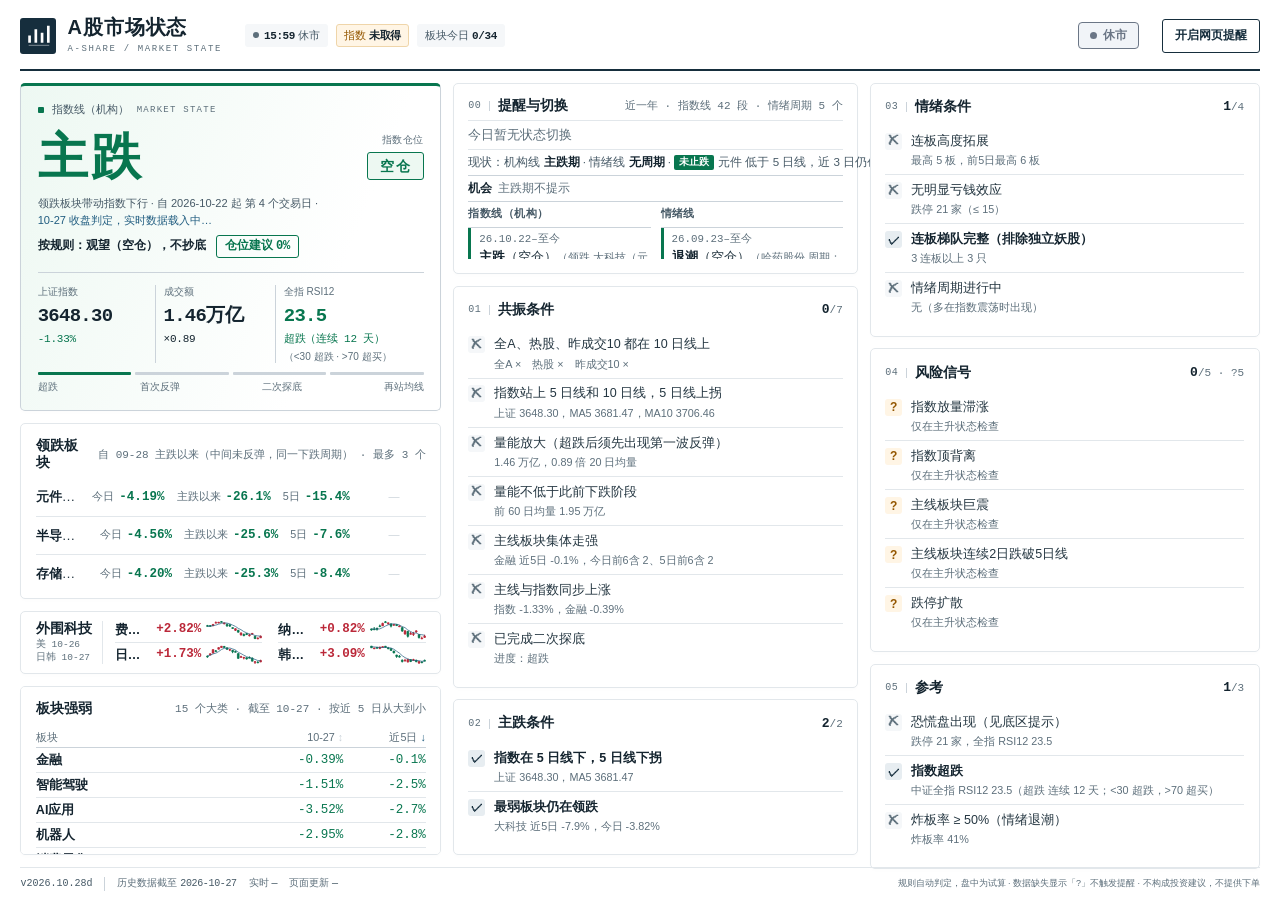
==== index.html @ 576baea3 "v2026.10.28d：页面头部并行预取首屏数据（种子、时间线、外围日K、盘前），不等 JS 模块下载完 Co-Authored-By: Claude Opus 5.5 <noreply@anthr" ====
<!doctype html>
<html lang="zh-CN">
<head>
<meta charset="utf-8">
<meta name="viewport" content="width=device-width,initial-scale=1,viewport-fit=cover">
<meta name="theme-color" content="#ffffff">
<script>/* 天枢内嵌（?embed=tianshu，或被嵌进其他页面）用天枢深色主题；独立打开用白底（2026-10-28 用户定） */
try{if(/[?&]embed=tianshu(&|$)/.test(location.search)||window.self!==window.top){document.documentElement.classList.add('ts');document.querySelector('meta[name=theme-color]').content='#0b0f17'}}catch(e){document.documentElement.classList.add('ts')}</script>
<title>A股市场状态</title>
<script>/* 首屏提速（2026-10-28）：页面一打开就并行下载首屏要用的数据，不等 JS 模块下载完；app.js 的 staticJSON 第一次直接复用 */
try{window.__pre={};for(const n of['market_seed.json','regime_timeline.json','overseas_daily.json','premarket.json']){const p=fetch('./data/'+n,{credentials:'omit',cache:'no-cache'}).then(r=>{if(!r.ok)throw new Error(n+' HTTP '+r.status);return r.json()});p.catch(()=>{});window.__pre[n]=p}}catch(e){}</script>
<meta name="description" content="按设定条件实时判定 A 股处于主升、震荡还是主跌，并在状态切换时网页内提醒。">
<style>
:root{color-scheme:light;--bg:#fff;--panel:#fff;--panel2:#f5f7f9;--line:#e2e7eb;--line2:#cbd3da;--ink:#14242f;--fg:#243641;--fg2:#465966;--muted:#5d6f7b;--navy:#162e3d;--accent:#215d80;--red:#bb2839;--red-d:#fff3f3;--green:#08764f;--green-d:#edf8f2;--amber:#945700;--amber-d:#fff5e5;--violet:#7046b4;--violet-d:#f5f0fc;--steel:#50687b;--steel-d:#f1f5f8;--mono:"Cascadia Mono","SFMono-Regular",Consolas,"Liberation Mono",monospace;--sans:-apple-system,BlinkMacSystemFont,"Segoe UI","Microsoft YaHei UI","Microsoft YaHei",sans-serif;--fs:clamp(12px,1.5vh,15px);--gap:clamp(8px,1.3vh,14px);--pad:clamp(11px,1.6vh,18px)}
*{box-sizing:border-box}html,body{height:100%;margin:0}body{background:var(--bg);color:var(--fg);font:var(--fs)/1.45 var(--sans);-webkit-font-smoothing:antialiased}button{font:inherit;cursor:pointer}button:focus-visible,[tabindex]:focus-visible{outline:2px solid var(--accent);outline-offset:3px}.num,.v,.mini td:not(:first-child),.rd,.cnt{font-variant-numeric:tabular-nums}.num{font-family:var(--mono);letter-spacing:-.035em}
.app{height:100dvh;display:grid;grid-template-rows:auto minmax(0,1fr) auto;padding:clamp(10px,1.65vh,18px) clamp(14px,1.6vw,28px) 9px;gap:var(--gap)}
/* 顶栏：品牌、实时覆盖、提醒控制 */
.top{display:flex;align-items:center;gap:clamp(16px,1.8vw,30px);padding-bottom:clamp(10px,1.4vh,15px);border-bottom:2px solid var(--navy);min-width:0}.brand{display:flex;align-items:center;gap:11px;flex:none}.logo{height:36px;width:36px;display:grid;place-items:center;background:var(--navy);color:#fff;border-radius:3px}.logo svg{height:25px;width:25px}.brand h1{margin:0;color:var(--ink);font-size:20px;font-weight:750;letter-spacing:.045em;line-height:1.2}.brand-sub{display:block;font:9px/1.6 var(--mono);letter-spacing:.18em;color:var(--muted);margin-top:3px}.chips{flex:1;display:flex;gap:5px 8px;flex-wrap:wrap;min-width:0}.chip{font-size:11px;line-height:1.7;white-space:nowrap;color:var(--fg2);padding:1px 7px;background:var(--panel2);border:1px solid transparent;border-radius:3px}.chip b{color:var(--ink);font-weight:650}.chip.warn{color:var(--amber);background:var(--amber-d);border-color:#efd5a9}.chip.err{color:var(--red);background:var(--red-d);border-color:#edc7cb}.live{width:6px;height:6px;display:inline-block;background:var(--accent);border-radius:50%;vertical-align:1px;margin-right:5px;box-shadow:0 0 0 3px #e1edf4}.live.off{background:var(--muted);box-shadow:none}#alert-btn{flex:none;min-height:34px;border:1px solid var(--navy);border-radius:3px;color:var(--navy);background:#fff;padding:6px 12px;font-size:12px;font-weight:650;white-space:nowrap;transition:background .15s,color .15s}#alert-btn:hover,#alert-btn[aria-pressed="true"]{background:var(--navy);color:#fff}
/* 三栏工作区 */
.grid{display:grid;grid-template-columns:minmax(0,1.08fr) minmax(0,1.04fr) minmax(0,1fr);gap:var(--gap);min-height:0}.col{display:flex;flex-direction:column;gap:var(--gap);min-width:0;min-height:0}.card{min-width:0;background:var(--panel);border:1px solid var(--line);border-radius:5px;padding:var(--pad);box-shadow:0 2px 3px #152d3d03}.card h3{margin:0 0 10px;display:flex;align-items:center;gap:8px;color:var(--ink);font-size:1em;font-weight:700;line-height:1.25}.section-no{font:10px/1 var(--mono);color:var(--muted);letter-spacing:.05em;padding-right:8px;border-right:1px solid var(--line2)}.cnt{margin-left:auto;color:var(--muted);font:11px/1.4 var(--mono);font-weight:400;white-space:nowrap}.cnt b{font-size:13px;color:var(--ink);font-weight:650}.condition-card{display:flex;flex-direction:column}.c2>.condition-card:first-child{flex:1}.c3>.condition-card{flex:1}.condition-card .cl{flex:1;display:flex;flex-direction:column;justify-content:space-evenly}.fill{flex:1}.merge,.medium-only{display:none}
/* 阶段主卡 */
.hero{--tone:var(--steel);--tint:var(--steel-d);position:relative;border-color:var(--line2);border-top:3px solid var(--tone);background:linear-gradient(112deg,var(--tint),#fff 72%);padding:clamp(13px,1.8vh,21px)}.hero.up{--tone:var(--red);--tint:var(--red-d)}.hero.down{--tone:var(--green);--tint:var(--green-d)}.hero.emo{--tone:var(--violet);--tint:var(--violet-d)}.hero.flat{--tone:var(--steel);--tint:var(--steel-d)}.hero-heading{display:flex;align-items:center;gap:8px;margin-bottom:12px;font-size:11px;color:var(--fg2)}.hero-heading .eyebrow{font:9px var(--mono);letter-spacing:.14em;color:var(--muted)}.hero-heading .state-dot{width:6px;height:6px;background:var(--tone);border-radius:1px}.hero-top{display:flex;align-items:center;justify-content:space-between;gap:12px}.stage{font-size:clamp(34px,5.6vh,60px);font-weight:800;letter-spacing:.075em;line-height:1.08;color:var(--tone)}.position-block{display:flex;flex-direction:column;align-items:flex-end;gap:4px}.position-label{font-size:10px;color:var(--muted);letter-spacing:.06em}.pos{font-size:14px;font-weight:700;color:var(--tone);background:var(--tint);border:1px solid currentColor;border-radius:3px;padding:3px 12px;letter-spacing:.1em}.sub{font-size:.82em;color:var(--fg2);margin:11px 0 7px;line-height:1.5}.sub span{white-space:nowrap}.act{font-size:.9em;font-weight:650;color:var(--ink)}.kpis{display:grid;grid-template-columns:1.2fr 1.15fr .7fr;gap:8px;margin-top:clamp(12px,1.6vh,18px);padding-top:12px;border-top:1px solid var(--line2)}.kpi{min-width:0;padding-right:6px;border-right:1px solid var(--line2)}.kpi:last-child{border:0;padding:0}.kpi>span{display:block;color:var(--muted);font-size:10px;margin-bottom:5px;white-space:nowrap}.kpi b{display:flex;align-items:baseline;gap:5px;flex-wrap:wrap;font:650 clamp(16px,2.1vh,22px)/1.25 var(--mono);letter-spacing:-.035em;color:var(--ink)}.kpi b small{font:500 11px/1.2 var(--mono);letter-spacing:-.02em;white-space:nowrap}.kpi b.g{color:var(--green)}.steps{display:flex;gap:4px;margin-top:15px}.steps i{flex:1;height:3px;background:var(--line2);border-radius:1px}.steps i.on{background:var(--tone)}.steps-lab{display:flex;justify-content:space-between;font-size:10px;color:var(--muted);margin-top:5px}.tent{font-size:11px;line-height:1.4;margin-top:9px;padding:6px 8px;color:var(--amber);background:var(--amber-d);border-left:2px solid #b77b23;border-radius:2px}
/* 板块与客观数据表 */
.board-card h3{margin-bottom:6px}.bd{display:grid;grid-template-columns:minmax(0,1fr) auto auto;gap:3px 12px;align-items:center;padding:9px 0;border-top:1px solid var(--line)}.bd:first-of-type{border-top:0}.bd:last-child{padding-bottom:0}.bd .nm{font-size:1.05em;font-weight:700;color:var(--ink)}.bd .tag{font-size:10px;color:var(--muted);margin-left:6px}.bd .v{font:600 13px/1.6 var(--mono);text-align:right;white-space:nowrap}.bd .v small{font:10px var(--sans);color:var(--muted);margin-right:5px}.bd.three{grid-template-columns:minmax(0,1fr) auto auto auto}
@media(min-width:861px){.c1 .fill{min-height:0;overflow-y:auto;scrollbar-width:thin}.c1 .fill .mini td{padding:clamp(2px,.32vh,4px) 0 !important}.c1 .fill .mini th{padding:2px 0 3px}}
.mini th .sort{background:none;border:0;padding:0;font:inherit;color:inherit;cursor:pointer;white-space:nowrap}
.mini th .sort:hover{color:var(--ink)}
.mini th .sort .ar{display:inline-block;margin-left:3px;color:var(--accent);font-weight:700}
.mini th .sort.off .ar{color:var(--line2);font-weight:400}
.board-card .stop-line{margin:3px 0 0;padding-top:3px;border-top:1px dashed var(--line);font-size:.72em;color:var(--fg2);line-height:1.3;white-space:nowrap;overflow:hidden;text-overflow:ellipsis}
.board-card .stop-line b{display:inline-block;margin-right:5px;padding:0 4px;border-radius:2px;color:#fff;background:var(--green);font-weight:650;font-size:.95em;line-height:1.35}
.board-card .stop-line.ok b{background:var(--red)}
@media(max-width:1180px) and (min-width:861px){.c2 .ci{padding:4px 0}#status .rng,#status .bf-chip{display:none}}
.stop-tag{display:inline-block;margin-right:4px;padding:0 5px;border-radius:2px;color:#fff;background:var(--green);font-size:.88em;font-weight:650;line-height:1.45;vertical-align:1px}
.stop-tag.ok{background:var(--red)}
.now-tag .stop-read{color:var(--fg2)}
.opp{display:flex;flex-wrap:wrap;align-items:center;gap:2px 6px;padding:1px 0 4px;font-size:.86em;color:var(--fg2);border-bottom:1px solid var(--line2)}
.opp>b{color:var(--ink);font-weight:700}
.opp .o{white-space:nowrap}
.opp .o.up{color:var(--red);font-weight:650}
.opp .o.down{color:var(--green);font-weight:650}
.opp.pm span{white-space:normal}
.opp.pm .o:not(.pm-max){font-weight:400;color:var(--fg2)}
.opp.pm .pm-hit{color:var(--muted)}
@media(max-width:1180px) and (min-width:861px){.opp.pm>span:not(.o):not(.pm-hit){display:none}.opp.pm span{white-space:nowrap}.log-top:has(.opp.pm) .opp.idle{display:none}}
.opp.idle span{color:var(--muted)}
.xp-btn{display:none}
.state-card{flex:0 1 auto;max-height:clamp(96px,19vh,200px);min-height:clamp(58px,10vh,110px);overflow-y:auto;scrollbar-width:thin}
.c1:has(> .state-card)>.fill{flex:1 1 0;min-height:clamp(118px,22vh,300px)}
@media(max-width:1180px) and (min-width:861px){.c1:has(> .state-card){grid-template-rows:auto auto auto minmax(0,1fr) auto}.c1:has(> .state-card)>.fill{grid-column:1/-1 !important;min-height:0}.c1>.state-card{grid-column:1/-1;max-height:clamp(34px,6.5vh,56px);min-height:0;padding-top:5px;padding-bottom:5px}.c1>.state-card h3{display:inline;margin:0 8px 0 0}.c1>.state-card>p{display:inline;margin:0}}
@media(max-width:860px){.xp:not(.open) .more{display:none !important}.xp-btn{display:block;width:100%;margin:6px 0 0;padding:6px 0;border:1px solid var(--line2);border-radius:3px;background:var(--panel2);color:var(--accent);font:600 11px var(--sans);cursor:pointer}}
/* 手机：内容一旦超出一屏就在主区内滚动，页脚任何情况下都不压住内容（不同手机字体宽度不同，不能只靠压间距） */
@media(max-width:860px){main.grid{overflow-y:auto;overscroll-behavior:contain}}
.hero .opp.mob-only{border:0;padding:2px 0 0;font-size:.9em}
@media(max-width:860px){.hero .act:has(+ .opp.mob-only){display:none}}
.c1 .fill .mini td small{font-family:var(--sans);font-size:.82em}
.sec-table tr.sec td:first-child{font-weight:650;color:var(--ink)}
.sec-table tr.br td{padding-top:1px !important;padding-bottom:1px !important;color:var(--fg2);font-size:.92em}
.sec-table tr.br td:first-child{padding-left:10px !important;font-weight:400}
.sec-table .hot-tag{color:var(--muted);background:var(--line);border-radius:2px;padding:0 3px;font-weight:400;font-size:.72em;line-height:1.4;vertical-align:1px}
@media(max-width:860px){.board-card .bd:nth-of-type(n+3){display:none}}
.bd .etf{grid-column:1/-1;font-size:10px;color:var(--fg2);line-height:1.5;overflow-wrap:anywhere}.r{color:var(--red)}.g{color:var(--green)}.muted{color:var(--muted);margin:0}.mini{width:100%;border-collapse:collapse;font-size:11px;line-height:1.35}.mini th{padding:5px 0;color:var(--muted);text-align:right;font-size:10px;font-weight:500;border-bottom:1px solid var(--line2)}.mini td{padding:clamp(4px,.65vh,7px) 0;border-bottom:1px solid var(--line);text-align:right;font-family:var(--mono);white-space:nowrap}.mini tr:last-child td{border-bottom:0}.mini th:first-child,.mini td:first-child{text-align:left;font-family:var(--sans)}.mini td small{font-size:9px}.mini tbody tr:hover{background:var(--panel2)}.note{font-size:10px;color:var(--muted);margin:6px 0 0;line-height:1.5}
/* 条件三态：中性勾叉、琥珀未知 */
.cl{list-style:none;margin:0;padding:0}.ci{display:grid;grid-template-columns:18px minmax(0,1fr);column-gap:8px;row-gap:3px;padding:clamp(7px,1.1vh,12px) 0;border-top:1px solid var(--line)}.ci:first-child{border-top:0}.ic{width:17px;height:17px;display:grid;place-items:center;font:700 12px/1 var(--sans);border-radius:3px;background:var(--panel2);margin-top:1px}.ic.y{color:var(--navy);background:#e7edf1}.ic.n{color:var(--muted);background:var(--panel2)}.ic.u{color:var(--amber);background:var(--amber-d)}.lab{font-size:.93em;line-height:1.4;color:var(--fg)}.ci.y .full{font-weight:600;color:var(--ink)}.short{display:none}.rd{grid-column:2;color:var(--muted);font-size:.8em;line-height:1.5;overflow-wrap:anywhere}.log-card h3{margin-bottom:8px}.log{list-style:none;margin:0;padding:0;font-size:11px}.log li{display:flex;align-items:baseline;gap:8px;padding:5px 0;border-top:1px solid var(--line);line-height:1.45}.log li:first-child{border:0}.log time{color:var(--muted);font-family:var(--mono);flex:none}.log b{color:var(--amber);flex:none}.log .event{min-width:0}.foot{display:flex;align-items:center;gap:12px;font-size:10px;line-height:1.4;color:var(--muted);border-top:1px solid var(--line);padding-top:8px;white-space:nowrap}.foot b{font-weight:500;color:var(--fg2)}.foot .ver{color:var(--fg2);font-family:var(--mono);padding-right:12px;border-right:1px solid var(--line2)}.foot .disc{margin-left:auto;white-space:normal;font-size:9px;text-align:right}#toast{position:fixed;right:18px;bottom:18px;max-width:min(400px,calc(100vw - 28px));background:#fff;color:var(--ink);border:1px solid var(--line2);border-top:3px solid var(--accent);border-radius:5px;padding:16px;box-shadow:0 12px 40px #162e3d26;z-index:10}#toast p{color:var(--fg2);margin:8px 0 12px;line-height:1.7;overflow-wrap:anywhere}#toast button{border:1px solid var(--navy);border-radius:3px;padding:5px 12px;color:#fff;background:var(--navy)}.loading-card{min-height:210px}.loading-bars{display:flex;gap:5px;margin-top:20px}.loading-bars i{height:4px;flex:1;background:var(--line);border-radius:2px}.loading-bars i:first-child{background:var(--steel)}
@media(min-width:1181px) and (max-height:760px){:root{--pad:10px;--gap:8px}.app{padding-top:10px}.top{padding-bottom:8px}.brand-sub{display:none}.hero{padding:12px}.hero-heading{margin-bottom:8px}.sub{margin:7px 0 5px}.kpis{margin-top:10px;padding-top:9px}.steps{margin-top:10px}.bd{padding:7px 0}.card h3{margin-bottom:7px}.ci{padding:6px 0;row-gap:1px}.mini td{padding:3px 0}.log li{padding:3px 0}.foot{font-size:9px;gap:9px;padding-top:5px}}
/* 中屏两栏；条件分组网格避免整列叠得过高 */
@media(max-width:1180px) and (min-width:861px){:root{--fs:12px;--pad:10px;--gap:8px}.app{padding:10px 14px 7px}.brand-sub{display:none}.brand h1{font-size:18px}.logo{height:30px;width:30px}.top{gap:12px;padding-bottom:9px}.chips{gap:3px}.chip{font-size:10px;padding:0 5px}.grid{grid-template-columns:minmax(0,.93fr) minmax(0,1.15fr)}.c3,.wide-only{display:none !important}.medium-only{display:block}.c2{display:grid;grid-template-columns:repeat(2,minmax(0,1fr));grid-template-rows:auto auto 1fr;align-content:start}.c2>.condition-card:first-child{grid-column:1/-1}.c2 .merge{display:contents}.condition-card h3{font-size:12px;gap:5px;margin-bottom:5px}.section-no{font-size:9px;padding-right:5px}.cnt{font-size:10px}.ci{grid-template-columns:14px minmax(0,1fr);column-gap:5px;row-gap:1px;padding:5px 0}.ic{height:14px;width:14px;font-size:10px}.lab{font-size:11px}.rd{font-size:10px;line-height:1.35}.hero{padding:12px}.hero-heading{margin-bottom:8px}.stage{font-size:40px}.sub{margin:7px 0 5px}.kpis{margin-top:10px;padding-top:9px}.kpi b{font-size:17px}.steps{margin-top:10px}.mini td{padding:3px 0}.log li{padding:3px 0}.foot{font-size:9px;gap:8px}.foot .disc{max-width:260px;font-size:8px}}
/* 手机保留所有条件，点按标签查看读数 */
@media(max-width:860px){:root{--fs:12px;--pad:10px;--gap:7px}.app{padding:11px 12px calc(8px + env(safe-area-inset-bottom));gap:7px}.top{gap:6px;justify-content:space-between;padding-bottom:10px;border-bottom-width:1px}.brand{gap:8px}.logo{width:29px;height:29px}.logo svg{width:21px;height:21px}.brand h1{font-size:16px;letter-spacing:0}.brand-sub,.top .chips{display:none}#alert-btn{min-height:30px;font-size:10px;padding:5px 8px}.grid{display:flex;flex-direction:column;gap:7px}.col{display:contents}.desk-only,.medium-only,.wide-only{display:none !important}.hero{padding:12px;border-top-width:3px}.hero-heading{font-size:10px;margin-bottom:8px}.hero-heading .eyebrow{font-size:8px}.stage{font-size:36px;letter-spacing:.09em}.position-label{font-size:9px}.pos{font-size:12px;padding:2px 10px}.sub{font-size:10px;margin:8px 0 5px;line-height:1.5}.act{font-size:11px;line-height:1.45}.kpis{margin-top:10px;padding-top:9px;gap:7px}.kpi>span{font-size:9px;margin-bottom:4px}.kpi b{font-size:17px;gap:2px 5px}.kpi b small{font-size:10px}.steps{margin-top:10px}.steps-lab{font-size:9px;margin-top:4px}.tent{font-size:10px;padding:5px 6px;margin-top:7px}.card h3{font-size:12px;gap:7px;margin-bottom:7px}.section-no{font-size:9px}.cnt{font-size:10px}.cnt b{font-size:11px}.bd{gap:3px 7px;padding:7px 0}.bd .nm{font-size:13px}.bd .tag{font-size:9px;margin-left:4px}.bd .v{font-size:11px}.bd .v small{font-size:9px;margin-right:3px}.bd .etf{font-size:9px}.conds{padding:7px 9px}.mgroup{display:flex;flex-wrap:wrap;align-items:center;gap:4px;padding:6px 0;border-top:1px solid var(--line)}.mgroup:first-child{border:0}.mgroup>.gt{font-size:11px;font-weight:650;color:var(--ink);margin-right:2px}.mgroup>.gt .cnt{font-size:9px;margin-left:4px}.mgroup>.gt .cnt b{font-size:10px}.mgroup .ci{display:inline-flex;gap:3px;align-items:center;padding:3px 5px;border:1px solid var(--line);border-radius:3px;background:var(--panel2);cursor:pointer;min-height:22px}.mgroup .ci.y{background:#edf2f5;border-color:#bbcbd5}.mgroup .ci.u{background:var(--amber-d);border-color:#e4c99e}.mgroup .ic{height:12px;width:10px;font-size:10px;margin:0;background:transparent}.mgroup .lab{font-size:10px;line-height:1.2}.mgroup .full,.mgroup .rd{display:none}.mgroup .short{display:inline}.mob-extra{display:block !important;padding:10px}.mob-extra .mini{display:none}.fam-line p{margin:4px 0;font-size:11px;line-height:1.6}.fam-line b{display:inline-block;width:1.6em;color:var(--ink)}.foot{flex-wrap:wrap;gap:3px 9px;padding-top:6px;font-size:9px;white-space:normal;line-height:1.5}.foot .ver{padding-right:8px}.foot .disc{display:none}#toast{bottom:12px;right:12px;padding:13px;font-size:13px}}
@media(min-width:861px){.mob-only{display:none !important}}
@media(max-width:860px) and (max-height:760px){.conds.card{padding-top:4px;padding-bottom:4px}.conds .mgroup{padding:3px 0;gap:3px}.conds .mgroup .ci{min-height:18px;padding:0 5px}.app{padding-top:8px;gap:6px}.top{padding-bottom:8px}.grid{gap:6px}.hero{padding:10px}.hero-heading{margin-bottom:6px}.stage{font-size:31px}.sub{margin:6px 0 4px}.kpis{margin-top:8px;padding-top:8px}.kpi b{font-size:16px}.steps{margin-top:8px}.mob-extra{display:none !important}.mgroup{padding:5px 0;gap:3px}.mgroup .ci{padding:2px 5px;min-height:20px}.conds{padding:6px 8px}.board-card{padding:9px 10px}.bd{padding:6px 0}}

/* 高密度视窗按内容压缩间距，不截去条件或读数。 */
@media(min-width:861px){.condition-card .ci{padding:clamp(4px,.65vh,8px) 0;row-gap:2px}}
@media(min-width:1181px) and (max-height:760px){
  .condition-card .ci{padding:3px 0;row-gap:1px}.card h3{margin-bottom:6px}
  .hero{padding:10px}.hero-heading{margin-bottom:5px;font-size:10px}.stage{font-size:34px}.sub{font-size:10px;margin:6px 0 4px}.act{font-size:11px}
  .kpis{padding-top:7px;margin-top:8px}.kpi>span{margin-bottom:3px}.kpi b{font-size:17px}.steps{margin-top:8px}.steps-lab{margin-top:3px;font-size:9px}
  .bd{padding:5px 0}.board-card{padding:9px 10px}.mini{font-size:10px}.mini td{padding:2px 0}.mini th{padding:3px 0}
  .log li{padding:2px 0}.log{font-size:10px}
}
@media(max-width:1180px) and (min-width:861px){
  .c1{display:grid;grid-template-columns:repeat(2,minmax(0,1fr));grid-template-rows:auto auto 1fr;align-content:start}
  .c1>.hero,.c1>.board-card{grid-column:1/-1}.c1>.medium-only>.card{height:100%}
  .c1 .fill h3{flex-wrap:wrap;gap:3px}.c1 .fill .cnt{font-size:9px;white-space:normal;margin-left:0;width:100%}
  .c1 .fill .mini{font-size:9px}.c1 .fill .mini th{font-size:9px;padding:3px 0}.c1 .fill .mini td{padding:3px 0}.c1 .fill .mini td:first-child{white-space:normal}.c1 .fill .mini td small{font-size:8px}
  .c1 .log-card{padding:9px 8px}.c1 .log-card h3{flex-wrap:wrap;gap:3px}.c1 .log-card h3 .cnt{margin:0;width:100%;font-size:9px}.c1 .log{font-size:10px}.c1 .log li{display:block;padding:5px 0}.c1 .log time{display:block;font-size:9px}.c1 .log .event{display:block}
  .condition-card .ci{padding:3px 0;row-gap:1px}.condition-card h3{margin-bottom:4px}.rd{font-size:9px;line-height:1.4}.lab{font-size:10.5px}
  .hero{padding:10px}.hero-heading{margin-bottom:5px;font-size:10px}.stage{font-size:34px}.sub{font-size:10px;margin:6px 0 4px}.act{font-size:11px}.kpis{padding-top:7px;margin-top:8px}.kpi>span{margin-bottom:3px}.steps{margin-top:8px}.steps-lab{margin-top:3px;font-size:9px}.bd{padding:5px 0}.board-card{padding:9px 10px}
}


@media(min-width:1181px) and (max-height:760px){
 .condition-card .ci{padding:2px 0}.condition-card .ic{width:14px;height:14px;margin-top:0;font-size:10px}.condition-card .lab{font-size:11.5px;line-height:1.3}.condition-card .rd{font-size:10px;line-height:1.3}
}
@media(max-width:1180px) and (min-width:861px) and (max-height:720px){
 .c2 .condition-card{padding:6px 8px}.c2 .condition-card .ci{padding:2px 0}.c2 .condition-card .ic{width:12px;height:12px;margin-top:0;font-size:10px}.c2 .condition-card .rd{line-height:1.25}.c2 .condition-card h3{margin-bottom:3px}
}


@media(min-width:1181px) and (max-height:760px){.mini td{padding:1.5px 0}}
@media(max-width:1180px) and (min-width:861px){.c1 .fill{padding:8px}.c1 .fill h3{margin-bottom:4px;line-height:1.2}.c1 .fill .mini td{padding:2px 0}.c1 .fill .mini th{padding:2px 0}}
@media(max-width:1180px) and (min-width:861px) and (max-height:720px){.c2{gap:6px}.c2 .condition-card{padding:5px 8px}.c2 .condition-card .ci{padding:1.5px 0}}


@media(max-width:1180px) and (min-width:861px){.c1 .log li{padding:4px 0;line-height:1.35}.c1 .log time{display:inline;margin-right:5px}.c1 .log .event{display:inline}}
@media(max-width:1180px) and (min-width:861px) and (max-height:720px){.c1 .fill .mini td{padding:1px 0}.c1 .fill h3{margin-bottom:3px}.c1 .log-card{padding:8px}.c1 .log li{padding:3px 0}}
/* 短屏出现试算或提醒条时，为提示留出空间，所有条件仍保留。 */
@media(max-width:860px) and (max-height:760px){
 .grid:has(.tent) .hero{padding:8px}.grid:has(.tent) .hero-heading{font-size:9px;line-height:1.2;margin-bottom:4px}.grid:has(.tent) .stage{font-size:28px}.grid:has(.tent) .sub{font-size:9px;margin:4px 0 3px}.grid:has(.tent) .act{font-size:10px}
 .grid:has(.tent) .kpis{margin-top:6px;padding-top:6px}.grid:has(.tent) .steps{margin-top:6px}.grid:has(.tent) .tent{font-size:9px;line-height:1.3;padding:3px 5px;margin-top:5px}
 .grid:has(.tent) .board-card{padding:8px 10px}.grid:has(.tent) .bd{padding:4px 0}.grid:has(.tent) .mgroup{padding:3px 0}.grid:has(.tent) .conds{padding:5px 8px}
}
@media(max-width:1180px) and (min-width:861px) and (max-height:720px){
 .c1:has(.tent) .hero{padding:8px}.c1:has(.tent) .hero-heading{font-size:9px;line-height:1.2;margin-bottom:3px}.c1:has(.tent) .stage{font-size:30px}.c1:has(.tent) .sub{margin:4px 0 3px}.c1:has(.tent) .kpis{padding-top:5px;margin-top:6px}.c1:has(.tent) .steps{margin-top:6px}
 .c1:has(.tent) .tent{font-size:10px;line-height:1.3;padding:4px 6px;margin-top:6px}.c1:has(.tent) .board-card{padding:8px 10px}.c1:has(.tent) .bd{padding:3px 0}.c1:has(.tent) .log li{padding:2px 0}
}

@media(prefers-reduced-motion:reduce){*{animation:none !important;transition:none !important}}
/* 行情连接标识 / RSI 注释（v2026.10.15l） */
.conn{display:inline-flex;align-items:center;gap:.45em;flex:none;font-weight:700;font-size:12px;line-height:1.2;padding:5px 11px;border-radius:4px;border:1.5px solid currentColor;white-space:nowrap}
.conn i{width:7px;height:7px;border-radius:50%;background:currentColor;flex:none}
.conn.ok{color:#0e9f5b;background:#e8f6ee}.conn.ok i{animation:connPulse 1.6s ease-in-out infinite}
.conn.lag{color:#c47a00;background:#fff4e0}
.conn.bad{color:#e0262f;background:#fdecec}
.conn.off{color:#6b7686;background:#f1f4f8}
@keyframes connPulse{0%,100%{opacity:1}50%{opacity:.25}}
@media (prefers-reduced-motion:reduce){.conn.ok i{animation:none}}
.kpis{grid-template-columns:1.05fr 1fr 1.25fr !important}
.kpi-note{display:block;color:var(--muted);font:500 10px/1.3 var(--sans);margin-top:3px;white-space:nowrap !important;overflow:hidden;text-overflow:ellipsis}
@media (max-width:860px){.conn{font-size:10px;padding:4px 7px}.kpi-note{font-size:9px}}
/* 提醒与切换：字号与条件卡一致（v2026.10.15m） */
.log-card .log{font-size:.93em}
.log-card .log li{padding:.45em 0}
@media (max-width:1180px) and (min-width:861px){.log-card .log{font-size:11px;display:grid;grid-template-columns:1fr 1fr;column-gap:14px}.log-card .log li{padding:3px 0;border-top:0}.c2>.log-card,.c2>.condition-card[data-group="res"]{grid-column:1/-1}.c2>.condition-card[data-group="res"] .cl{display:grid;grid-template-columns:1fr 1fr;column-gap:14px}.c2>.condition-card[data-group="res"] .ci:nth-child(2){border-top:0}}
/* 统一字号（v2026.10.15o）：主文字 = 条件名称大小，次文字 = 条件读数大小；只作用于 PC 和中屏 */
@media (min-width:861px){
  .lab,.log-card .log li,.bd .nm,.bd .v,.mini td{font-size:calc(var(--fs)*.93) !important;line-height:1.45}
  .rd,.bd .tag,.bd .v small,.bd .etf,.mini th,.mini td small,.log-card .log time{font-size:calc(var(--fs)*.8) !important}
  .log-card .log li{align-items:baseline}
  .bd .nm{font-weight:700}
}
/* 手机端行情标识靠右，紧贴提醒按钮（v2026.10.15p） */
@media (max-width:860px){.top .conn{margin-left:auto}}
/* 弹出框（v2026.10.15r）：PC 保持原样式（右下角 +「知道了」）；仅手机端底部居中、统一尺寸、右上角 × */
#toast .toast-x{display:none}
#toast[hidden]{display:none !important}
@media (max-width:860px){
  #toast{position:fixed !important;left:50% !important;right:auto !important;top:auto !important;bottom:calc(12px + env(safe-area-inset-bottom)) !important;transform:translateX(-50%) !important;
    width:calc(100vw - 24px) !important;height:96px !important;max-width:none !important;box-sizing:border-box;margin:0 !important;
    padding:14px 44px 12px 16px !important;background:#fff;border:1px solid var(--line2);border-top:3px solid var(--navy);border-radius:6px;box-shadow:0 10px 30px rgba(20,36,47,.18);z-index:20;overflow:hidden}
  #toast strong{display:block;font-size:14px;font-weight:700;color:var(--ink);white-space:nowrap;overflow:hidden;text-overflow:ellipsis}
  #toast p{margin:6px 0 0 !important;font-size:13px;line-height:1.5;color:var(--fg2);display:-webkit-box;-webkit-line-clamp:2;-webkit-box-orient:vertical;overflow:hidden}
  #toast .toast-x{display:block;position:absolute;top:6px;right:8px;width:30px;height:30px;padding:0;border:0;background:transparent;color:var(--muted);font:400 22px/30px var(--sans);text-align:center;cursor:pointer;min-height:0}
  #toast .toast-ok{display:none}
}
/* 近一年状态时间线（卡内滚动，保持一屏） */
.log-card{display:flex;flex-direction:column;min-height:0}
.log-card .log.tl{flex:1 1 auto;min-height:0;max-height:clamp(90px,20vh,250px);overflow-y:auto;margin-top:4px;border-top:1px solid var(--line2);scrollbar-width:thin}
.log-card .log.tl li{padding:.32em 0 .32em 8px;border-left:3px solid var(--line2);border-top:1px solid var(--line)}
.log-card .log.tl li:first-child{border-top:0}
.log-card .log.tl li.up{border-left-color:var(--red,#c0392b)}.log-card .log.tl li.down{border-left-color:var(--green,#1e8449)}.log-card .log.tl li.emo{border-left-color:var(--violet)}
.log-card .log.tl time{min-width:8.6em}.log-card .log.tl .st{color:var(--ink);font-weight:600}.log-card .log.tl li.flat .st{color:var(--muted);font-weight:500}
.log-card .log.tl small{color:var(--muted);font-size:.86em}
@media (max-width:1180px) and (min-width:861px){.c2>.log-card{min-height:auto}.log-card .log.idle{display:none}.log-card h3{margin-bottom:3px}.log-card .log.tl{max-height:clamp(40px,6.4vh,120px);row-gap:0;margin-top:0}.log-card .log.tl li{padding:2px 0 2px 6px;border-top:0}}
/* 情绪线（第二条线）与两栏时间线 */
.emo-line{margin-top:clamp(5px,.8vh,10px);padding:3px 8px;border-left:3px solid var(--line2);background:var(--panel2);border-radius:2px;font-size:.84em;line-height:1.35;display:flex;flex-wrap:wrap;align-items:baseline;gap:2px 8px}
.emo-line.on{border-left-color:var(--violet);background:var(--violet-d)}
.emo-line .emo-tag{font-size:.82em;color:var(--muted);letter-spacing:.06em}
.emo-line b{color:var(--ink);font-weight:700}.emo-line.on b{color:var(--violet)}
.emo-line .emo-pos{font-size:.86em;font-weight:650;color:var(--fg2);border:1px solid var(--line2);border-radius:2px;padding:0 5px;background:#fff}
.emo-line .emo-res{font-size:.82em;color:var(--red);font-weight:650}
.emo-line small{color:var(--fg2);font-size:.9em}
.emo-line .emo-note{flex-basis:100%;margin:1px 0 0;font-size:.74em;white-space:nowrap;overflow:hidden;text-overflow:ellipsis;color:var(--muted);line-height:1.4}
.tl2{display:grid;grid-template-columns:1fr 1fr;gap:10px;margin-top:4px;min-height:0;height:clamp(84px,16.5vh,220px)}
.log-card:has(.log.hot) .tl2{height:clamp(60px,12vh,180px)}
.tl2 .tlcol{min-width:0;min-height:0;display:flex;flex-direction:column}
.tl2 .log.tl{flex:1 1 auto;max-height:none !important;min-height:0}
.tl2 h4{margin:0 0 2px;font-size:.8em;font-weight:650;color:var(--fg2);letter-spacing:.04em}
.tl2 .log.tl{display:block !important}
.tl2 .log.tl time{min-width:0;display:block;font-size:.88em}
.tl2 .log.tl li{display:block}
.log-top{display:flex;flex-direction:column;gap:3px;min-width:0}.log-top .log{min-width:0}
.log.hot{display:grid;grid-template-columns:1fr 1fr;gap:6px}
.log.hot li{min-width:0;white-space:nowrap}.log.hot li .event{overflow:hidden;text-overflow:ellipsis;min-width:0}
.cnt.now-h{display:none}
/* 提醒与切换：标题 / 今日切换 / 现状 / 时间线 之间的分割线 */
.log-card h3{padding-bottom:5px;margin-bottom:0 !important;border-bottom:1px solid var(--line)}
.log-top{padding:4px 0 0}
.log-top .log{padding-bottom:4px;border-bottom:1px solid var(--line)}
.log-top .log.hot{padding-bottom:5px}
.log-top .now-tag{padding:1px 0 4px;border-bottom:1px solid var(--line2)}
.log-card .tl2{margin-top:4px}
.log-card .log li.muted{padding:1px 0 !important}
@media(max-width:1180px) and (min-width:861px){.log-card .log-top:has(.log.idle) .log{display:none}.log-card h3{padding-bottom:3px}.log-card .tl2{margin-top:3px}.tl2{height:clamp(33px,5.2vh,100px) !important}}
.log.hot li{display:flex;align-items:baseline;gap:8px;padding:5px 8px !important;margin-bottom:0;border:0 !important;border-left:4px solid var(--amber) !important;background:var(--amber-d);border-radius:3px;font-size:1.02em}
.log.hot li .lv{flex:none;color:#fff !important;background:var(--amber);border-radius:2px;padding:0 6px;font-weight:700}
.log.hot li .event{font-weight:700;color:var(--ink)}
.log.hot li.lv-ok{border-left-color:var(--red) !important;background:var(--red-d)}.log.hot li.lv-ok .lv{background:var(--red)}
.log.hot li.fresh{animation:hotpulse 1.6s ease-in-out 6}
@keyframes hotpulse{0%,100%{box-shadow:0 0 0 0 #94570000}50%{box-shadow:0 0 0 3px #94570040}}
.now-tag{flex:none;font-size:.86em;color:var(--fg2);white-space:nowrap}.now-tag b{color:var(--ink);font-weight:700}
@media(max-width:1180px) and (min-width:861px){.log-card h3 .cnt{display:none}.log-card h3 .cnt.now-h{display:inline}.log-top .now-tag{display:none}.log-card:has(.log.hot) .tl2{display:none}.log.hot li{padding:2px 6px !important;font-size:11px}.log-card:has(.log.hot) h3{margin-bottom:3px}.log-card:has(.log.hot){padding-top:6px;padding-bottom:6px}}
@media(min-width:861px) and (max-height:1000px){.c1 .fill .mini tr.mid{display:none}}
@media(max-width:1180px) and (min-width:861px){.tl2{height:clamp(38px,6.3vh,100px);margin-top:0}.tl2 h4{display:none}}
@media(max-width:860px){.emo-line{font-size:.8em}.emo-line .emo-note{font-size:.72em}}
.hero .steps{margin-top:clamp(6px,1vh,12px)}
/* 迷你 K 线（板块卡、外围科技）：红涨绿跌，细线为 5 日均线，盘中一根为虚线空心 */
.kspark{display:block;flex:none;overflow:visible}
.kspark line{stroke-width:1;vector-effect:non-scaling-stroke}
.kspark rect{stroke-width:.7;vector-effect:non-scaling-stroke}
.kspark .ku line,.kspark .ku rect{stroke:var(--red);fill:var(--red)}
.kspark .kd line,.kspark .kd rect{stroke:var(--green);fill:var(--green)}
.kspark .live rect{fill:#fff;stroke-dasharray:2 1}
.kspark .ma{fill:none;stroke:var(--accent);stroke-width:1;opacity:.7;vector-effect:non-scaling-stroke}
.kspark.empty{display:inline-block;text-align:center;color:var(--line2);font-size:11px}
.bd{grid-template-columns:minmax(0,1fr) auto auto auto}
.bd.three{grid-template-columns:minmax(0,1fr) auto auto auto auto}
.bd>div:first-child{min-width:0;white-space:nowrap;overflow:hidden;text-overflow:ellipsis}
.os-card{display:grid;grid-template-columns:auto minmax(0,1fr);column-gap:12px;align-items:center;padding-top:6px;padding-bottom:6px}
.os-card h3{flex-direction:column;align-items:flex-start;gap:2px;margin:0;padding-right:10px;border-right:1px solid var(--line);white-space:nowrap}
.os-card h3 .cnt{margin-left:0;font-size:9.5px;line-height:1.3}
.os-grid{display:grid;grid-template-columns:repeat(2,minmax(0,1fr));column-gap:16px}
.os{display:flex;align-items:center;gap:5px;min-width:0;padding:2px 0;border-top:1px solid var(--line)}
.os-grid .os:nth-child(-n+2){border-top:0}
.os .nm{flex:1 1 auto;min-width:0;white-space:nowrap;overflow:hidden;text-overflow:ellipsis;font-weight:650;color:var(--ink)}
.os .nm sup{color:var(--muted);font-weight:400}
.os .pc{flex:none;font:600 12px/1.4 var(--mono);text-align:right}
@media(min-width:861px){.os .nm,.os .pc{font-size:calc(var(--fs)*.93) !important}}
@media(min-width:1181px) and (max-height:760px){.os-card{padding:4px 10px}.os{padding:1px 0}}
@media(max-width:1180px) and (min-width:861px){.c1>.os-card{grid-column:1/-1;padding:5px 10px}.c1{grid-template-rows:auto auto auto 1fr}.os-grid{grid-template-columns:repeat(4,minmax(0,1fr));column-gap:12px}.os-grid .os:nth-child(-n+4){border-top:0}.os{padding:1px 0}}
@media(max-width:860px){.bd .kspark{display:none}.bd{grid-template-columns:minmax(0,1fr) auto auto}.bd.three{grid-template-columns:minmax(0,1fr) auto auto auto}.os-card{padding:5px 10px;column-gap:8px}.os-card h3{padding-right:7px}.os{padding:2px 0;gap:4px}.os .kspark{width:52px}}
.mid-only,.idle-note,.gate-note{display:none}
@media(max-width:1180px) and (min-width:861px){.c1>.fill{grid-column:1/-1}.board-card .mid-hide{display:none}.board-card .mid-only{display:inline}.bd .v small,.bd .tag{display:none}.bd,.bd.three{column-gap:9px}.os{display:grid;grid-template-columns:minmax(0,1fr);row-gap:0;padding:0}.os .nm{font-size:11px !important}.os .pc{text-align:left}.os .kspark{width:100%;height:16px}.condition-card.idle .rd{display:none}.condition-card.idle .idle-note{display:inline;font-size:9px;font-weight:400;color:var(--muted)}.condition-card .ci.gate{display:none}.condition-card .gate-note{display:inline;margin-left:6px;font-size:10px;font-weight:400;color:var(--muted);white-space:nowrap}}
.board-card .bd:has(+ .os-inline){padding-bottom:0}
.os-inline{display:grid;grid-template-columns:auto repeat(4,minmax(0,1fr));column-gap:6px;align-items:center;margin-top:5px;padding-top:5px;border-top:1px dashed var(--line2)}
.os-inline .os-lab{font-size:9.5px;line-height:1.25;color:var(--muted);font-weight:600;padding-right:5px;border-right:1px solid var(--line)}
.osm{display:grid;grid-template-columns:auto 1fr;column-gap:3px;align-items:center;min-width:0}
.osm .nm{grid-column:1/-1;font-size:10px;line-height:1.3;font-weight:650;color:var(--ink);white-space:nowrap;overflow:hidden;text-overflow:ellipsis}
.osm .nm sup{color:var(--muted);font-weight:400}
.osm .pc{font:600 10px/1.3 var(--mono)}
@media(max-width:860px){.board-card{padding-top:7px;padding-bottom:5px}.board-card h3{margin-bottom:2px}.board-card .bd{padding:4px 0}.os-inline{margin-top:2px;padding-top:4px}}

/* 手机完整展示（2026-10-19 用户要求：手机端长度可以超过一屏，宽度不可以；展示全部内容）。放在样式最后，覆盖前面的一屏压缩规则 */
@media(max-width:860px){
  html,body{height:auto !important;overflow-x:clip !important;overflow-y:visible !important}
  .app{height:auto;min-height:100dvh;grid-template-rows:auto auto auto}
  main.grid{overflow:visible !important}
  .grid .card{flex:none}
  /* 桌面卡片全部显示，手机专用的压缩版（条件小标签、强弱两行、外围嵌入行、首卡机会行）隐藏，避免重复 */
  .condition-card.desk-only,.log-card.desk-only,.fill.desk-only{display:flex !important;flex-direction:column}
  .fill.desk-only{display:block !important;padding:10px !important}
  .os-card.desk-only{display:grid !important}
  .state-card.desk-only{display:block !important}
  .mob-only{display:none !important}
  .hero .act{display:block !important}
  .mob-extra .mini{display:table !important}
  .board-card .bd:nth-of-type(n+3){display:grid !important}
  /* 去掉一屏时代的固定高度与内部滚动 */
  .fill,.condition-card,.log-card,.state-card{min-height:0 !important;max-height:none !important;overflow:visible !important;height:auto !important}
  .tl2{display:grid !important;grid-template-columns:minmax(0,1fr) !important;height:auto !important;gap:8px}
  .log.tl{max-height:none !important;overflow:visible !important}
  .log-top,.log-top .log,.log-top .now-tag{display:flex !important}
  .log-top .log{display:block !important}
  .log-top .now-tag{white-space:normal;flex-wrap:wrap}
  .log-card h3 .cnt.now-h{display:none !important}
  .cl{display:flex !important;flex-direction:column !important}
  .condition-card .rd{display:block !important}
  .condition-card.idle .idle-note{display:none}
  /* 宽内容一律收进屏宽 */
  .card,.cl li,.log li,.bd,.os{min-width:0;max-width:100%}
  .log li .event,.cl .lab,.cl .rd{white-space:normal !important;overflow-wrap:anywhere}
  .mini{width:100%;table-layout:auto}
  .mini td,.mini th{white-space:nowrap}
  .mini td:first-child{white-space:normal;overflow-wrap:anywhere}
  .bd .kspark{display:block !important;width:44px;height:16px}
  .bd{grid-template-columns:minmax(0,1fr) auto auto !important}
  .bd.three{grid-template-columns:minmax(0,1fr) auto auto auto !important}
  .os-card{grid-template-columns:minmax(0,1fr) !important;row-gap:4px}
}

/* ── 天枢主题（2026-10-27 D53；10-28 起只在天枢内嵌时生效，html.ts）：配色与动画与天枢一致，红涨绿跌不变；只覆盖颜色，不动布局。独立打开为白底 ── */
html.ts{color-scheme:dark;--bg:#0b0f17;--panel:#141c2b;--panel2:#111827;--line:#243046;--line2:#2f3d57;--ink:#e6ebf5;--fg:#cfd7e6;--fg2:#a6b1c6;--muted:#8a96ad;--navy:#4f8cff;--accent:#38bdf8;--red:#f05261;--red-d:#2b161c;--green:#2fbf71;--green-d:#10261b;--amber:#f59e0b;--amber-d:#2a1f0c;--violet:#a78bfa;--violet-d:#1f1a35;--steel:#8aa0bd;--steel-d:#162133}
html.ts body{background:radial-gradient(1200px 600px at 50% -10%,#14203a 0%,var(--bg) 60%) fixed,var(--bg)}
html.ts .card{border-radius:10px;box-shadow:none}
html.ts .hero{background:linear-gradient(112deg,var(--tint),var(--panel) 72%);box-shadow:0 0 0 1px color-mix(in srgb,var(--tone) 10%,transparent),0 0 32px color-mix(in srgb,var(--tone) 12%,transparent)}
html.ts .top{border-bottom-color:var(--line2)}
html.ts .logo{background:linear-gradient(135deg,#4f8cff,#38bdf8);color:#fff;border-radius:8px}
html.ts .chip.warn{border-color:color-mix(in srgb,var(--amber) 40%,transparent)}html.ts .chip.err{border-color:color-mix(in srgb,var(--red) 40%,transparent)}
html.ts .live{box-shadow:0 0 0 3px color-mix(in srgb,var(--accent) 22%,transparent)}
html.ts #alert-btn{background:transparent;border-radius:8px}html.ts #alert-btn:hover,html.ts #alert-btn[aria-pressed="true"]{color:#fff}
html.ts .ic.y{color:var(--accent);background:color-mix(in srgb,var(--accent) 14%,var(--panel))}
html.ts .mgroup .ci.y{background:color-mix(in srgb,var(--accent) 12%,var(--panel));border-color:color-mix(in srgb,var(--accent) 40%,transparent)}
html.ts .mgroup .ci.u{border-color:color-mix(in srgb,var(--amber) 40%,transparent)}
html.ts .conn{border-radius:8px}
html.ts .conn.ok{color:#22c55e;background:#0f2a1c}html.ts .conn.lag{color:#f59e0b;background:#2a1f0c}html.ts .conn.bad{color:#ef4444;background:#2b1418}html.ts .conn.off{color:var(--muted);background:var(--panel2)}
html.ts #toast{background:var(--panel) !important;color:var(--ink);box-shadow:0 12px 40px #00000080 !important}
html.ts #toast button{background:var(--navy);border-color:var(--navy)}
html.ts .emo-line .emo-pos{background:var(--panel)}
html.ts .kspark .live rect{fill:var(--panel)}
html.ts .tent{border-left-color:var(--amber)}
@keyframes hotpulse{0%,100%{box-shadow:0 0 0 0 #f59e0b00}50%{box-shadow:0 0 0 3px #f59e0b55}}
/* 动画：与天枢相同的卡片入场（上移 + 提亮）、状态点呼吸；入场只在首次出数时播一次，轮询重绘不重播 */
@keyframes ts-card-in{from{transform:translateY(12px);filter:brightness(1.5);opacity:0}}
@keyframes ts-breathe{50%{box-shadow:0 0 0 3px color-mix(in srgb,var(--tone) 0%,transparent),0 0 10px 1px color-mix(in srgb,var(--tone) 70%,transparent)}}
@keyframes ts-hero-glow{50%{box-shadow:0 0 0 3px color-mix(in srgb,var(--tone) 14%,transparent),0 0 46px color-mix(in srgb,var(--tone) 26%,transparent)}}
html.ts body.ts-enter .card{animation:ts-card-in .5s ease both}
html.ts body.ts-enter .card:nth-child(2){animation-delay:.06s}html.ts body.ts-enter .card:nth-child(3){animation-delay:.12s}html.ts body.ts-enter .card:nth-child(4){animation-delay:.18s}html.ts body.ts-enter .card:nth-child(n+5){animation-delay:.24s}
html.ts body.ts-enter .c2 .card{animation-delay:.1s}html.ts body.ts-enter .c3 .card{animation-delay:.2s}
html.ts .hero .state-dot{border-radius:50%;animation:ts-breathe 2.4s ease-in-out infinite}
html.ts body:not(.ts-enter) .hero{animation:ts-hero-glow 3.2s ease-in-out infinite}
/* 亮色实底小标签（止跌 / 未止跌、提醒级别）在深色下用深色字，保证可读 */
html.ts .stop-tag,html.ts .board-card .stop-line b{color:#0b0f17;font-weight:700}html.ts .log.hot li .lv{color:#0b0f17 !important}
html.ts .kspark.empty,html.ts .mini th .sort.off .ar{color:#56678a}
/* 手机：卡片标题不被右侧长说明挤成竖排；放不下时说明整体换到下一行 */
@media(max-width:860px){.card h3{flex-wrap:wrap;white-space:nowrap;row-gap:2px}.card h3 .cnt{white-space:normal;min-width:0}}
/* 仓位建议（2026-10-28）：首卡「按规则」一行末尾，颜色随阶段 */
.pos-sug{display:inline-block;margin-left:10px;padding:1px 8px;border:1px solid currentColor;border-radius:3px;color:var(--tone);font-weight:650;white-space:nowrap;cursor:help}.pos-sug b{font-family:var(--mono);letter-spacing:-.02em}
.opp .pos-sug{margin-left:auto}
html.ts .pos-sug{border-radius:6px;background:color-mix(in srgb,var(--tone) 10%,transparent)}
/* 首屏预览（种子判定，实时数据未到）：说明用强调色 */
.hero .sub .pv{color:var(--accent)}
</style>
</head>
<body>
<div class="app">
<header class="top">
<div class="brand"><div class="logo" aria-hidden="true"><svg viewBox="0 0 28 28" fill="none"><path d="M4 22V14M11 22V7M18 22V11M25 22V3" stroke="currentColor" stroke-width="3"/><path d="M3 25H26" stroke="currentColor" stroke-width="1" opacity=".5"/></svg></div><div><h1>A股市场状态</h1><span class="brand-sub">A-SHARE / MARKET STATE</span></div></div>
<div class="chips" id="status" aria-live="polite"></div>
<span id="conn" class="conn off" role="status" aria-live="polite"><i aria-hidden="true"></i>行情状态</span>
      <button id="alert-btn" type="button" aria-pressed="false">开启网页提醒</button>
</header>
<main class="grid" aria-label="市场阶段与条件看板"><div class="col c1" id="col1"></div><div class="col c2" id="col2"></div><div class="col c3" id="col3"></div></main>
<footer class="foot" id="foot"></footer>
</div>
<div id="toast" role="alert" hidden></div>
<noscript>需要启用 JavaScript。</noscript>
<script type="module" src="./js/app.js?v=20261028d"></script>
</body>
</html>
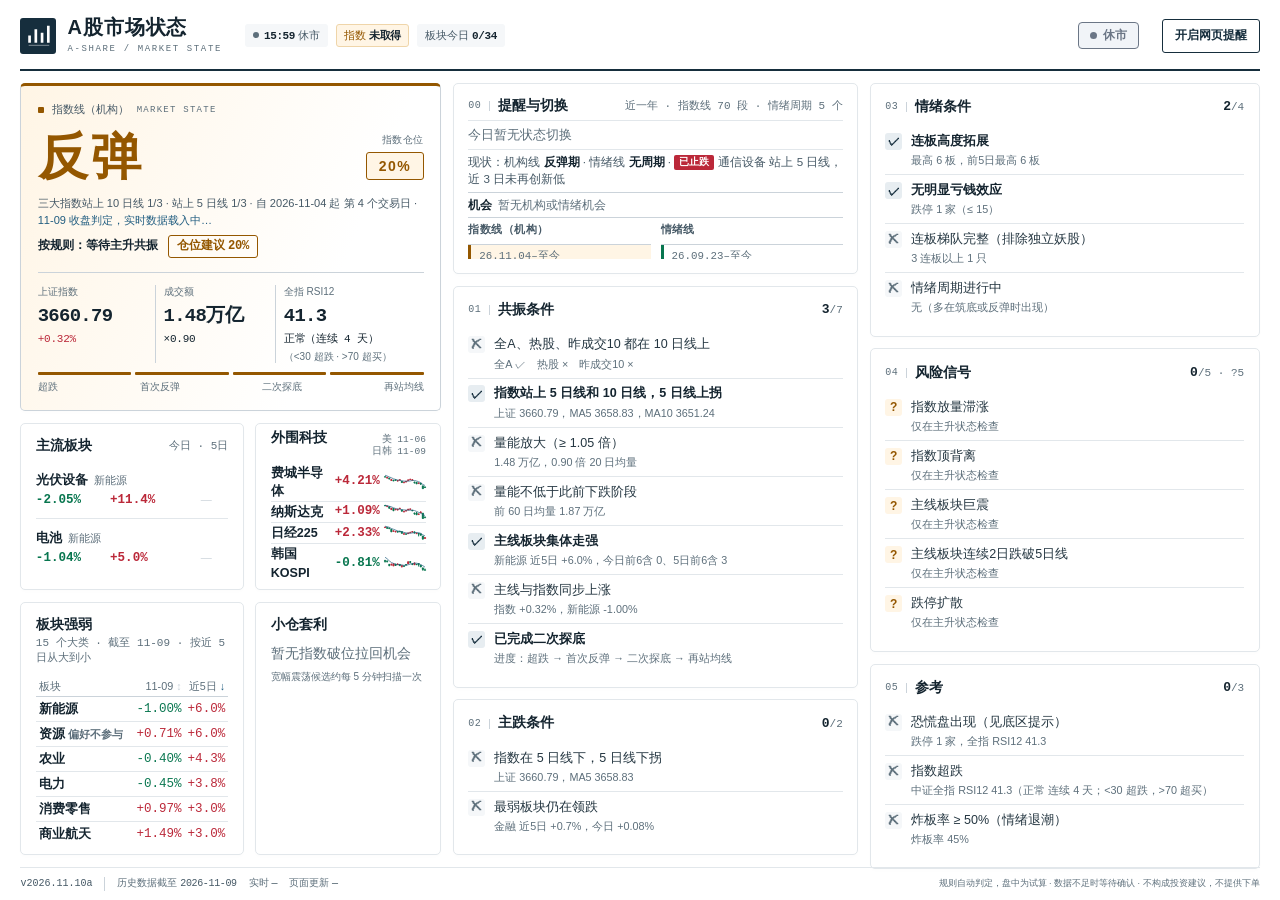
==== commit fa3474d2: "上线淡黄反弹四档仓位与桌面一屏板块布局" ====
--- a/index.html
+++ b/index.html
@@ -9,7 +9,7 @@
 <title>A股市场状态</title>
 <script>/* 首屏提速（2026-10-28）：页面一打开就并行下载首屏要用的数据，不等 JS 模块下载完；app.js 的 staticJSON 第一次直接复用 */
 try{window.__pre={};for(const n of['market_seed.json','regime_timeline.json','overseas_daily.json','premarket.json']){const p=fetch('./data/'+n,{credentials:'omit',cache:'no-cache'}).then(r=>{if(!r.ok)throw new Error(n+' HTTP '+r.status);return r.json()});p.catch(()=>{});window.__pre[n]=p}}catch(e){}</script>
-<meta name="description" content="按设定条件实时判定 A 股处于主升、震荡还是主跌，并在状态切换时网页内提醒。">
+<meta name="description" content="按设定条件实时判定 A 股处于主跌、筑底、反弹或主升，并在状态切换时网页内提醒。">
 <style>
 :root{color-scheme:light;--bg:#fff;--panel:#fff;--panel2:#f5f7f9;--line:#e2e7eb;--line2:#cbd3da;--ink:#14242f;--fg:#243641;--fg2:#465966;--muted:#5d6f7b;--navy:#162e3d;--accent:#215d80;--red:#bb2839;--red-d:#fff3f3;--green:#08764f;--green-d:#edf8f2;--amber:#945700;--amber-d:#fff5e5;--violet:#7046b4;--violet-d:#f5f0fc;--steel:#50687b;--steel-d:#f1f5f8;--mono:"Cascadia Mono","SFMono-Regular",Consolas,"Liberation Mono",monospace;--sans:-apple-system,BlinkMacSystemFont,"Segoe UI","Microsoft YaHei UI","Microsoft YaHei",sans-serif;--fs:clamp(12px,1.5vh,15px);--gap:clamp(8px,1.3vh,14px);--pad:clamp(11px,1.6vh,18px)}
 *{box-sizing:border-box}html,body{height:100%;margin:0}body{background:var(--bg);color:var(--fg);font:var(--fs)/1.45 var(--sans);-webkit-font-smoothing:antialiased}button{font:inherit;cursor:pointer}button:focus-visible,[tabindex]:focus-visible{outline:2px solid var(--accent);outline-offset:3px}.num,.v,.mini td:not(:first-child),.rd,.cnt{font-variant-numeric:tabular-nums}.num{font-family:var(--mono);letter-spacing:-.035em}
@@ -22,7 +22,7 @@
 .hero{--tone:var(--steel);--tint:var(--steel-d);position:relative;border-color:var(--line2);border-top:3px solid var(--tone);background:linear-gradient(112deg,var(--tint),#fff 72%);padding:clamp(13px,1.8vh,21px)}.hero.up{--tone:var(--red);--tint:var(--red-d)}.hero.down{--tone:var(--green);--tint:var(--green-d)}.hero.emo{--tone:var(--violet);--tint:var(--violet-d)}.hero.flat{--tone:var(--steel);--tint:var(--steel-d)}.hero-heading{display:flex;align-items:center;gap:8px;margin-bottom:12px;font-size:11px;color:var(--fg2)}.hero-heading .eyebrow{font:9px var(--mono);letter-spacing:.14em;color:var(--muted)}.hero-heading .state-dot{width:6px;height:6px;background:var(--tone);border-radius:1px}.hero-top{display:flex;align-items:center;justify-content:space-between;gap:12px}.stage{font-size:clamp(34px,5.6vh,60px);font-weight:800;letter-spacing:.075em;line-height:1.08;color:var(--tone)}.position-block{display:flex;flex-direction:column;align-items:flex-end;gap:4px}.position-label{font-size:10px;color:var(--muted);letter-spacing:.06em}.pos{font-size:14px;font-weight:700;color:var(--tone);background:var(--tint);border:1px solid currentColor;border-radius:3px;padding:3px 12px;letter-spacing:.1em}.sub{font-size:.82em;color:var(--fg2);margin:11px 0 7px;line-height:1.5}.sub span{white-space:nowrap}.act{font-size:.9em;font-weight:650;color:var(--ink)}.kpis{display:grid;grid-template-columns:1.2fr 1.15fr .7fr;gap:8px;margin-top:clamp(12px,1.6vh,18px);padding-top:12px;border-top:1px solid var(--line2)}.kpi{min-width:0;padding-right:6px;border-right:1px solid var(--line2)}.kpi:last-child{border:0;padding:0}.kpi>span{display:block;color:var(--muted);font-size:10px;margin-bottom:5px;white-space:nowrap}.kpi b{display:flex;align-items:baseline;gap:5px;flex-wrap:wrap;font:650 clamp(16px,2.1vh,22px)/1.25 var(--mono);letter-spacing:-.035em;color:var(--ink)}.kpi b small{font:500 11px/1.2 var(--mono);letter-spacing:-.02em;white-space:nowrap}.kpi b.g{color:var(--green)}.steps{display:flex;gap:4px;margin-top:15px}.steps i{flex:1;height:3px;background:var(--line2);border-radius:1px}.steps i.on{background:var(--tone)}.steps-lab{display:flex;justify-content:space-between;font-size:10px;color:var(--muted);margin-top:5px}.tent{font-size:11px;line-height:1.4;margin-top:9px;padding:6px 8px;color:var(--amber);background:var(--amber-d);border-left:2px solid #b77b23;border-radius:2px}
 /* 板块与客观数据表 */
 .board-card h3{margin-bottom:6px}.bd{display:grid;grid-template-columns:minmax(0,1fr) auto auto;gap:3px 12px;align-items:center;padding:9px 0;border-top:1px solid var(--line)}.bd:first-of-type{border-top:0}.bd:last-child{padding-bottom:0}.bd .nm{font-size:1.05em;font-weight:700;color:var(--ink)}.bd .tag{font-size:10px;color:var(--muted);margin-left:6px}.bd .v{font:600 13px/1.6 var(--mono);text-align:right;white-space:nowrap}.bd .v small{font:10px var(--sans);color:var(--muted);margin-right:5px}.bd.three{grid-template-columns:minmax(0,1fr) auto auto auto}
-@media(min-width:861px){.c1 .fill{min-height:0;overflow-y:auto;scrollbar-width:thin}.c1 .fill .mini td{padding:clamp(2px,.32vh,4px) 0 !important}.c1 .fill .mini th{padding:2px 0 3px}}
+@media(min-width:861px){.c1 .fill .mini td{padding-block:clamp(2px,.32vh,4px) !important}.c1 .fill .mini th{padding:2px 0 3px}}
 .mini th .sort{background:none;border:0;padding:0;font:inherit;color:inherit;cursor:pointer;white-space:nowrap}
 .mini th .sort:hover{color:var(--ink)}
 .mini th .sort .ar{display:inline-block;margin-left:3px;color:var(--accent);font-weight:700}
@@ -45,9 +45,6 @@
 @media(max-width:1180px) and (min-width:861px){.opp.pm>span:not(.o):not(.pm-hit){display:none}.opp.pm span{white-space:nowrap}.log-top:has(.opp.pm) .opp.idle{display:none}}
 .opp.idle span{color:var(--muted)}
 .xp-btn{display:none}
-.state-card{flex:0 1 auto;max-height:clamp(96px,19vh,200px);min-height:clamp(58px,10vh,110px);overflow-y:auto;scrollbar-width:thin}
-.c1:has(> .state-card)>.fill{flex:1 1 0;min-height:clamp(118px,22vh,300px)}
-@media(max-width:1180px) and (min-width:861px){.c1:has(> .state-card){grid-template-rows:auto auto auto minmax(0,1fr) auto}.c1:has(> .state-card)>.fill{grid-column:1/-1 !important;min-height:0}.c1>.state-card{grid-column:1/-1;max-height:clamp(34px,6.5vh,56px);min-height:0;padding-top:5px;padding-bottom:5px}.c1>.state-card h3{display:inline;margin:0 8px 0 0}.c1>.state-card>p{display:inline;margin:0}}
 @media(max-width:860px){.xp:not(.open) .more{display:none !important}.xp-btn{display:block;width:100%;margin:6px 0 0;padding:6px 0;border:1px solid var(--line2);border-radius:3px;background:var(--panel2);color:var(--accent);font:600 11px var(--sans);cursor:pointer}}
 /* 手机：内容一旦超出一屏就在主区内滚动，页脚任何情况下都不压住内容（不同手机字体宽度不同，不能只靠压间距） */
 @media(max-width:860px){main.grid{overflow-y:auto;overscroll-behavior:contain}}
@@ -80,8 +77,7 @@
   .log li{padding:2px 0}.log{font-size:10px}
 }
 @media(max-width:1180px) and (min-width:861px){
-  .c1{display:grid;grid-template-columns:repeat(2,minmax(0,1fr));grid-template-rows:auto auto 1fr;align-content:start}
-  .c1>.hero,.c1>.board-card{grid-column:1/-1}.c1>.medium-only>.card{height:100%}
+  .c1>.medium-only>.card{height:100%}
   .c1 .fill h3{flex-wrap:wrap;gap:3px}.c1 .fill .cnt{font-size:9px;white-space:normal;margin-left:0;width:100%}
   .c1 .fill .mini{font-size:9px}.c1 .fill .mini th{font-size:9px;padding:3px 0}.c1 .fill .mini td{padding:3px 0}.c1 .fill .mini td:first-child{white-space:normal}.c1 .fill .mini td small{font-size:8px}
   .c1 .log-card{padding:9px 8px}.c1 .log-card h3{flex-wrap:wrap;gap:3px}.c1 .log-card h3 .cnt{margin:0;width:100%;font-size:9px}.c1 .log{font-size:10px}.c1 .log li{display:block;padding:5px 0}.c1 .log time{display:block;font-size:9px}.c1 .log .event{display:block}
@@ -205,6 +201,8 @@
 @media(max-width:1180px) and (min-width:861px){.tl2{height:clamp(38px,6.3vh,100px);margin-top:0}.tl2 h4{display:none}}
 @media(max-width:860px){.emo-line{font-size:.8em}.emo-line .emo-note{font-size:.72em}}
 .hero .steps{margin-top:clamp(6px,1vh,12px)}
+.hero.rebound{--tone:var(--amber);--tint:var(--amber-d)}
+.log-card .log.tl li.rebound{border-left-color:var(--amber);background:var(--amber-d)}
 /* 迷你 K 线（板块卡、外围科技）：红涨绿跌，细线为 5 日均线，盘中一根为虚线空心 */
 .kspark{display:block;flex:none;overflow:visible}
 .kspark line{stroke-width:1;vector-effect:non-scaling-stroke}
@@ -228,10 +226,10 @@
 .os .pc{flex:none;font:600 12px/1.4 var(--mono);text-align:right}
 @media(min-width:861px){.os .nm,.os .pc{font-size:calc(var(--fs)*.93) !important}}
 @media(min-width:1181px) and (max-height:760px){.os-card{padding:4px 10px}.os{padding:1px 0}}
-@media(max-width:1180px) and (min-width:861px){.c1>.os-card{grid-column:1/-1;padding:5px 10px}.c1{grid-template-rows:auto auto auto 1fr}.os-grid{grid-template-columns:repeat(4,minmax(0,1fr));column-gap:12px}.os-grid .os:nth-child(-n+4){border-top:0}.os{padding:1px 0}}
+@media(max-width:1180px) and (min-width:861px){.c1>.os-card{padding:5px 10px}.os-grid{grid-template-columns:repeat(4,minmax(0,1fr));column-gap:12px}.os-grid .os:nth-child(-n+4){border-top:0}.os{padding:1px 0}}
 @media(max-width:860px){.bd .kspark{display:none}.bd{grid-template-columns:minmax(0,1fr) auto auto}.bd.three{grid-template-columns:minmax(0,1fr) auto auto auto}.os-card{padding:5px 10px;column-gap:8px}.os-card h3{padding-right:7px}.os{padding:2px 0;gap:4px}.os .kspark{width:52px}}
 .mid-only,.idle-note,.gate-note{display:none}
-@media(max-width:1180px) and (min-width:861px){.c1>.fill{grid-column:1/-1}.board-card .mid-hide{display:none}.board-card .mid-only{display:inline}.bd .v small,.bd .tag{display:none}.bd,.bd.three{column-gap:9px}.os{display:grid;grid-template-columns:minmax(0,1fr);row-gap:0;padding:0}.os .nm{font-size:11px !important}.os .pc{text-align:left}.os .kspark{width:100%;height:16px}.condition-card.idle .rd{display:none}.condition-card.idle .idle-note{display:inline;font-size:9px;font-weight:400;color:var(--muted)}.condition-card .ci.gate{display:none}.condition-card .gate-note{display:inline;margin-left:6px;font-size:10px;font-weight:400;color:var(--muted);white-space:nowrap}}
+@media(max-width:1180px) and (min-width:861px){.board-card .mid-hide{display:none}.board-card .mid-only{display:inline}.bd .v small,.bd .tag{display:none}.bd,.bd.three{column-gap:9px}.os{display:grid;grid-template-columns:minmax(0,1fr);row-gap:0;padding:0}.os .nm{font-size:11px !important}.os .pc{text-align:left}.os .kspark{width:100%;height:16px}.condition-card.idle .rd{display:none}.condition-card.idle .idle-note{display:inline;font-size:9px;font-weight:400;color:var(--muted)}.condition-card .ci.gate{display:none}.condition-card .gate-note{display:inline;margin-left:6px;font-size:10px;font-weight:400;color:var(--muted);white-space:nowrap}}
 .board-card .bd:has(+ .os-inline){padding-bottom:0}
 .os-inline{display:grid;grid-template-columns:auto repeat(4,minmax(0,1fr));column-gap:6px;align-items:center;margin-top:5px;padding-top:5px;border-top:1px dashed var(--line2)}
 .os-inline .os-lab{font-size:9.5px;line-height:1.25;color:var(--muted);font-weight:600;padding-right:5px;border-right:1px solid var(--line)}
@@ -240,6 +238,59 @@
 .osm .nm sup{color:var(--muted);font-weight:400}
 .osm .pc{font:600 10px/1.3 var(--mono)}
 @media(max-width:860px){.board-card{padding-top:7px;padding-bottom:5px}.board-card h3{margin-bottom:2px}.board-card .bd{padding:4px 0}.os-inline{margin-top:2px;padding-top:4px}}
+
+/* 桌面左列：板块与外围并排，强弱和领涨表共用余下高度。 */
+@media(min-width:861px){
+  .c1{display:grid;grid-template-columns:minmax(0,1.2fr) minmax(0,1fr);grid-template-rows:auto auto minmax(0,1fr)}
+  .c1>.hero,.c1>.fill{grid-column:1/-1}
+  .c1>.board-card{grid-column:1}
+  .c1>.board-card .bd.three{grid-template-columns:minmax(0,1fr) auto auto auto 56px;column-gap:5px}
+  .c1>.board-card .kspark,.c1>.os-card .kspark{max-width:100%}
+  .c1>.os-card,.c1>.state-card{grid-column:2}
+  .c1:has(>.state-card)>.fill{grid-column:1}
+  .c1>.os-card{display:flex;flex-direction:column;align-items:stretch}
+  .c1>.os-card h3{flex-flow:row wrap;align-items:baseline;gap:2px 5px;margin-bottom:4px;padding-right:0;border-right:0}
+  .c1>.os-card h3 .cnt{margin-left:auto;text-align:right;white-space:normal}
+  .c1>.os-card .os-grid{grid-template-columns:minmax(0,1fr)}
+  .c1>.os-card .os{display:grid;grid-template-columns:minmax(0,1fr) auto minmax(0,56px);gap:0 4px;padding:1px 0}
+  .c1>.os-card .os:not(:first-child){border-top:1px solid var(--line)}
+  .c1>.os-card .os .nm{white-space:normal;overflow-wrap:anywhere}
+  .c1>.os-card .os .kspark{width:100%;height:16px}
+  .c1>.fill,.c1>.state-card{display:flex;flex-direction:column;min-height:0}
+  .c1>:is(.fill,.state-card)>h3{flex:none}
+  .c1 .panel-scroll{min-height:0;overflow:auto;scrollbar-width:thin}
+  .c1 .panel-scroll:focus-visible{outline-offset:-2px}
+  .c1 .panel-scroll th{position:sticky;top:0;background:var(--panel)}
+  .c1:has(>.state-card)>:is(.fill,.state-card) h3{flex-wrap:wrap;row-gap:2px}
+  .c1:has(>.state-card)>:is(.fill,.state-card) .cnt{min-width:0;white-space:normal}
+  .c1:has(>.state-card)>:is(.fill,.state-card) .mini :is(th,td){padding-inline:3px}
+  .c1:has(>.state-card)>:is(.fill,.state-card) .mini td:first-child{white-space:normal;overflow-wrap:anywhere}
+}
+@media(min-width:861px) and (max-width:1500px){
+  .c1>.board-card .bd{grid-template-columns:repeat(2,minmax(0,1fr)) 44px;gap:1px 4px}
+  .c1>.board-card .bd.three{grid-template-columns:repeat(3,minmax(0,1fr)) 38px}
+  .c1>.board-card .bd>div:first-child{grid-column:1/-1}
+  .c1>.board-card .mid-hide,.c1>.board-card .bd .v small{display:none}
+  .c1>.board-card .mid-only{display:inline;white-space:normal}
+  .c1>.board-card .bd .v{text-align:left}
+  .c1>.board-card .bd .kspark{width:100%;height:15px}
+  .c1>.os-card .os{grid-template-columns:minmax(0,1fr) auto minmax(0,42px)}
+  .log-top .opp .o,.log-top .now-tag{white-space:normal;overflow-wrap:anywhere}
+}
+@media(min-width:861px) and (max-height:760px){
+  .c1>.board-card .bd{padding-block:3px;row-gap:0}
+  .c1>.board-card .bd .etf{line-height:1.3}
+  .c1 .panel-scroll{--fs:11px}
+  .c1 .panel-scroll .mini :is(th,td){line-height:1.25}
+  .c1:has(>.state-card)>:is(.fill,.state-card) .mini :is(th,td){padding-inline:1px}
+  .c1>.state-card .mini td{padding-block:2px}
+}
+@media(min-width:861px) and (max-width:1180px) and (max-height:720px){
+  .c2{overflow:auto;scrollbar-width:thin}
+  .c2>.condition-card[data-group="res"] .cl{column-gap:8px}
+  .c2 .condition-card .lab{line-height:1.2}
+  .c2 .condition-card .ci{padding-block:1px}
+}
 
 /* 手机完整展示（2026-10-19 用户要求：手机端长度可以超过一屏，宽度不可以；展示全部内容）。放在样式最后，覆盖前面的一屏压缩规则 */
 @media(max-width:860px){
@@ -335,6 +386,6 @@
 </div>
 <div id="toast" role="alert" hidden></div>
 <noscript>需要启用 JavaScript。</noscript>
-<script type="module" src="./js/app.js?v=20261028d"></script>
+<script type="module" src="./js/app.js?v=20261110a"></script>
 </body>
 </html>
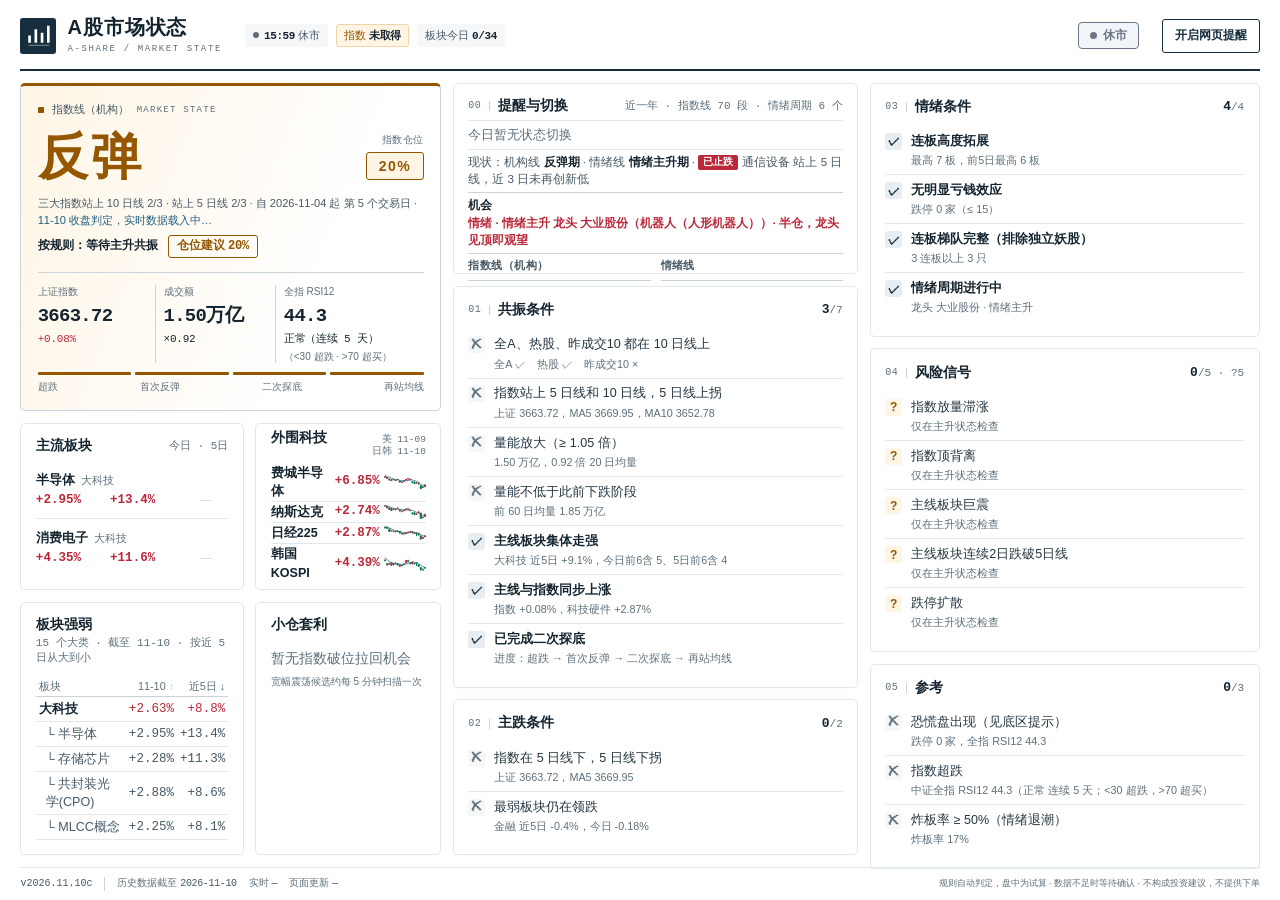
==== commit 393ad45d: "四阶段一屏：手机左列摘要+展开，短屏套利表首行优先 - 手机（≤860）：左列两列摘要，板块强弱与小仓套利只显示首行/首条，点「展开」看完整表；主流/外围/首卡整宽 - 桌面：861×650 等短屏下" ====
--- a/index.html
+++ b/index.html
@@ -13,7 +13,7 @@
 <style>
 :root{color-scheme:light;--bg:#fff;--panel:#fff;--panel2:#f5f7f9;--line:#e2e7eb;--line2:#cbd3da;--ink:#14242f;--fg:#243641;--fg2:#465966;--muted:#5d6f7b;--navy:#162e3d;--accent:#215d80;--red:#bb2839;--red-d:#fff3f3;--green:#08764f;--green-d:#edf8f2;--amber:#945700;--amber-d:#fff5e5;--violet:#7046b4;--violet-d:#f5f0fc;--steel:#50687b;--steel-d:#f1f5f8;--mono:"Cascadia Mono","SFMono-Regular",Consolas,"Liberation Mono",monospace;--sans:-apple-system,BlinkMacSystemFont,"Segoe UI","Microsoft YaHei UI","Microsoft YaHei",sans-serif;--fs:clamp(12px,1.5vh,15px);--gap:clamp(8px,1.3vh,14px);--pad:clamp(11px,1.6vh,18px)}
 *{box-sizing:border-box}html,body{height:100%;margin:0}body{background:var(--bg);color:var(--fg);font:var(--fs)/1.45 var(--sans);-webkit-font-smoothing:antialiased}button{font:inherit;cursor:pointer}button:focus-visible,[tabindex]:focus-visible{outline:2px solid var(--accent);outline-offset:3px}.num,.v,.mini td:not(:first-child),.rd,.cnt{font-variant-numeric:tabular-nums}.num{font-family:var(--mono);letter-spacing:-.035em}
-.app{height:100dvh;display:grid;grid-template-rows:auto minmax(0,1fr) auto;padding:clamp(10px,1.65vh,18px) clamp(14px,1.6vw,28px) 9px;gap:var(--gap)}
+.app{height:100dvh;display:grid;grid-template-columns:minmax(0,1fr);grid-template-rows:auto minmax(0,1fr) auto;padding:clamp(10px,1.65vh,18px) clamp(14px,1.6vw,28px) 9px;gap:var(--gap)}
 /* 顶栏：品牌、实时覆盖、提醒控制 */
 .top{display:flex;align-items:center;gap:clamp(16px,1.8vw,30px);padding-bottom:clamp(10px,1.4vh,15px);border-bottom:2px solid var(--navy);min-width:0}.brand{display:flex;align-items:center;gap:11px;flex:none}.logo{height:36px;width:36px;display:grid;place-items:center;background:var(--navy);color:#fff;border-radius:3px}.logo svg{height:25px;width:25px}.brand h1{margin:0;color:var(--ink);font-size:20px;font-weight:750;letter-spacing:.045em;line-height:1.2}.brand-sub{display:block;font:9px/1.6 var(--mono);letter-spacing:.18em;color:var(--muted);margin-top:3px}.chips{flex:1;display:flex;gap:5px 8px;flex-wrap:wrap;min-width:0}.chip{font-size:11px;line-height:1.7;white-space:nowrap;color:var(--fg2);padding:1px 7px;background:var(--panel2);border:1px solid transparent;border-radius:3px}.chip b{color:var(--ink);font-weight:650}.chip.warn{color:var(--amber);background:var(--amber-d);border-color:#efd5a9}.chip.err{color:var(--red);background:var(--red-d);border-color:#edc7cb}.live{width:6px;height:6px;display:inline-block;background:var(--accent);border-radius:50%;vertical-align:1px;margin-right:5px;box-shadow:0 0 0 3px #e1edf4}.live.off{background:var(--muted);box-shadow:none}#alert-btn{flex:none;min-height:34px;border:1px solid var(--navy);border-radius:3px;color:var(--navy);background:#fff;padding:6px 12px;font-size:12px;font-weight:650;white-space:nowrap;transition:background .15s,color .15s}#alert-btn:hover,#alert-btn[aria-pressed="true"]{background:var(--navy);color:#fff}
 /* 三栏工作区 */
@@ -240,6 +240,8 @@
 @media(max-width:860px){.board-card{padding-top:7px;padding-bottom:5px}.board-card h3{margin-bottom:2px}.board-card .bd{padding:4px 0}.os-inline{margin-top:2px;padding-top:4px}}
 
 /* 桌面左列：板块与外围并排，强弱和领涨表共用余下高度。 */
+.panel-toggle{display:none}
+.state-status{margin-top:5px}
 @media(min-width:861px){
   .c1{display:grid;grid-template-columns:minmax(0,1.2fr) minmax(0,1fr);grid-template-rows:auto auto minmax(0,1fr)}
   .c1>.hero,.c1>.fill{grid-column:1/-1}
@@ -284,6 +286,7 @@
   .c1 .panel-scroll .mini :is(th,td){line-height:1.25}
   .c1:has(>.state-card)>:is(.fill,.state-card) .mini :is(th,td){padding-inline:1px}
   .c1>.state-card .mini td{padding-block:2px}
+  .c1>.state-card .wide-table td:first-child{font-size:10px;line-height:1.2}
 }
 @media(min-width:861px) and (max-width:1180px) and (max-height:720px){
   .c2{overflow:auto;scrollbar-width:thin}
@@ -292,7 +295,7 @@
   .c2 .condition-card .ci{padding-block:1px}
 }
 
-/* 手机完整展示（2026-10-19 用户要求：手机端长度可以超过一屏，宽度不可以；展示全部内容）。放在样式最后，覆盖前面的一屏压缩规则 */
+/* 手机左列首屏预览，展开表格后随整页自然滚动。 */
 @media(max-width:860px){
   html,body{height:auto !important;overflow-x:clip !important;overflow-y:visible !important}
   .app{height:auto;min-height:100dvh;grid-template-rows:auto auto auto}
@@ -328,6 +331,34 @@
   .bd{grid-template-columns:minmax(0,1fr) auto auto !important}
   .bd.three{grid-template-columns:minmax(0,1fr) auto auto auto !important}
   .os-card{grid-template-columns:minmax(0,1fr) !important;row-gap:4px}
+  .c1{display:grid;grid-template-columns:repeat(2,minmax(0,1fr))}
+  .c1>:is(.hero,.board-card,.os-card),.c1:not(:has(>.state-card))>.fill,.c1:has(>.panel-open)>:is(.fill,.state-card){grid-column:1/-1}
+  .c1>.board-card .mid-hide,.c1>.board-card .bd .v small{display:none}
+  .c1>.board-card .mid-only{display:inline;white-space:normal}
+  .c1>.board-card .bd{grid-template-columns:minmax(0,1fr) auto auto 44px !important}
+  .c1>.board-card .bd.three{grid-template-columns:minmax(0,1fr) auto auto auto 44px !important}
+  .c1>.os-card h3{display:flex;gap:5px;margin:0;padding-right:0;border-right:0}
+  .c1>.os-card h3 .cnt{display:flex;gap:8px;white-space:normal}
+  .c1>.os-card h3 .cnt br{display:none}
+  .c1>.os-card .os-grid{grid-template-columns:repeat(2,minmax(0,1fr));gap:0 10px}
+  .c1>.os-card .os{display:grid;grid-template-columns:minmax(0,1fr) auto 36px;gap:3px}
+  .c1>.os-card .os .nm{overflow:hidden;text-overflow:ellipsis}
+  .c1>.os-card .os .kspark{width:36px;height:15px}
+  .c1>:is(.fill,.state-card).desk-only{padding:6px 8px !important}
+  .c1>:is(.fill,.state-card) h3{margin-bottom:3px}
+  .c1>:is(.fill,.state-card) h3 .cnt{white-space:normal}
+  .panel-toggle{display:inline-flex;align-items:center;min-height:24px;margin-left:auto;padding:0 5px;border:1px solid var(--line2);border-radius:3px;background:var(--panel2);color:var(--accent);font-size:11px;white-space:nowrap}
+  .c1>:is(.fill,.state-card):not(.panel-open) h3 .cnt{display:none}
+  .c1>:is(.fill,.state-card):not(.panel-open) .mini :is(th,td){padding:1px;font-size:10px}
+  .c1>:is(.fill,.state-card):not(.panel-open) .mini tbody tr:nth-child(n+2),
+  .c1>.state-card:not(.panel-open) .wide-table :is(th,td):nth-child(n+4),
+  .c1>:is(.fill,.state-card):not(.panel-open) .panel-scroll:has(.mini)>:is(.note,.state-status){display:none}
+  .c1>.state-card:not(:has(.mini)) .panel-toggle{display:none}
+  /* 手机左列一律按视口宽收缩；长表格留在自己的滚动区里，不撑宽整页 */
+  .app>*{min-width:0}
+  .c1,.c1>section{min-width:0;max-width:100%}
+  .c1>.board-card .bd .kspark{width:44px !important;max-width:44px}
+  .opp,.opp .o,.opp .pm-hit{white-space:normal !important;overflow-wrap:anywhere;min-width:0}
 }
 
 /* ── 天枢主题（2026-10-27 D53；10-28 起只在天枢内嵌时生效，html.ts）：配色与动画与天枢一致，红涨绿跌不变；只覆盖颜色，不动布局。独立打开为白底 ── */
@@ -386,6 +417,6 @@
 </div>
 <div id="toast" role="alert" hidden></div>
 <noscript>需要启用 JavaScript。</noscript>
-<script type="module" src="./js/app.js?v=20261110a"></script>
+<script type="module" src="./js/app.js?v=20261110c"></script>
 </body>
-</html>
+</html>
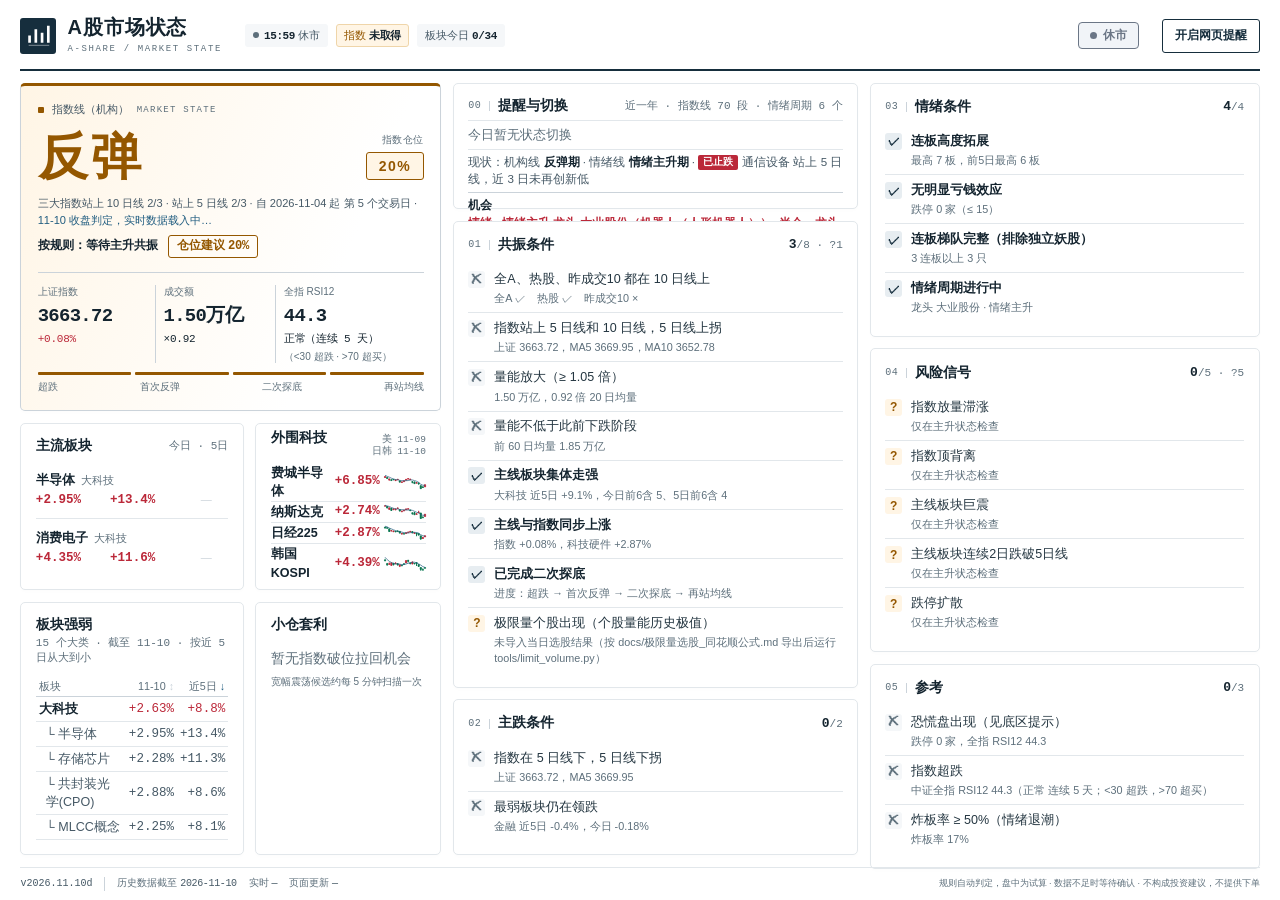
==== commit 03ae5c17: "极限量：机会判定并入个股量能极限（观察项） - 新增 js/limit-volume.js：读 data/limit_volume.json，输出池内只数、主线族群集中度与读数；数据缺失/未导入记为未" ====
--- a/index.html
+++ b/index.html
@@ -417,6 +417,6 @@
 </div>
 <div id="toast" role="alert" hidden></div>
 <noscript>需要启用 JavaScript。</noscript>
-<script type="module" src="./js/app.js?v=20261110c"></script>
+<script type="module" src="./js/app.js?v=20261110d"></script>
 </body>
 </html>
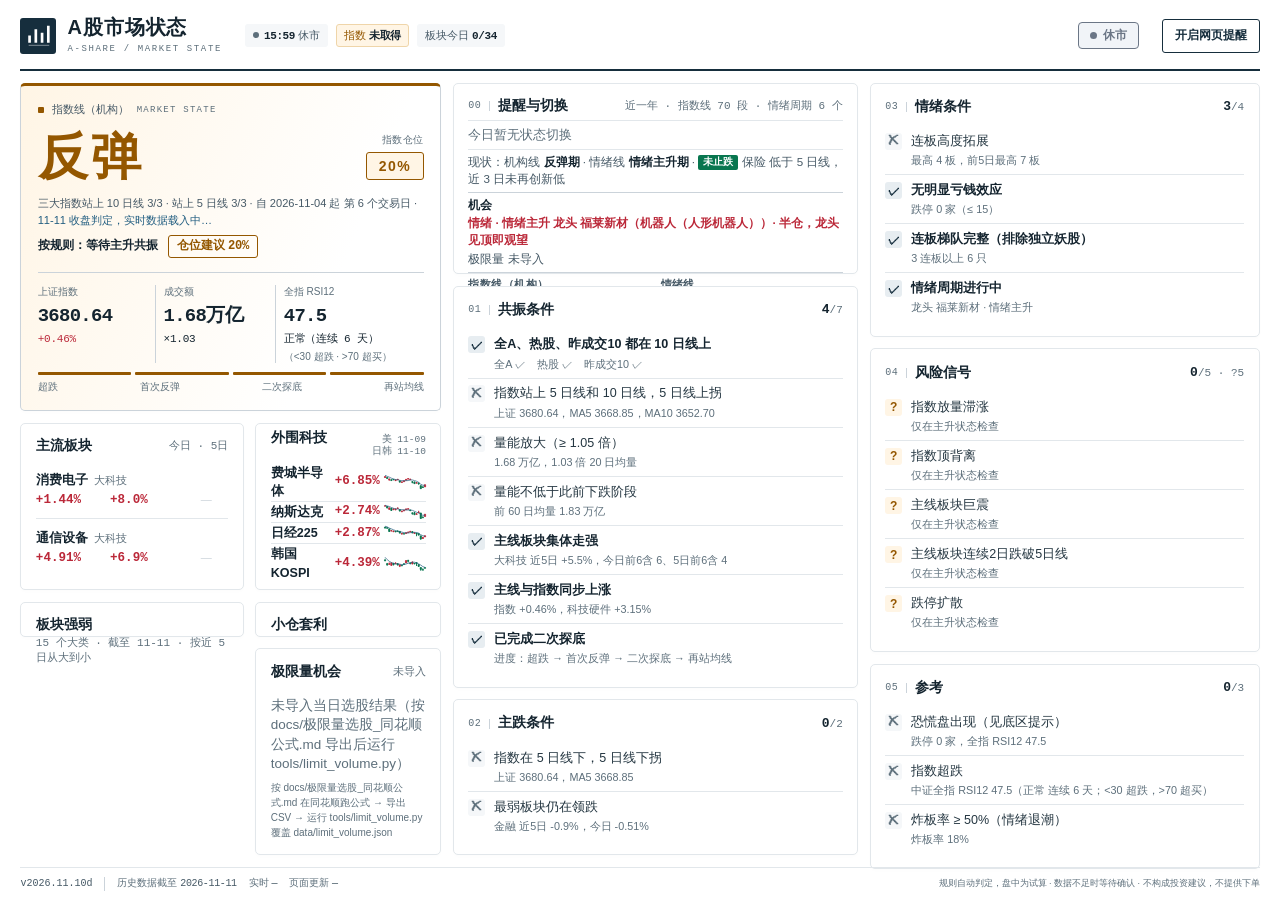
==== commit 327d9650: "极限量改为独立机会卡，移出共振条件（桌面与移动端均显示）（NAS 构建）" ====
--- a/index.html
+++ b/index.html
@@ -1,422 +1,424 @@
-<!doctype html>
-<html lang="zh-CN">
-<head>
-<meta charset="utf-8">
-<meta name="viewport" content="width=device-width,initial-scale=1,viewport-fit=cover">
-<meta name="theme-color" content="#ffffff">
-<script>/* 天枢内嵌（?embed=tianshu，或被嵌进其他页面）用天枢深色主题；独立打开用白底（2026-10-28 用户定） */
-try{if(/[?&]embed=tianshu(&|$)/.test(location.search)||window.self!==window.top){document.documentElement.classList.add('ts');document.querySelector('meta[name=theme-color]').content='#0b0f17'}}catch(e){document.documentElement.classList.add('ts')}</script>
-<title>A股市场状态</title>
-<script>/* 首屏提速（2026-10-28）：页面一打开就并行下载首屏要用的数据，不等 JS 模块下载完；app.js 的 staticJSON 第一次直接复用 */
-try{window.__pre={};for(const n of['market_seed.json','regime_timeline.json','overseas_daily.json','premarket.json']){const p=fetch('./data/'+n,{credentials:'omit',cache:'no-cache'}).then(r=>{if(!r.ok)throw new Error(n+' HTTP '+r.status);return r.json()});p.catch(()=>{});window.__pre[n]=p}}catch(e){}</script>
-<meta name="description" content="按设定条件实时判定 A 股处于主跌、筑底、反弹或主升，并在状态切换时网页内提醒。">
-<style>
-:root{color-scheme:light;--bg:#fff;--panel:#fff;--panel2:#f5f7f9;--line:#e2e7eb;--line2:#cbd3da;--ink:#14242f;--fg:#243641;--fg2:#465966;--muted:#5d6f7b;--navy:#162e3d;--accent:#215d80;--red:#bb2839;--red-d:#fff3f3;--green:#08764f;--green-d:#edf8f2;--amber:#945700;--amber-d:#fff5e5;--violet:#7046b4;--violet-d:#f5f0fc;--steel:#50687b;--steel-d:#f1f5f8;--mono:"Cascadia Mono","SFMono-Regular",Consolas,"Liberation Mono",monospace;--sans:-apple-system,BlinkMacSystemFont,"Segoe UI","Microsoft YaHei UI","Microsoft YaHei",sans-serif;--fs:clamp(12px,1.5vh,15px);--gap:clamp(8px,1.3vh,14px);--pad:clamp(11px,1.6vh,18px)}
-*{box-sizing:border-box}html,body{height:100%;margin:0}body{background:var(--bg);color:var(--fg);font:var(--fs)/1.45 var(--sans);-webkit-font-smoothing:antialiased}button{font:inherit;cursor:pointer}button:focus-visible,[tabindex]:focus-visible{outline:2px solid var(--accent);outline-offset:3px}.num,.v,.mini td:not(:first-child),.rd,.cnt{font-variant-numeric:tabular-nums}.num{font-family:var(--mono);letter-spacing:-.035em}
-.app{height:100dvh;display:grid;grid-template-columns:minmax(0,1fr);grid-template-rows:auto minmax(0,1fr) auto;padding:clamp(10px,1.65vh,18px) clamp(14px,1.6vw,28px) 9px;gap:var(--gap)}
-/* 顶栏：品牌、实时覆盖、提醒控制 */
-.top{display:flex;align-items:center;gap:clamp(16px,1.8vw,30px);padding-bottom:clamp(10px,1.4vh,15px);border-bottom:2px solid var(--navy);min-width:0}.brand{display:flex;align-items:center;gap:11px;flex:none}.logo{height:36px;width:36px;display:grid;place-items:center;background:var(--navy);color:#fff;border-radius:3px}.logo svg{height:25px;width:25px}.brand h1{margin:0;color:var(--ink);font-size:20px;font-weight:750;letter-spacing:.045em;line-height:1.2}.brand-sub{display:block;font:9px/1.6 var(--mono);letter-spacing:.18em;color:var(--muted);margin-top:3px}.chips{flex:1;display:flex;gap:5px 8px;flex-wrap:wrap;min-width:0}.chip{font-size:11px;line-height:1.7;white-space:nowrap;color:var(--fg2);padding:1px 7px;background:var(--panel2);border:1px solid transparent;border-radius:3px}.chip b{color:var(--ink);font-weight:650}.chip.warn{color:var(--amber);background:var(--amber-d);border-color:#efd5a9}.chip.err{color:var(--red);background:var(--red-d);border-color:#edc7cb}.live{width:6px;height:6px;display:inline-block;background:var(--accent);border-radius:50%;vertical-align:1px;margin-right:5px;box-shadow:0 0 0 3px #e1edf4}.live.off{background:var(--muted);box-shadow:none}#alert-btn{flex:none;min-height:34px;border:1px solid var(--navy);border-radius:3px;color:var(--navy);background:#fff;padding:6px 12px;font-size:12px;font-weight:650;white-space:nowrap;transition:background .15s,color .15s}#alert-btn:hover,#alert-btn[aria-pressed="true"]{background:var(--navy);color:#fff}
-/* 三栏工作区 */
-.grid{display:grid;grid-template-columns:minmax(0,1.08fr) minmax(0,1.04fr) minmax(0,1fr);gap:var(--gap);min-height:0}.col{display:flex;flex-direction:column;gap:var(--gap);min-width:0;min-height:0}.card{min-width:0;background:var(--panel);border:1px solid var(--line);border-radius:5px;padding:var(--pad);box-shadow:0 2px 3px #152d3d03}.card h3{margin:0 0 10px;display:flex;align-items:center;gap:8px;color:var(--ink);font-size:1em;font-weight:700;line-height:1.25}.section-no{font:10px/1 var(--mono);color:var(--muted);letter-spacing:.05em;padding-right:8px;border-right:1px solid var(--line2)}.cnt{margin-left:auto;color:var(--muted);font:11px/1.4 var(--mono);font-weight:400;white-space:nowrap}.cnt b{font-size:13px;color:var(--ink);font-weight:650}.condition-card{display:flex;flex-direction:column}.c2>.condition-card:first-child{flex:1}.c3>.condition-card{flex:1}.condition-card .cl{flex:1;display:flex;flex-direction:column;justify-content:space-evenly}.fill{flex:1}.merge,.medium-only{display:none}
-/* 阶段主卡 */
-.hero{--tone:var(--steel);--tint:var(--steel-d);position:relative;border-color:var(--line2);border-top:3px solid var(--tone);background:linear-gradient(112deg,var(--tint),#fff 72%);padding:clamp(13px,1.8vh,21px)}.hero.up{--tone:var(--red);--tint:var(--red-d)}.hero.down{--tone:var(--green);--tint:var(--green-d)}.hero.emo{--tone:var(--violet);--tint:var(--violet-d)}.hero.flat{--tone:var(--steel);--tint:var(--steel-d)}.hero-heading{display:flex;align-items:center;gap:8px;margin-bottom:12px;font-size:11px;color:var(--fg2)}.hero-heading .eyebrow{font:9px var(--mono);letter-spacing:.14em;color:var(--muted)}.hero-heading .state-dot{width:6px;height:6px;background:var(--tone);border-radius:1px}.hero-top{display:flex;align-items:center;justify-content:space-between;gap:12px}.stage{font-size:clamp(34px,5.6vh,60px);font-weight:800;letter-spacing:.075em;line-height:1.08;color:var(--tone)}.position-block{display:flex;flex-direction:column;align-items:flex-end;gap:4px}.position-label{font-size:10px;color:var(--muted);letter-spacing:.06em}.pos{font-size:14px;font-weight:700;color:var(--tone);background:var(--tint);border:1px solid currentColor;border-radius:3px;padding:3px 12px;letter-spacing:.1em}.sub{font-size:.82em;color:var(--fg2);margin:11px 0 7px;line-height:1.5}.sub span{white-space:nowrap}.act{font-size:.9em;font-weight:650;color:var(--ink)}.kpis{display:grid;grid-template-columns:1.2fr 1.15fr .7fr;gap:8px;margin-top:clamp(12px,1.6vh,18px);padding-top:12px;border-top:1px solid var(--line2)}.kpi{min-width:0;padding-right:6px;border-right:1px solid var(--line2)}.kpi:last-child{border:0;padding:0}.kpi>span{display:block;color:var(--muted);font-size:10px;margin-bottom:5px;white-space:nowrap}.kpi b{display:flex;align-items:baseline;gap:5px;flex-wrap:wrap;font:650 clamp(16px,2.1vh,22px)/1.25 var(--mono);letter-spacing:-.035em;color:var(--ink)}.kpi b small{font:500 11px/1.2 var(--mono);letter-spacing:-.02em;white-space:nowrap}.kpi b.g{color:var(--green)}.steps{display:flex;gap:4px;margin-top:15px}.steps i{flex:1;height:3px;background:var(--line2);border-radius:1px}.steps i.on{background:var(--tone)}.steps-lab{display:flex;justify-content:space-between;font-size:10px;color:var(--muted);margin-top:5px}.tent{font-size:11px;line-height:1.4;margin-top:9px;padding:6px 8px;color:var(--amber);background:var(--amber-d);border-left:2px solid #b77b23;border-radius:2px}
-/* 板块与客观数据表 */
-.board-card h3{margin-bottom:6px}.bd{display:grid;grid-template-columns:minmax(0,1fr) auto auto;gap:3px 12px;align-items:center;padding:9px 0;border-top:1px solid var(--line)}.bd:first-of-type{border-top:0}.bd:last-child{padding-bottom:0}.bd .nm{font-size:1.05em;font-weight:700;color:var(--ink)}.bd .tag{font-size:10px;color:var(--muted);margin-left:6px}.bd .v{font:600 13px/1.6 var(--mono);text-align:right;white-space:nowrap}.bd .v small{font:10px var(--sans);color:var(--muted);margin-right:5px}.bd.three{grid-template-columns:minmax(0,1fr) auto auto auto}
-@media(min-width:861px){.c1 .fill .mini td{padding-block:clamp(2px,.32vh,4px) !important}.c1 .fill .mini th{padding:2px 0 3px}}
-.mini th .sort{background:none;border:0;padding:0;font:inherit;color:inherit;cursor:pointer;white-space:nowrap}
-.mini th .sort:hover{color:var(--ink)}
-.mini th .sort .ar{display:inline-block;margin-left:3px;color:var(--accent);font-weight:700}
-.mini th .sort.off .ar{color:var(--line2);font-weight:400}
-.board-card .stop-line{margin:3px 0 0;padding-top:3px;border-top:1px dashed var(--line);font-size:.72em;color:var(--fg2);line-height:1.3;white-space:nowrap;overflow:hidden;text-overflow:ellipsis}
-.board-card .stop-line b{display:inline-block;margin-right:5px;padding:0 4px;border-radius:2px;color:#fff;background:var(--green);font-weight:650;font-size:.95em;line-height:1.35}
-.board-card .stop-line.ok b{background:var(--red)}
-@media(max-width:1180px) and (min-width:861px){.c2 .ci{padding:4px 0}#status .rng,#status .bf-chip{display:none}}
-.stop-tag{display:inline-block;margin-right:4px;padding:0 5px;border-radius:2px;color:#fff;background:var(--green);font-size:.88em;font-weight:650;line-height:1.45;vertical-align:1px}
-.stop-tag.ok{background:var(--red)}
-.now-tag .stop-read{color:var(--fg2)}
-.opp{display:flex;flex-wrap:wrap;align-items:center;gap:2px 6px;padding:1px 0 4px;font-size:.86em;color:var(--fg2);border-bottom:1px solid var(--line2)}
-.opp>b{color:var(--ink);font-weight:700}
-.opp .o{white-space:nowrap}
-.opp .o.up{color:var(--red);font-weight:650}
-.opp .o.down{color:var(--green);font-weight:650}
-.opp.pm span{white-space:normal}
-.opp.pm .o:not(.pm-max){font-weight:400;color:var(--fg2)}
-.opp.pm .pm-hit{color:var(--muted)}
-@media(max-width:1180px) and (min-width:861px){.opp.pm>span:not(.o):not(.pm-hit){display:none}.opp.pm span{white-space:nowrap}.log-top:has(.opp.pm) .opp.idle{display:none}}
-.opp.idle span{color:var(--muted)}
-.xp-btn{display:none}
-@media(max-width:860px){.xp:not(.open) .more{display:none !important}.xp-btn{display:block;width:100%;margin:6px 0 0;padding:6px 0;border:1px solid var(--line2);border-radius:3px;background:var(--panel2);color:var(--accent);font:600 11px var(--sans);cursor:pointer}}
-/* 手机：内容一旦超出一屏就在主区内滚动，页脚任何情况下都不压住内容（不同手机字体宽度不同，不能只靠压间距） */
-@media(max-width:860px){main.grid{overflow-y:auto;overscroll-behavior:contain}}
-.hero .opp.mob-only{border:0;padding:2px 0 0;font-size:.9em}
-@media(max-width:860px){.hero .act:has(+ .opp.mob-only){display:none}}
-.c1 .fill .mini td small{font-family:var(--sans);font-size:.82em}
-.sec-table tr.sec td:first-child{font-weight:650;color:var(--ink)}
-.sec-table tr.br td{padding-top:1px !important;padding-bottom:1px !important;color:var(--fg2);font-size:.92em}
-.sec-table tr.br td:first-child{padding-left:10px !important;font-weight:400}
-.sec-table .hot-tag{color:var(--muted);background:var(--line);border-radius:2px;padding:0 3px;font-weight:400;font-size:.72em;line-height:1.4;vertical-align:1px}
-@media(max-width:860px){.board-card .bd:nth-of-type(n+3){display:none}}
-.bd .etf{grid-column:1/-1;font-size:10px;color:var(--fg2);line-height:1.5;overflow-wrap:anywhere}.r{color:var(--red)}.g{color:var(--green)}.muted{color:var(--muted);margin:0}.mini{width:100%;border-collapse:collapse;font-size:11px;line-height:1.35}.mini th{padding:5px 0;color:var(--muted);text-align:right;font-size:10px;font-weight:500;border-bottom:1px solid var(--line2)}.mini td{padding:clamp(4px,.65vh,7px) 0;border-bottom:1px solid var(--line);text-align:right;font-family:var(--mono);white-space:nowrap}.mini tr:last-child td{border-bottom:0}.mini th:first-child,.mini td:first-child{text-align:left;font-family:var(--sans)}.mini td small{font-size:9px}.mini tbody tr:hover{background:var(--panel2)}.note{font-size:10px;color:var(--muted);margin:6px 0 0;line-height:1.5}
-/* 条件三态：中性勾叉、琥珀未知 */
-.cl{list-style:none;margin:0;padding:0}.ci{display:grid;grid-template-columns:18px minmax(0,1fr);column-gap:8px;row-gap:3px;padding:clamp(7px,1.1vh,12px) 0;border-top:1px solid var(--line)}.ci:first-child{border-top:0}.ic{width:17px;height:17px;display:grid;place-items:center;font:700 12px/1 var(--sans);border-radius:3px;background:var(--panel2);margin-top:1px}.ic.y{color:var(--navy);background:#e7edf1}.ic.n{color:var(--muted);background:var(--panel2)}.ic.u{color:var(--amber);background:var(--amber-d)}.lab{font-size:.93em;line-height:1.4;color:var(--fg)}.ci.y .full{font-weight:600;color:var(--ink)}.short{display:none}.rd{grid-column:2;color:var(--muted);font-size:.8em;line-height:1.5;overflow-wrap:anywhere}.log-card h3{margin-bottom:8px}.log{list-style:none;margin:0;padding:0;font-size:11px}.log li{display:flex;align-items:baseline;gap:8px;padding:5px 0;border-top:1px solid var(--line);line-height:1.45}.log li:first-child{border:0}.log time{color:var(--muted);font-family:var(--mono);flex:none}.log b{color:var(--amber);flex:none}.log .event{min-width:0}.foot{display:flex;align-items:center;gap:12px;font-size:10px;line-height:1.4;color:var(--muted);border-top:1px solid var(--line);padding-top:8px;white-space:nowrap}.foot b{font-weight:500;color:var(--fg2)}.foot .ver{color:var(--fg2);font-family:var(--mono);padding-right:12px;border-right:1px solid var(--line2)}.foot .disc{margin-left:auto;white-space:normal;font-size:9px;text-align:right}#toast{position:fixed;right:18px;bottom:18px;max-width:min(400px,calc(100vw - 28px));background:#fff;color:var(--ink);border:1px solid var(--line2);border-top:3px solid var(--accent);border-radius:5px;padding:16px;box-shadow:0 12px 40px #162e3d26;z-index:10}#toast p{color:var(--fg2);margin:8px 0 12px;line-height:1.7;overflow-wrap:anywhere}#toast button{border:1px solid var(--navy);border-radius:3px;padding:5px 12px;color:#fff;background:var(--navy)}.loading-card{min-height:210px}.loading-bars{display:flex;gap:5px;margin-top:20px}.loading-bars i{height:4px;flex:1;background:var(--line);border-radius:2px}.loading-bars i:first-child{background:var(--steel)}
-@media(min-width:1181px) and (max-height:760px){:root{--pad:10px;--gap:8px}.app{padding-top:10px}.top{padding-bottom:8px}.brand-sub{display:none}.hero{padding:12px}.hero-heading{margin-bottom:8px}.sub{margin:7px 0 5px}.kpis{margin-top:10px;padding-top:9px}.steps{margin-top:10px}.bd{padding:7px 0}.card h3{margin-bottom:7px}.ci{padding:6px 0;row-gap:1px}.mini td{padding:3px 0}.log li{padding:3px 0}.foot{font-size:9px;gap:9px;padding-top:5px}}
-/* 中屏两栏；条件分组网格避免整列叠得过高 */
-@media(max-width:1180px) and (min-width:861px){:root{--fs:12px;--pad:10px;--gap:8px}.app{padding:10px 14px 7px}.brand-sub{display:none}.brand h1{font-size:18px}.logo{height:30px;width:30px}.top{gap:12px;padding-bottom:9px}.chips{gap:3px}.chip{font-size:10px;padding:0 5px}.grid{grid-template-columns:minmax(0,.93fr) minmax(0,1.15fr)}.c3,.wide-only{display:none !important}.medium-only{display:block}.c2{display:grid;grid-template-columns:repeat(2,minmax(0,1fr));grid-template-rows:auto auto 1fr;align-content:start}.c2>.condition-card:first-child{grid-column:1/-1}.c2 .merge{display:contents}.condition-card h3{font-size:12px;gap:5px;margin-bottom:5px}.section-no{font-size:9px;padding-right:5px}.cnt{font-size:10px}.ci{grid-template-columns:14px minmax(0,1fr);column-gap:5px;row-gap:1px;padding:5px 0}.ic{height:14px;width:14px;font-size:10px}.lab{font-size:11px}.rd{font-size:10px;line-height:1.35}.hero{padding:12px}.hero-heading{margin-bottom:8px}.stage{font-size:40px}.sub{margin:7px 0 5px}.kpis{margin-top:10px;padding-top:9px}.kpi b{font-size:17px}.steps{margin-top:10px}.mini td{padding:3px 0}.log li{padding:3px 0}.foot{font-size:9px;gap:8px}.foot .disc{max-width:260px;font-size:8px}}
-/* 手机保留所有条件，点按标签查看读数 */
-@media(max-width:860px){:root{--fs:12px;--pad:10px;--gap:7px}.app{padding:11px 12px calc(8px + env(safe-area-inset-bottom));gap:7px}.top{gap:6px;justify-content:space-between;padding-bottom:10px;border-bottom-width:1px}.brand{gap:8px}.logo{width:29px;height:29px}.logo svg{width:21px;height:21px}.brand h1{font-size:16px;letter-spacing:0}.brand-sub,.top .chips{display:none}#alert-btn{min-height:30px;font-size:10px;padding:5px 8px}.grid{display:flex;flex-direction:column;gap:7px}.col{display:contents}.desk-only,.medium-only,.wide-only{display:none !important}.hero{padding:12px;border-top-width:3px}.hero-heading{font-size:10px;margin-bottom:8px}.hero-heading .eyebrow{font-size:8px}.stage{font-size:36px;letter-spacing:.09em}.position-label{font-size:9px}.pos{font-size:12px;padding:2px 10px}.sub{font-size:10px;margin:8px 0 5px;line-height:1.5}.act{font-size:11px;line-height:1.45}.kpis{margin-top:10px;padding-top:9px;gap:7px}.kpi>span{font-size:9px;margin-bottom:4px}.kpi b{font-size:17px;gap:2px 5px}.kpi b small{font-size:10px}.steps{margin-top:10px}.steps-lab{font-size:9px;margin-top:4px}.tent{font-size:10px;padding:5px 6px;margin-top:7px}.card h3{font-size:12px;gap:7px;margin-bottom:7px}.section-no{font-size:9px}.cnt{font-size:10px}.cnt b{font-size:11px}.bd{gap:3px 7px;padding:7px 0}.bd .nm{font-size:13px}.bd .tag{font-size:9px;margin-left:4px}.bd .v{font-size:11px}.bd .v small{font-size:9px;margin-right:3px}.bd .etf{font-size:9px}.conds{padding:7px 9px}.mgroup{display:flex;flex-wrap:wrap;align-items:center;gap:4px;padding:6px 0;border-top:1px solid var(--line)}.mgroup:first-child{border:0}.mgroup>.gt{font-size:11px;font-weight:650;color:var(--ink);margin-right:2px}.mgroup>.gt .cnt{font-size:9px;margin-left:4px}.mgroup>.gt .cnt b{font-size:10px}.mgroup .ci{display:inline-flex;gap:3px;align-items:center;padding:3px 5px;border:1px solid var(--line);border-radius:3px;background:var(--panel2);cursor:pointer;min-height:22px}.mgroup .ci.y{background:#edf2f5;border-color:#bbcbd5}.mgroup .ci.u{background:var(--amber-d);border-color:#e4c99e}.mgroup .ic{height:12px;width:10px;font-size:10px;margin:0;background:transparent}.mgroup .lab{font-size:10px;line-height:1.2}.mgroup .full,.mgroup .rd{display:none}.mgroup .short{display:inline}.mob-extra{display:block !important;padding:10px}.mob-extra .mini{display:none}.fam-line p{margin:4px 0;font-size:11px;line-height:1.6}.fam-line b{display:inline-block;width:1.6em;color:var(--ink)}.foot{flex-wrap:wrap;gap:3px 9px;padding-top:6px;font-size:9px;white-space:normal;line-height:1.5}.foot .ver{padding-right:8px}.foot .disc{display:none}#toast{bottom:12px;right:12px;padding:13px;font-size:13px}}
-@media(min-width:861px){.mob-only{display:none !important}}
-@media(max-width:860px) and (max-height:760px){.conds.card{padding-top:4px;padding-bottom:4px}.conds .mgroup{padding:3px 0;gap:3px}.conds .mgroup .ci{min-height:18px;padding:0 5px}.app{padding-top:8px;gap:6px}.top{padding-bottom:8px}.grid{gap:6px}.hero{padding:10px}.hero-heading{margin-bottom:6px}.stage{font-size:31px}.sub{margin:6px 0 4px}.kpis{margin-top:8px;padding-top:8px}.kpi b{font-size:16px}.steps{margin-top:8px}.mob-extra{display:none !important}.mgroup{padding:5px 0;gap:3px}.mgroup .ci{padding:2px 5px;min-height:20px}.conds{padding:6px 8px}.board-card{padding:9px 10px}.bd{padding:6px 0}}
-
-/* 高密度视窗按内容压缩间距，不截去条件或读数。 */
-@media(min-width:861px){.condition-card .ci{padding:clamp(4px,.65vh,8px) 0;row-gap:2px}}
-@media(min-width:1181px) and (max-height:760px){
-  .condition-card .ci{padding:3px 0;row-gap:1px}.card h3{margin-bottom:6px}
-  .hero{padding:10px}.hero-heading{margin-bottom:5px;font-size:10px}.stage{font-size:34px}.sub{font-size:10px;margin:6px 0 4px}.act{font-size:11px}
-  .kpis{padding-top:7px;margin-top:8px}.kpi>span{margin-bottom:3px}.kpi b{font-size:17px}.steps{margin-top:8px}.steps-lab{margin-top:3px;font-size:9px}
-  .bd{padding:5px 0}.board-card{padding:9px 10px}.mini{font-size:10px}.mini td{padding:2px 0}.mini th{padding:3px 0}
-  .log li{padding:2px 0}.log{font-size:10px}
-}
-@media(max-width:1180px) and (min-width:861px){
-  .c1>.medium-only>.card{height:100%}
-  .c1 .fill h3{flex-wrap:wrap;gap:3px}.c1 .fill .cnt{font-size:9px;white-space:normal;margin-left:0;width:100%}
-  .c1 .fill .mini{font-size:9px}.c1 .fill .mini th{font-size:9px;padding:3px 0}.c1 .fill .mini td{padding:3px 0}.c1 .fill .mini td:first-child{white-space:normal}.c1 .fill .mini td small{font-size:8px}
-  .c1 .log-card{padding:9px 8px}.c1 .log-card h3{flex-wrap:wrap;gap:3px}.c1 .log-card h3 .cnt{margin:0;width:100%;font-size:9px}.c1 .log{font-size:10px}.c1 .log li{display:block;padding:5px 0}.c1 .log time{display:block;font-size:9px}.c1 .log .event{display:block}
-  .condition-card .ci{padding:3px 0;row-gap:1px}.condition-card h3{margin-bottom:4px}.rd{font-size:9px;line-height:1.4}.lab{font-size:10.5px}
-  .hero{padding:10px}.hero-heading{margin-bottom:5px;font-size:10px}.stage{font-size:34px}.sub{font-size:10px;margin:6px 0 4px}.act{font-size:11px}.kpis{padding-top:7px;margin-top:8px}.kpi>span{margin-bottom:3px}.steps{margin-top:8px}.steps-lab{margin-top:3px;font-size:9px}.bd{padding:5px 0}.board-card{padding:9px 10px}
-}
-
-
-@media(min-width:1181px) and (max-height:760px){
- .condition-card .ci{padding:2px 0}.condition-card .ic{width:14px;height:14px;margin-top:0;font-size:10px}.condition-card .lab{font-size:11.5px;line-height:1.3}.condition-card .rd{font-size:10px;line-height:1.3}
-}
-@media(max-width:1180px) and (min-width:861px) and (max-height:720px){
- .c2 .condition-card{padding:6px 8px}.c2 .condition-card .ci{padding:2px 0}.c2 .condition-card .ic{width:12px;height:12px;margin-top:0;font-size:10px}.c2 .condition-card .rd{line-height:1.25}.c2 .condition-card h3{margin-bottom:3px}
-}
-
-
-@media(min-width:1181px) and (max-height:760px){.mini td{padding:1.5px 0}}
-@media(max-width:1180px) and (min-width:861px){.c1 .fill{padding:8px}.c1 .fill h3{margin-bottom:4px;line-height:1.2}.c1 .fill .mini td{padding:2px 0}.c1 .fill .mini th{padding:2px 0}}
-@media(max-width:1180px) and (min-width:861px) and (max-height:720px){.c2{gap:6px}.c2 .condition-card{padding:5px 8px}.c2 .condition-card .ci{padding:1.5px 0}}
-
-
-@media(max-width:1180px) and (min-width:861px){.c1 .log li{padding:4px 0;line-height:1.35}.c1 .log time{display:inline;margin-right:5px}.c1 .log .event{display:inline}}
-@media(max-width:1180px) and (min-width:861px) and (max-height:720px){.c1 .fill .mini td{padding:1px 0}.c1 .fill h3{margin-bottom:3px}.c1 .log-card{padding:8px}.c1 .log li{padding:3px 0}}
-/* 短屏出现试算或提醒条时，为提示留出空间，所有条件仍保留。 */
-@media(max-width:860px) and (max-height:760px){
- .grid:has(.tent) .hero{padding:8px}.grid:has(.tent) .hero-heading{font-size:9px;line-height:1.2;margin-bottom:4px}.grid:has(.tent) .stage{font-size:28px}.grid:has(.tent) .sub{font-size:9px;margin:4px 0 3px}.grid:has(.tent) .act{font-size:10px}
- .grid:has(.tent) .kpis{margin-top:6px;padding-top:6px}.grid:has(.tent) .steps{margin-top:6px}.grid:has(.tent) .tent{font-size:9px;line-height:1.3;padding:3px 5px;margin-top:5px}
- .grid:has(.tent) .board-card{padding:8px 10px}.grid:has(.tent) .bd{padding:4px 0}.grid:has(.tent) .mgroup{padding:3px 0}.grid:has(.tent) .conds{padding:5px 8px}
-}
-@media(max-width:1180px) and (min-width:861px) and (max-height:720px){
- .c1:has(.tent) .hero{padding:8px}.c1:has(.tent) .hero-heading{font-size:9px;line-height:1.2;margin-bottom:3px}.c1:has(.tent) .stage{font-size:30px}.c1:has(.tent) .sub{margin:4px 0 3px}.c1:has(.tent) .kpis{padding-top:5px;margin-top:6px}.c1:has(.tent) .steps{margin-top:6px}
- .c1:has(.tent) .tent{font-size:10px;line-height:1.3;padding:4px 6px;margin-top:6px}.c1:has(.tent) .board-card{padding:8px 10px}.c1:has(.tent) .bd{padding:3px 0}.c1:has(.tent) .log li{padding:2px 0}
-}
-
-@media(prefers-reduced-motion:reduce){*{animation:none !important;transition:none !important}}
-/* 行情连接标识 / RSI 注释（v2026.10.15l） */
-.conn{display:inline-flex;align-items:center;gap:.45em;flex:none;font-weight:700;font-size:12px;line-height:1.2;padding:5px 11px;border-radius:4px;border:1.5px solid currentColor;white-space:nowrap}
-.conn i{width:7px;height:7px;border-radius:50%;background:currentColor;flex:none}
-.conn.ok{color:#0e9f5b;background:#e8f6ee}.conn.ok i{animation:connPulse 1.6s ease-in-out infinite}
-.conn.lag{color:#c47a00;background:#fff4e0}
-.conn.bad{color:#e0262f;background:#fdecec}
-.conn.off{color:#6b7686;background:#f1f4f8}
-@keyframes connPulse{0%,100%{opacity:1}50%{opacity:.25}}
-@media (prefers-reduced-motion:reduce){.conn.ok i{animation:none}}
-.kpis{grid-template-columns:1.05fr 1fr 1.25fr !important}
-.kpi-note{display:block;color:var(--muted);font:500 10px/1.3 var(--sans);margin-top:3px;white-space:nowrap !important;overflow:hidden;text-overflow:ellipsis}
-@media (max-width:860px){.conn{font-size:10px;padding:4px 7px}.kpi-note{font-size:9px}}
-/* 提醒与切换：字号与条件卡一致（v2026.10.15m） */
-.log-card .log{font-size:.93em}
-.log-card .log li{padding:.45em 0}
-@media (max-width:1180px) and (min-width:861px){.log-card .log{font-size:11px;display:grid;grid-template-columns:1fr 1fr;column-gap:14px}.log-card .log li{padding:3px 0;border-top:0}.c2>.log-card,.c2>.condition-card[data-group="res"]{grid-column:1/-1}.c2>.condition-card[data-group="res"] .cl{display:grid;grid-template-columns:1fr 1fr;column-gap:14px}.c2>.condition-card[data-group="res"] .ci:nth-child(2){border-top:0}}
-/* 统一字号（v2026.10.15o）：主文字 = 条件名称大小，次文字 = 条件读数大小；只作用于 PC 和中屏 */
-@media (min-width:861px){
-  .lab,.log-card .log li,.bd .nm,.bd .v,.mini td{font-size:calc(var(--fs)*.93) !important;line-height:1.45}
-  .rd,.bd .tag,.bd .v small,.bd .etf,.mini th,.mini td small,.log-card .log time{font-size:calc(var(--fs)*.8) !important}
-  .log-card .log li{align-items:baseline}
-  .bd .nm{font-weight:700}
-}
-/* 手机端行情标识靠右，紧贴提醒按钮（v2026.10.15p） */
-@media (max-width:860px){.top .conn{margin-left:auto}}
-/* 弹出框（v2026.10.15r）：PC 保持原样式（右下角 +「知道了」）；仅手机端底部居中、统一尺寸、右上角 × */
-#toast .toast-x{display:none}
-#toast[hidden]{display:none !important}
-@media (max-width:860px){
-  #toast{position:fixed !important;left:50% !important;right:auto !important;top:auto !important;bottom:calc(12px + env(safe-area-inset-bottom)) !important;transform:translateX(-50%) !important;
-    width:calc(100vw - 24px) !important;height:96px !important;max-width:none !important;box-sizing:border-box;margin:0 !important;
-    padding:14px 44px 12px 16px !important;background:#fff;border:1px solid var(--line2);border-top:3px solid var(--navy);border-radius:6px;box-shadow:0 10px 30px rgba(20,36,47,.18);z-index:20;overflow:hidden}
-  #toast strong{display:block;font-size:14px;font-weight:700;color:var(--ink);white-space:nowrap;overflow:hidden;text-overflow:ellipsis}
-  #toast p{margin:6px 0 0 !important;font-size:13px;line-height:1.5;color:var(--fg2);display:-webkit-box;-webkit-line-clamp:2;-webkit-box-orient:vertical;overflow:hidden}
-  #toast .toast-x{display:block;position:absolute;top:6px;right:8px;width:30px;height:30px;padding:0;border:0;background:transparent;color:var(--muted);font:400 22px/30px var(--sans);text-align:center;cursor:pointer;min-height:0}
-  #toast .toast-ok{display:none}
-}
-/* 近一年状态时间线（卡内滚动，保持一屏） */
-.log-card{display:flex;flex-direction:column;min-height:0}
-.log-card .log.tl{flex:1 1 auto;min-height:0;max-height:clamp(90px,20vh,250px);overflow-y:auto;margin-top:4px;border-top:1px solid var(--line2);scrollbar-width:thin}
-.log-card .log.tl li{padding:.32em 0 .32em 8px;border-left:3px solid var(--line2);border-top:1px solid var(--line)}
-.log-card .log.tl li:first-child{border-top:0}
-.log-card .log.tl li.up{border-left-color:var(--red,#c0392b)}.log-card .log.tl li.down{border-left-color:var(--green,#1e8449)}.log-card .log.tl li.emo{border-left-color:var(--violet)}
-.log-card .log.tl time{min-width:8.6em}.log-card .log.tl .st{color:var(--ink);font-weight:600}.log-card .log.tl li.flat .st{color:var(--muted);font-weight:500}
-.log-card .log.tl small{color:var(--muted);font-size:.86em}
-@media (max-width:1180px) and (min-width:861px){.c2>.log-card{min-height:auto}.log-card .log.idle{display:none}.log-card h3{margin-bottom:3px}.log-card .log.tl{max-height:clamp(40px,6.4vh,120px);row-gap:0;margin-top:0}.log-card .log.tl li{padding:2px 0 2px 6px;border-top:0}}
-/* 情绪线（第二条线）与两栏时间线 */
-.emo-line{margin-top:clamp(5px,.8vh,10px);padding:3px 8px;border-left:3px solid var(--line2);background:var(--panel2);border-radius:2px;font-size:.84em;line-height:1.35;display:flex;flex-wrap:wrap;align-items:baseline;gap:2px 8px}
-.emo-line.on{border-left-color:var(--violet);background:var(--violet-d)}
-.emo-line .emo-tag{font-size:.82em;color:var(--muted);letter-spacing:.06em}
-.emo-line b{color:var(--ink);font-weight:700}.emo-line.on b{color:var(--violet)}
-.emo-line .emo-pos{font-size:.86em;font-weight:650;color:var(--fg2);border:1px solid var(--line2);border-radius:2px;padding:0 5px;background:#fff}
-.emo-line .emo-res{font-size:.82em;color:var(--red);font-weight:650}
-.emo-line small{color:var(--fg2);font-size:.9em}
-.emo-line .emo-note{flex-basis:100%;margin:1px 0 0;font-size:.74em;white-space:nowrap;overflow:hidden;text-overflow:ellipsis;color:var(--muted);line-height:1.4}
-.tl2{display:grid;grid-template-columns:1fr 1fr;gap:10px;margin-top:4px;min-height:0;height:clamp(84px,16.5vh,220px)}
-.log-card:has(.log.hot) .tl2{height:clamp(60px,12vh,180px)}
-.tl2 .tlcol{min-width:0;min-height:0;display:flex;flex-direction:column}
-.tl2 .log.tl{flex:1 1 auto;max-height:none !important;min-height:0}
-.tl2 h4{margin:0 0 2px;font-size:.8em;font-weight:650;color:var(--fg2);letter-spacing:.04em}
-.tl2 .log.tl{display:block !important}
-.tl2 .log.tl time{min-width:0;display:block;font-size:.88em}
-.tl2 .log.tl li{display:block}
-.log-top{display:flex;flex-direction:column;gap:3px;min-width:0}.log-top .log{min-width:0}
-.log.hot{display:grid;grid-template-columns:1fr 1fr;gap:6px}
-.log.hot li{min-width:0;white-space:nowrap}.log.hot li .event{overflow:hidden;text-overflow:ellipsis;min-width:0}
-.cnt.now-h{display:none}
-/* 提醒与切换：标题 / 今日切换 / 现状 / 时间线 之间的分割线 */
-.log-card h3{padding-bottom:5px;margin-bottom:0 !important;border-bottom:1px solid var(--line)}
-.log-top{padding:4px 0 0}
-.log-top .log{padding-bottom:4px;border-bottom:1px solid var(--line)}
-.log-top .log.hot{padding-bottom:5px}
-.log-top .now-tag{padding:1px 0 4px;border-bottom:1px solid var(--line2)}
-.log-card .tl2{margin-top:4px}
-.log-card .log li.muted{padding:1px 0 !important}
-@media(max-width:1180px) and (min-width:861px){.log-card .log-top:has(.log.idle) .log{display:none}.log-card h3{padding-bottom:3px}.log-card .tl2{margin-top:3px}.tl2{height:clamp(33px,5.2vh,100px) !important}}
-.log.hot li{display:flex;align-items:baseline;gap:8px;padding:5px 8px !important;margin-bottom:0;border:0 !important;border-left:4px solid var(--amber) !important;background:var(--amber-d);border-radius:3px;font-size:1.02em}
-.log.hot li .lv{flex:none;color:#fff !important;background:var(--amber);border-radius:2px;padding:0 6px;font-weight:700}
-.log.hot li .event{font-weight:700;color:var(--ink)}
-.log.hot li.lv-ok{border-left-color:var(--red) !important;background:var(--red-d)}.log.hot li.lv-ok .lv{background:var(--red)}
-.log.hot li.fresh{animation:hotpulse 1.6s ease-in-out 6}
-@keyframes hotpulse{0%,100%{box-shadow:0 0 0 0 #94570000}50%{box-shadow:0 0 0 3px #94570040}}
-.now-tag{flex:none;font-size:.86em;color:var(--fg2);white-space:nowrap}.now-tag b{color:var(--ink);font-weight:700}
-@media(max-width:1180px) and (min-width:861px){.log-card h3 .cnt{display:none}.log-card h3 .cnt.now-h{display:inline}.log-top .now-tag{display:none}.log-card:has(.log.hot) .tl2{display:none}.log.hot li{padding:2px 6px !important;font-size:11px}.log-card:has(.log.hot) h3{margin-bottom:3px}.log-card:has(.log.hot){padding-top:6px;padding-bottom:6px}}
-@media(min-width:861px) and (max-height:1000px){.c1 .fill .mini tr.mid{display:none}}
-@media(max-width:1180px) and (min-width:861px){.tl2{height:clamp(38px,6.3vh,100px);margin-top:0}.tl2 h4{display:none}}
-@media(max-width:860px){.emo-line{font-size:.8em}.emo-line .emo-note{font-size:.72em}}
-.hero .steps{margin-top:clamp(6px,1vh,12px)}
-.hero.rebound{--tone:var(--amber);--tint:var(--amber-d)}
-.log-card .log.tl li.rebound{border-left-color:var(--amber);background:var(--amber-d)}
-/* 迷你 K 线（板块卡、外围科技）：红涨绿跌，细线为 5 日均线，盘中一根为虚线空心 */
-.kspark{display:block;flex:none;overflow:visible}
-.kspark line{stroke-width:1;vector-effect:non-scaling-stroke}
-.kspark rect{stroke-width:.7;vector-effect:non-scaling-stroke}
-.kspark .ku line,.kspark .ku rect{stroke:var(--red);fill:var(--red)}
-.kspark .kd line,.kspark .kd rect{stroke:var(--green);fill:var(--green)}
-.kspark .live rect{fill:#fff;stroke-dasharray:2 1}
-.kspark .ma{fill:none;stroke:var(--accent);stroke-width:1;opacity:.7;vector-effect:non-scaling-stroke}
-.kspark.empty{display:inline-block;text-align:center;color:var(--line2);font-size:11px}
-.bd{grid-template-columns:minmax(0,1fr) auto auto auto}
-.bd.three{grid-template-columns:minmax(0,1fr) auto auto auto auto}
-.bd>div:first-child{min-width:0;white-space:nowrap;overflow:hidden;text-overflow:ellipsis}
-.os-card{display:grid;grid-template-columns:auto minmax(0,1fr);column-gap:12px;align-items:center;padding-top:6px;padding-bottom:6px}
-.os-card h3{flex-direction:column;align-items:flex-start;gap:2px;margin:0;padding-right:10px;border-right:1px solid var(--line);white-space:nowrap}
-.os-card h3 .cnt{margin-left:0;font-size:9.5px;line-height:1.3}
-.os-grid{display:grid;grid-template-columns:repeat(2,minmax(0,1fr));column-gap:16px}
-.os{display:flex;align-items:center;gap:5px;min-width:0;padding:2px 0;border-top:1px solid var(--line)}
-.os-grid .os:nth-child(-n+2){border-top:0}
-.os .nm{flex:1 1 auto;min-width:0;white-space:nowrap;overflow:hidden;text-overflow:ellipsis;font-weight:650;color:var(--ink)}
-.os .nm sup{color:var(--muted);font-weight:400}
-.os .pc{flex:none;font:600 12px/1.4 var(--mono);text-align:right}
-@media(min-width:861px){.os .nm,.os .pc{font-size:calc(var(--fs)*.93) !important}}
-@media(min-width:1181px) and (max-height:760px){.os-card{padding:4px 10px}.os{padding:1px 0}}
-@media(max-width:1180px) and (min-width:861px){.c1>.os-card{padding:5px 10px}.os-grid{grid-template-columns:repeat(4,minmax(0,1fr));column-gap:12px}.os-grid .os:nth-child(-n+4){border-top:0}.os{padding:1px 0}}
-@media(max-width:860px){.bd .kspark{display:none}.bd{grid-template-columns:minmax(0,1fr) auto auto}.bd.three{grid-template-columns:minmax(0,1fr) auto auto auto}.os-card{padding:5px 10px;column-gap:8px}.os-card h3{padding-right:7px}.os{padding:2px 0;gap:4px}.os .kspark{width:52px}}
-.mid-only,.idle-note,.gate-note{display:none}
-@media(max-width:1180px) and (min-width:861px){.board-card .mid-hide{display:none}.board-card .mid-only{display:inline}.bd .v small,.bd .tag{display:none}.bd,.bd.three{column-gap:9px}.os{display:grid;grid-template-columns:minmax(0,1fr);row-gap:0;padding:0}.os .nm{font-size:11px !important}.os .pc{text-align:left}.os .kspark{width:100%;height:16px}.condition-card.idle .rd{display:none}.condition-card.idle .idle-note{display:inline;font-size:9px;font-weight:400;color:var(--muted)}.condition-card .ci.gate{display:none}.condition-card .gate-note{display:inline;margin-left:6px;font-size:10px;font-weight:400;color:var(--muted);white-space:nowrap}}
-.board-card .bd:has(+ .os-inline){padding-bottom:0}
-.os-inline{display:grid;grid-template-columns:auto repeat(4,minmax(0,1fr));column-gap:6px;align-items:center;margin-top:5px;padding-top:5px;border-top:1px dashed var(--line2)}
-.os-inline .os-lab{font-size:9.5px;line-height:1.25;color:var(--muted);font-weight:600;padding-right:5px;border-right:1px solid var(--line)}
-.osm{display:grid;grid-template-columns:auto 1fr;column-gap:3px;align-items:center;min-width:0}
-.osm .nm{grid-column:1/-1;font-size:10px;line-height:1.3;font-weight:650;color:var(--ink);white-space:nowrap;overflow:hidden;text-overflow:ellipsis}
-.osm .nm sup{color:var(--muted);font-weight:400}
-.osm .pc{font:600 10px/1.3 var(--mono)}
-@media(max-width:860px){.board-card{padding-top:7px;padding-bottom:5px}.board-card h3{margin-bottom:2px}.board-card .bd{padding:4px 0}.os-inline{margin-top:2px;padding-top:4px}}
-
-/* 桌面左列：板块与外围并排，强弱和领涨表共用余下高度。 */
-.panel-toggle{display:none}
-.state-status{margin-top:5px}
-@media(min-width:861px){
-  .c1{display:grid;grid-template-columns:minmax(0,1.2fr) minmax(0,1fr);grid-template-rows:auto auto minmax(0,1fr)}
-  .c1>.hero,.c1>.fill{grid-column:1/-1}
-  .c1>.board-card{grid-column:1}
-  .c1>.board-card .bd.three{grid-template-columns:minmax(0,1fr) auto auto auto 56px;column-gap:5px}
-  .c1>.board-card .kspark,.c1>.os-card .kspark{max-width:100%}
-  .c1>.os-card,.c1>.state-card{grid-column:2}
-  .c1:has(>.state-card)>.fill{grid-column:1}
-  .c1>.os-card{display:flex;flex-direction:column;align-items:stretch}
-  .c1>.os-card h3{flex-flow:row wrap;align-items:baseline;gap:2px 5px;margin-bottom:4px;padding-right:0;border-right:0}
-  .c1>.os-card h3 .cnt{margin-left:auto;text-align:right;white-space:normal}
-  .c1>.os-card .os-grid{grid-template-columns:minmax(0,1fr)}
-  .c1>.os-card .os{display:grid;grid-template-columns:minmax(0,1fr) auto minmax(0,56px);gap:0 4px;padding:1px 0}
-  .c1>.os-card .os:not(:first-child){border-top:1px solid var(--line)}
-  .c1>.os-card .os .nm{white-space:normal;overflow-wrap:anywhere}
-  .c1>.os-card .os .kspark{width:100%;height:16px}
-  .c1>.fill,.c1>.state-card{display:flex;flex-direction:column;min-height:0}
-  .c1>:is(.fill,.state-card)>h3{flex:none}
-  .c1 .panel-scroll{min-height:0;overflow:auto;scrollbar-width:thin}
-  .c1 .panel-scroll:focus-visible{outline-offset:-2px}
-  .c1 .panel-scroll th{position:sticky;top:0;background:var(--panel)}
-  .c1:has(>.state-card)>:is(.fill,.state-card) h3{flex-wrap:wrap;row-gap:2px}
-  .c1:has(>.state-card)>:is(.fill,.state-card) .cnt{min-width:0;white-space:normal}
-  .c1:has(>.state-card)>:is(.fill,.state-card) .mini :is(th,td){padding-inline:3px}
-  .c1:has(>.state-card)>:is(.fill,.state-card) .mini td:first-child{white-space:normal;overflow-wrap:anywhere}
-}
-@media(min-width:861px) and (max-width:1500px){
-  .c1>.board-card .bd{grid-template-columns:repeat(2,minmax(0,1fr)) 44px;gap:1px 4px}
-  .c1>.board-card .bd.three{grid-template-columns:repeat(3,minmax(0,1fr)) 38px}
-  .c1>.board-card .bd>div:first-child{grid-column:1/-1}
-  .c1>.board-card .mid-hide,.c1>.board-card .bd .v small{display:none}
-  .c1>.board-card .mid-only{display:inline;white-space:normal}
-  .c1>.board-card .bd .v{text-align:left}
-  .c1>.board-card .bd .kspark{width:100%;height:15px}
-  .c1>.os-card .os{grid-template-columns:minmax(0,1fr) auto minmax(0,42px)}
-  .log-top .opp .o,.log-top .now-tag{white-space:normal;overflow-wrap:anywhere}
-}
-@media(min-width:861px) and (max-height:760px){
-  .c1>.board-card .bd{padding-block:3px;row-gap:0}
-  .c1>.board-card .bd .etf{line-height:1.3}
-  .c1 .panel-scroll{--fs:11px}
-  .c1 .panel-scroll .mini :is(th,td){line-height:1.25}
-  .c1:has(>.state-card)>:is(.fill,.state-card) .mini :is(th,td){padding-inline:1px}
-  .c1>.state-card .mini td{padding-block:2px}
-  .c1>.state-card .wide-table td:first-child{font-size:10px;line-height:1.2}
-}
-@media(min-width:861px) and (max-width:1180px) and (max-height:720px){
-  .c2{overflow:auto;scrollbar-width:thin}
-  .c2>.condition-card[data-group="res"] .cl{column-gap:8px}
-  .c2 .condition-card .lab{line-height:1.2}
-  .c2 .condition-card .ci{padding-block:1px}
-}
-
-/* 手机左列首屏预览，展开表格后随整页自然滚动。 */
-@media(max-width:860px){
-  html,body{height:auto !important;overflow-x:clip !important;overflow-y:visible !important}
-  .app{height:auto;min-height:100dvh;grid-template-rows:auto auto auto}
-  main.grid{overflow:visible !important}
-  .grid .card{flex:none}
-  /* 桌面卡片全部显示，手机专用的压缩版（条件小标签、强弱两行、外围嵌入行、首卡机会行）隐藏，避免重复 */
-  .condition-card.desk-only,.log-card.desk-only,.fill.desk-only{display:flex !important;flex-direction:column}
-  .fill.desk-only{display:block !important;padding:10px !important}
-  .os-card.desk-only{display:grid !important}
-  .state-card.desk-only{display:block !important}
-  .mob-only{display:none !important}
-  .hero .act{display:block !important}
-  .mob-extra .mini{display:table !important}
-  .board-card .bd:nth-of-type(n+3){display:grid !important}
-  /* 去掉一屏时代的固定高度与内部滚动 */
-  .fill,.condition-card,.log-card,.state-card{min-height:0 !important;max-height:none !important;overflow:visible !important;height:auto !important}
-  .tl2{display:grid !important;grid-template-columns:minmax(0,1fr) !important;height:auto !important;gap:8px}
-  .log.tl{max-height:none !important;overflow:visible !important}
-  .log-top,.log-top .log,.log-top .now-tag{display:flex !important}
-  .log-top .log{display:block !important}
-  .log-top .now-tag{white-space:normal;flex-wrap:wrap}
-  .log-card h3 .cnt.now-h{display:none !important}
-  .cl{display:flex !important;flex-direction:column !important}
-  .condition-card .rd{display:block !important}
-  .condition-card.idle .idle-note{display:none}
-  /* 宽内容一律收进屏宽 */
-  .card,.cl li,.log li,.bd,.os{min-width:0;max-width:100%}
-  .log li .event,.cl .lab,.cl .rd{white-space:normal !important;overflow-wrap:anywhere}
-  .mini{width:100%;table-layout:auto}
-  .mini td,.mini th{white-space:nowrap}
-  .mini td:first-child{white-space:normal;overflow-wrap:anywhere}
-  .bd .kspark{display:block !important;width:44px;height:16px}
-  .bd{grid-template-columns:minmax(0,1fr) auto auto !important}
-  .bd.three{grid-template-columns:minmax(0,1fr) auto auto auto !important}
-  .os-card{grid-template-columns:minmax(0,1fr) !important;row-gap:4px}
-  .c1{display:grid;grid-template-columns:repeat(2,minmax(0,1fr))}
-  .c1>:is(.hero,.board-card,.os-card),.c1:not(:has(>.state-card))>.fill,.c1:has(>.panel-open)>:is(.fill,.state-card){grid-column:1/-1}
-  .c1>.board-card .mid-hide,.c1>.board-card .bd .v small{display:none}
-  .c1>.board-card .mid-only{display:inline;white-space:normal}
-  .c1>.board-card .bd{grid-template-columns:minmax(0,1fr) auto auto 44px !important}
-  .c1>.board-card .bd.three{grid-template-columns:minmax(0,1fr) auto auto auto 44px !important}
-  .c1>.os-card h3{display:flex;gap:5px;margin:0;padding-right:0;border-right:0}
-  .c1>.os-card h3 .cnt{display:flex;gap:8px;white-space:normal}
-  .c1>.os-card h3 .cnt br{display:none}
-  .c1>.os-card .os-grid{grid-template-columns:repeat(2,minmax(0,1fr));gap:0 10px}
-  .c1>.os-card .os{display:grid;grid-template-columns:minmax(0,1fr) auto 36px;gap:3px}
-  .c1>.os-card .os .nm{overflow:hidden;text-overflow:ellipsis}
-  .c1>.os-card .os .kspark{width:36px;height:15px}
-  .c1>:is(.fill,.state-card).desk-only{padding:6px 8px !important}
-  .c1>:is(.fill,.state-card) h3{margin-bottom:3px}
-  .c1>:is(.fill,.state-card) h3 .cnt{white-space:normal}
-  .panel-toggle{display:inline-flex;align-items:center;min-height:24px;margin-left:auto;padding:0 5px;border:1px solid var(--line2);border-radius:3px;background:var(--panel2);color:var(--accent);font-size:11px;white-space:nowrap}
-  .c1>:is(.fill,.state-card):not(.panel-open) h3 .cnt{display:none}
-  .c1>:is(.fill,.state-card):not(.panel-open) .mini :is(th,td){padding:1px;font-size:10px}
-  .c1>:is(.fill,.state-card):not(.panel-open) .mini tbody tr:nth-child(n+2),
-  .c1>.state-card:not(.panel-open) .wide-table :is(th,td):nth-child(n+4),
-  .c1>:is(.fill,.state-card):not(.panel-open) .panel-scroll:has(.mini)>:is(.note,.state-status){display:none}
-  .c1>.state-card:not(:has(.mini)) .panel-toggle{display:none}
-  /* 手机左列一律按视口宽收缩；长表格留在自己的滚动区里，不撑宽整页 */
-  .app>*{min-width:0}
-  .c1,.c1>section{min-width:0;max-width:100%}
-  .c1>.board-card .bd .kspark{width:44px !important;max-width:44px}
-  .opp,.opp .o,.opp .pm-hit{white-space:normal !important;overflow-wrap:anywhere;min-width:0}
-}
-
-/* ── 天枢主题（2026-10-27 D53；10-28 起只在天枢内嵌时生效，html.ts）：配色与动画与天枢一致，红涨绿跌不变；只覆盖颜色，不动布局。独立打开为白底 ── */
-html.ts{color-scheme:dark;--bg:#0b0f17;--panel:#141c2b;--panel2:#111827;--line:#243046;--line2:#2f3d57;--ink:#e6ebf5;--fg:#cfd7e6;--fg2:#a6b1c6;--muted:#8a96ad;--navy:#4f8cff;--accent:#38bdf8;--red:#f05261;--red-d:#2b161c;--green:#2fbf71;--green-d:#10261b;--amber:#f59e0b;--amber-d:#2a1f0c;--violet:#a78bfa;--violet-d:#1f1a35;--steel:#8aa0bd;--steel-d:#162133}
-html.ts body{background:radial-gradient(1200px 600px at 50% -10%,#14203a 0%,var(--bg) 60%) fixed,var(--bg)}
-html.ts .card{border-radius:10px;box-shadow:none}
-html.ts .hero{background:linear-gradient(112deg,var(--tint),var(--panel) 72%);box-shadow:0 0 0 1px color-mix(in srgb,var(--tone) 10%,transparent),0 0 32px color-mix(in srgb,var(--tone) 12%,transparent)}
-html.ts .top{border-bottom-color:var(--line2)}
-html.ts .logo{background:linear-gradient(135deg,#4f8cff,#38bdf8);color:#fff;border-radius:8px}
-html.ts .chip.warn{border-color:color-mix(in srgb,var(--amber) 40%,transparent)}html.ts .chip.err{border-color:color-mix(in srgb,var(--red) 40%,transparent)}
-html.ts .live{box-shadow:0 0 0 3px color-mix(in srgb,var(--accent) 22%,transparent)}
-html.ts #alert-btn{background:transparent;border-radius:8px}html.ts #alert-btn:hover,html.ts #alert-btn[aria-pressed="true"]{color:#fff}
-html.ts .ic.y{color:var(--accent);background:color-mix(in srgb,var(--accent) 14%,var(--panel))}
-html.ts .mgroup .ci.y{background:color-mix(in srgb,var(--accent) 12%,var(--panel));border-color:color-mix(in srgb,var(--accent) 40%,transparent)}
-html.ts .mgroup .ci.u{border-color:color-mix(in srgb,var(--amber) 40%,transparent)}
-html.ts .conn{border-radius:8px}
-html.ts .conn.ok{color:#22c55e;background:#0f2a1c}html.ts .conn.lag{color:#f59e0b;background:#2a1f0c}html.ts .conn.bad{color:#ef4444;background:#2b1418}html.ts .conn.off{color:var(--muted);background:var(--panel2)}
-html.ts #toast{background:var(--panel) !important;color:var(--ink);box-shadow:0 12px 40px #00000080 !important}
-html.ts #toast button{background:var(--navy);border-color:var(--navy)}
-html.ts .emo-line .emo-pos{background:var(--panel)}
-html.ts .kspark .live rect{fill:var(--panel)}
-html.ts .tent{border-left-color:var(--amber)}
-@keyframes hotpulse{0%,100%{box-shadow:0 0 0 0 #f59e0b00}50%{box-shadow:0 0 0 3px #f59e0b55}}
-/* 动画：与天枢相同的卡片入场（上移 + 提亮）、状态点呼吸；入场只在首次出数时播一次，轮询重绘不重播 */
-@keyframes ts-card-in{from{transform:translateY(12px);filter:brightness(1.5);opacity:0}}
-@keyframes ts-breathe{50%{box-shadow:0 0 0 3px color-mix(in srgb,var(--tone) 0%,transparent),0 0 10px 1px color-mix(in srgb,var(--tone) 70%,transparent)}}
-@keyframes ts-hero-glow{50%{box-shadow:0 0 0 3px color-mix(in srgb,var(--tone) 14%,transparent),0 0 46px color-mix(in srgb,var(--tone) 26%,transparent)}}
-html.ts body.ts-enter .card{animation:ts-card-in .5s ease both}
-html.ts body.ts-enter .card:nth-child(2){animation-delay:.06s}html.ts body.ts-enter .card:nth-child(3){animation-delay:.12s}html.ts body.ts-enter .card:nth-child(4){animation-delay:.18s}html.ts body.ts-enter .card:nth-child(n+5){animation-delay:.24s}
-html.ts body.ts-enter .c2 .card{animation-delay:.1s}html.ts body.ts-enter .c3 .card{animation-delay:.2s}
-html.ts .hero .state-dot{border-radius:50%;animation:ts-breathe 2.4s ease-in-out infinite}
-html.ts body:not(.ts-enter) .hero{animation:ts-hero-glow 3.2s ease-in-out infinite}
-/* 亮色实底小标签（止跌 / 未止跌、提醒级别）在深色下用深色字，保证可读 */
-html.ts .stop-tag,html.ts .board-card .stop-line b{color:#0b0f17;font-weight:700}html.ts .log.hot li .lv{color:#0b0f17 !important}
-html.ts .kspark.empty,html.ts .mini th .sort.off .ar{color:#56678a}
-/* 手机：卡片标题不被右侧长说明挤成竖排；放不下时说明整体换到下一行 */
-@media(max-width:860px){.card h3{flex-wrap:wrap;white-space:nowrap;row-gap:2px}.card h3 .cnt{white-space:normal;min-width:0}}
-/* 仓位建议（2026-10-28）：首卡「按规则」一行末尾，颜色随阶段 */
-.pos-sug{display:inline-block;margin-left:10px;padding:1px 8px;border:1px solid currentColor;border-radius:3px;color:var(--tone);font-weight:650;white-space:nowrap;cursor:help}.pos-sug b{font-family:var(--mono);letter-spacing:-.02em}
-.opp .pos-sug{margin-left:auto}
-html.ts .pos-sug{border-radius:6px;background:color-mix(in srgb,var(--tone) 10%,transparent)}
-/* 首屏预览（种子判定，实时数据未到）：说明用强调色 */
-.hero .sub .pv{color:var(--accent)}
-</style>
-</head>
-<body>
-<div class="app">
-<header class="top">
-<div class="brand"><div class="logo" aria-hidden="true"><svg viewBox="0 0 28 28" fill="none"><path d="M4 22V14M11 22V7M18 22V11M25 22V3" stroke="currentColor" stroke-width="3"/><path d="M3 25H26" stroke="currentColor" stroke-width="1" opacity=".5"/></svg></div><div><h1>A股市场状态</h1><span class="brand-sub">A-SHARE / MARKET STATE</span></div></div>
-<div class="chips" id="status" aria-live="polite"></div>
-<span id="conn" class="conn off" role="status" aria-live="polite"><i aria-hidden="true"></i>行情状态</span>
-      <button id="alert-btn" type="button" aria-pressed="false">开启网页提醒</button>
-</header>
-<main class="grid" aria-label="市场阶段与条件看板"><div class="col c1" id="col1"></div><div class="col c2" id="col2"></div><div class="col c3" id="col3"></div></main>
-<footer class="foot" id="foot"></footer>
-</div>
-<div id="toast" role="alert" hidden></div>
-<noscript>需要启用 JavaScript。</noscript>
-<script type="module" src="./js/app.js?v=20261110d"></script>
-</body>
+<!doctype html>
+<html lang="zh-CN">
+<head>
+<meta charset="utf-8">
+<meta name="viewport" content="width=device-width,initial-scale=1,viewport-fit=cover">
+<meta name="theme-color" content="#ffffff">
+<script>/* 天枢内嵌（?embed=tianshu，或被嵌进其他页面）用天枢深色主题；独立打开用白底（2026-10-28 用户定） */
+try{if(/[?&]embed=tianshu(&|$)/.test(location.search)||window.self!==window.top){document.documentElement.classList.add('ts');document.querySelector('meta[name=theme-color]').content='#0b0f17'}}catch(e){document.documentElement.classList.add('ts')}</script>
+<title>A股市场状态</title>
+<script>/* 首屏提速（2026-10-28）：页面一打开就并行下载首屏要用的数据，不等 JS 模块下载完；app.js 的 staticJSON 第一次直接复用 */
+try{window.__pre={};for(const n of['market_seed.json','regime_timeline.json','overseas_daily.json','premarket.json']){const p=fetch('./data/'+n,{credentials:'omit',cache:'no-cache'}).then(r=>{if(!r.ok)throw new Error(n+' HTTP '+r.status);return r.json()});p.catch(()=>{});window.__pre[n]=p}}catch(e){}</script>
+<meta name="description" content="按设定条件实时判定 A 股处于主跌、筑底、反弹或主升，并在状态切换时网页内提醒。">
+<style>
+:root{color-scheme:light;--bg:#fff;--panel:#fff;--panel2:#f5f7f9;--line:#e2e7eb;--line2:#cbd3da;--ink:#14242f;--fg:#243641;--fg2:#465966;--muted:#5d6f7b;--navy:#162e3d;--accent:#215d80;--red:#bb2839;--red-d:#fff3f3;--green:#08764f;--green-d:#edf8f2;--amber:#945700;--amber-d:#fff5e5;--violet:#7046b4;--violet-d:#f5f0fc;--steel:#50687b;--steel-d:#f1f5f8;--mono:"Cascadia Mono","SFMono-Regular",Consolas,"Liberation Mono",monospace;--sans:-apple-system,BlinkMacSystemFont,"Segoe UI","Microsoft YaHei UI","Microsoft YaHei",sans-serif;--fs:clamp(12px,1.5vh,15px);--gap:clamp(8px,1.3vh,14px);--pad:clamp(11px,1.6vh,18px)}
+*{box-sizing:border-box}html,body{height:100%;margin:0}body{background:var(--bg);color:var(--fg);font:var(--fs)/1.45 var(--sans);-webkit-font-smoothing:antialiased}button{font:inherit;cursor:pointer}button:focus-visible,[tabindex]:focus-visible{outline:2px solid var(--accent);outline-offset:3px}.num,.v,.mini td:not(:first-child),.rd,.cnt{font-variant-numeric:tabular-nums}.num{font-family:var(--mono);letter-spacing:-.035em}
+.app{height:100dvh;display:grid;grid-template-columns:minmax(0,1fr);grid-template-rows:auto minmax(0,1fr) auto;padding:clamp(10px,1.65vh,18px) clamp(14px,1.6vw,28px) 9px;gap:var(--gap)}
+/* 顶栏：品牌、实时覆盖、提醒控制 */
+.top{display:flex;align-items:center;gap:clamp(16px,1.8vw,30px);padding-bottom:clamp(10px,1.4vh,15px);border-bottom:2px solid var(--navy);min-width:0}.brand{display:flex;align-items:center;gap:11px;flex:none}.logo{height:36px;width:36px;display:grid;place-items:center;background:var(--navy);color:#fff;border-radius:3px}.logo svg{height:25px;width:25px}.brand h1{margin:0;color:var(--ink);font-size:20px;font-weight:750;letter-spacing:.045em;line-height:1.2}.brand-sub{display:block;font:9px/1.6 var(--mono);letter-spacing:.18em;color:var(--muted);margin-top:3px}.chips{flex:1;display:flex;gap:5px 8px;flex-wrap:wrap;min-width:0}.chip{font-size:11px;line-height:1.7;white-space:nowrap;color:var(--fg2);padding:1px 7px;background:var(--panel2);border:1px solid transparent;border-radius:3px}.chip b{color:var(--ink);font-weight:650}.chip.warn{color:var(--amber);background:var(--amber-d);border-color:#efd5a9}.chip.err{color:var(--red);background:var(--red-d);border-color:#edc7cb}.live{width:6px;height:6px;display:inline-block;background:var(--accent);border-radius:50%;vertical-align:1px;margin-right:5px;box-shadow:0 0 0 3px #e1edf4}.live.off{background:var(--muted);box-shadow:none}#alert-btn{flex:none;min-height:34px;border:1px solid var(--navy);border-radius:3px;color:var(--navy);background:#fff;padding:6px 12px;font-size:12px;font-weight:650;white-space:nowrap;transition:background .15s,color .15s}#alert-btn:hover,#alert-btn[aria-pressed="true"]{background:var(--navy);color:#fff}
+/* 三栏工作区 */
+.grid{display:grid;grid-template-columns:minmax(0,1.08fr) minmax(0,1.04fr) minmax(0,1fr);gap:var(--gap);min-height:0}.col{display:flex;flex-direction:column;gap:var(--gap);min-width:0;min-height:0}.card{min-width:0;background:var(--panel);border:1px solid var(--line);border-radius:5px;padding:var(--pad);box-shadow:0 2px 3px #152d3d03}.card h3{margin:0 0 10px;display:flex;align-items:center;gap:8px;color:var(--ink);font-size:1em;font-weight:700;line-height:1.25}.section-no{font:10px/1 var(--mono);color:var(--muted);letter-spacing:.05em;padding-right:8px;border-right:1px solid var(--line2)}.cnt{margin-left:auto;color:var(--muted);font:11px/1.4 var(--mono);font-weight:400;white-space:nowrap}.cnt b{font-size:13px;color:var(--ink);font-weight:650}.condition-card{display:flex;flex-direction:column}.c2>.condition-card:first-child{flex:1}.c3>.condition-card{flex:1}.condition-card .cl{flex:1;display:flex;flex-direction:column;justify-content:space-evenly}.fill{flex:1}.merge,.medium-only{display:none}
+/* 阶段主卡 */
+.hero{--tone:var(--steel);--tint:var(--steel-d);position:relative;border-color:var(--line2);border-top:3px solid var(--tone);background:linear-gradient(112deg,var(--tint),#fff 72%);padding:clamp(13px,1.8vh,21px)}.hero.up{--tone:var(--red);--tint:var(--red-d)}.hero.down{--tone:var(--green);--tint:var(--green-d)}.hero.emo{--tone:var(--violet);--tint:var(--violet-d)}.hero.flat{--tone:var(--steel);--tint:var(--steel-d)}.hero-heading{display:flex;align-items:center;gap:8px;margin-bottom:12px;font-size:11px;color:var(--fg2)}.hero-heading .eyebrow{font:9px var(--mono);letter-spacing:.14em;color:var(--muted)}.hero-heading .state-dot{width:6px;height:6px;background:var(--tone);border-radius:1px}.hero-top{display:flex;align-items:center;justify-content:space-between;gap:12px}.stage{font-size:clamp(34px,5.6vh,60px);font-weight:800;letter-spacing:.075em;line-height:1.08;color:var(--tone)}.position-block{display:flex;flex-direction:column;align-items:flex-end;gap:4px}.position-label{font-size:10px;color:var(--muted);letter-spacing:.06em}.pos{font-size:14px;font-weight:700;color:var(--tone);background:var(--tint);border:1px solid currentColor;border-radius:3px;padding:3px 12px;letter-spacing:.1em}.sub{font-size:.82em;color:var(--fg2);margin:11px 0 7px;line-height:1.5}.sub span{white-space:nowrap}.act{font-size:.9em;font-weight:650;color:var(--ink)}.kpis{display:grid;grid-template-columns:1.2fr 1.15fr .7fr;gap:8px;margin-top:clamp(12px,1.6vh,18px);padding-top:12px;border-top:1px solid var(--line2)}.kpi{min-width:0;padding-right:6px;border-right:1px solid var(--line2)}.kpi:last-child{border:0;padding:0}.kpi>span{display:block;color:var(--muted);font-size:10px;margin-bottom:5px;white-space:nowrap}.kpi b{display:flex;align-items:baseline;gap:5px;flex-wrap:wrap;font:650 clamp(16px,2.1vh,22px)/1.25 var(--mono);letter-spacing:-.035em;color:var(--ink)}.kpi b small{font:500 11px/1.2 var(--mono);letter-spacing:-.02em;white-space:nowrap}.kpi b.g{color:var(--green)}.steps{display:flex;gap:4px;margin-top:15px}.steps i{flex:1;height:3px;background:var(--line2);border-radius:1px}.steps i.on{background:var(--tone)}.steps-lab{display:flex;justify-content:space-between;font-size:10px;color:var(--muted);margin-top:5px}.tent{font-size:11px;line-height:1.4;margin-top:9px;padding:6px 8px;color:var(--amber);background:var(--amber-d);border-left:2px solid #b77b23;border-radius:2px}
+/* 板块与客观数据表 */
+.board-card h3{margin-bottom:6px}.bd{display:grid;grid-template-columns:minmax(0,1fr) auto auto;gap:3px 12px;align-items:center;padding:9px 0;border-top:1px solid var(--line)}.bd:first-of-type{border-top:0}.bd:last-child{padding-bottom:0}.bd .nm{font-size:1.05em;font-weight:700;color:var(--ink)}.bd .tag{font-size:10px;color:var(--muted);margin-left:6px}.bd .v{font:600 13px/1.6 var(--mono);text-align:right;white-space:nowrap}.bd .v small{font:10px var(--sans);color:var(--muted);margin-right:5px}.bd.three{grid-template-columns:minmax(0,1fr) auto auto auto}
+@media(min-width:861px){.c1 .fill .mini td{padding-block:clamp(2px,.32vh,4px) !important}.c1 .fill .mini th{padding:2px 0 3px}}
+.mini th .sort{background:none;border:0;padding:0;font:inherit;color:inherit;cursor:pointer;white-space:nowrap}
+.mini th .sort:hover{color:var(--ink)}
+.mini th .sort .ar{display:inline-block;margin-left:3px;color:var(--accent);font-weight:700}
+.mini th .sort.off .ar{color:var(--line2);font-weight:400}
+.board-card .stop-line{margin:3px 0 0;padding-top:3px;border-top:1px dashed var(--line);font-size:.72em;color:var(--fg2);line-height:1.3;white-space:nowrap;overflow:hidden;text-overflow:ellipsis}
+.board-card .stop-line b{display:inline-block;margin-right:5px;padding:0 4px;border-radius:2px;color:#fff;background:var(--green);font-weight:650;font-size:.95em;line-height:1.35}
+.board-card .stop-line.ok b{background:var(--red)}
+@media(max-width:1180px) and (min-width:861px){.c2 .ci{padding:4px 0}#status .rng,#status .bf-chip{display:none}}
+.stop-tag{display:inline-block;margin-right:4px;padding:0 5px;border-radius:2px;color:#fff;background:var(--green);font-size:.88em;font-weight:650;line-height:1.45;vertical-align:1px}
+.stop-tag.ok{background:var(--red)}
+.now-tag .stop-read{color:var(--fg2)}
+.opp{display:flex;flex-wrap:wrap;align-items:center;gap:2px 6px;padding:1px 0 4px;font-size:.86em;color:var(--fg2);border-bottom:1px solid var(--line2)}
+.opp>b{color:var(--ink);font-weight:700}
+.opp .o{white-space:nowrap}
+.opp .o.up{color:var(--red);font-weight:650}
+.opp .o.down{color:var(--green);font-weight:650}
+.opp.pm span{white-space:normal}
+.opp.pm .o:not(.pm-max){font-weight:400;color:var(--fg2)}
+.opp.pm .pm-hit{color:var(--muted)}
+@media(max-width:1180px) and (min-width:861px){.opp.pm>span:not(.o):not(.pm-hit){display:none}.opp.pm span{white-space:nowrap}.log-top:has(.opp.pm) .opp.idle{display:none}}
+.opp.idle span{color:var(--muted)}
+.xp-btn{display:none}
+@media(max-width:860px){.xp:not(.open) .more{display:none !important}.xp-btn{display:block;width:100%;margin:6px 0 0;padding:6px 0;border:1px solid var(--line2);border-radius:3px;background:var(--panel2);color:var(--accent);font:600 11px var(--sans);cursor:pointer}}
+/* 手机：内容一旦超出一屏就在主区内滚动，页脚任何情况下都不压住内容（不同手机字体宽度不同，不能只靠压间距） */
+@media(max-width:860px){main.grid{overflow-y:auto;overscroll-behavior:contain}}
+.hero .opp.mob-only{border:0;padding:2px 0 0;font-size:.9em}
+@media(max-width:860px){.hero .act:has(+ .opp.mob-only){display:none}}
+.c1 .fill .mini td small{font-family:var(--sans);font-size:.82em}
+.sec-table tr.sec td:first-child{font-weight:650;color:var(--ink)}
+.sec-table tr.br td{padding-top:1px !important;padding-bottom:1px !important;color:var(--fg2);font-size:.92em}
+.sec-table tr.br td:first-child{padding-left:10px !important;font-weight:400}
+.sec-table .hot-tag{color:var(--muted);background:var(--line);border-radius:2px;padding:0 3px;font-weight:400;font-size:.72em;line-height:1.4;vertical-align:1px}
+@media(max-width:860px){.board-card .bd:nth-of-type(n+3){display:none}}
+.bd .etf{grid-column:1/-1;font-size:10px;color:var(--fg2);line-height:1.5;overflow-wrap:anywhere}.r{color:var(--red)}.g{color:var(--green)}.muted{color:var(--muted);margin:0}.mini{width:100%;border-collapse:collapse;font-size:11px;line-height:1.35}.mini th{padding:5px 0;color:var(--muted);text-align:right;font-size:10px;font-weight:500;border-bottom:1px solid var(--line2)}.mini td{padding:clamp(4px,.65vh,7px) 0;border-bottom:1px solid var(--line);text-align:right;font-family:var(--mono);white-space:nowrap}.mini tr:last-child td{border-bottom:0}.mini th:first-child,.mini td:first-child{text-align:left;font-family:var(--sans)}.mini td small{font-size:9px}.mini tbody tr:hover{background:var(--panel2)}.note{font-size:10px;color:var(--muted);margin:6px 0 0;line-height:1.5}
+/* 条件三态：中性勾叉、琥珀未知 */
+.cl{list-style:none;margin:0;padding:0}.ci{display:grid;grid-template-columns:18px minmax(0,1fr);column-gap:8px;row-gap:3px;padding:clamp(7px,1.1vh,12px) 0;border-top:1px solid var(--line)}.ci:first-child{border-top:0}.ic{width:17px;height:17px;display:grid;place-items:center;font:700 12px/1 var(--sans);border-radius:3px;background:var(--panel2);margin-top:1px}.ic.y{color:var(--navy);background:#e7edf1}.ic.n{color:var(--muted);background:var(--panel2)}.ic.u{color:var(--amber);background:var(--amber-d)}.lab{font-size:.93em;line-height:1.4;color:var(--fg)}.ci.y .full{font-weight:600;color:var(--ink)}.short{display:none}.rd{grid-column:2;color:var(--muted);font-size:.8em;line-height:1.5;overflow-wrap:anywhere}.log-card h3{margin-bottom:8px}.log{list-style:none;margin:0;padding:0;font-size:11px}.log li{display:flex;align-items:baseline;gap:8px;padding:5px 0;border-top:1px solid var(--line);line-height:1.45}.log li:first-child{border:0}.log time{color:var(--muted);font-family:var(--mono);flex:none}.log b{color:var(--amber);flex:none}.log .event{min-width:0}.foot{display:flex;align-items:center;gap:12px;font-size:10px;line-height:1.4;color:var(--muted);border-top:1px solid var(--line);padding-top:8px;white-space:nowrap}.foot b{font-weight:500;color:var(--fg2)}.foot .ver{color:var(--fg2);font-family:var(--mono);padding-right:12px;border-right:1px solid var(--line2)}.foot .disc{margin-left:auto;white-space:normal;font-size:9px;text-align:right}#toast{position:fixed;right:18px;bottom:18px;max-width:min(400px,calc(100vw - 28px));background:#fff;color:var(--ink);border:1px solid var(--line2);border-top:3px solid var(--accent);border-radius:5px;padding:16px;box-shadow:0 12px 40px #162e3d26;z-index:10}#toast p{color:var(--fg2);margin:8px 0 12px;line-height:1.7;overflow-wrap:anywhere}#toast button{border:1px solid var(--navy);border-radius:3px;padding:5px 12px;color:#fff;background:var(--navy)}.loading-card{min-height:210px}.loading-bars{display:flex;gap:5px;margin-top:20px}.loading-bars i{height:4px;flex:1;background:var(--line);border-radius:2px}.loading-bars i:first-child{background:var(--steel)}
+@media(min-width:1181px) and (max-height:760px){:root{--pad:10px;--gap:8px}.app{padding-top:10px}.top{padding-bottom:8px}.brand-sub{display:none}.hero{padding:12px}.hero-heading{margin-bottom:8px}.sub{margin:7px 0 5px}.kpis{margin-top:10px;padding-top:9px}.steps{margin-top:10px}.bd{padding:7px 0}.card h3{margin-bottom:7px}.ci{padding:6px 0;row-gap:1px}.mini td{padding:3px 0}.log li{padding:3px 0}.foot{font-size:9px;gap:9px;padding-top:5px}}
+/* 中屏两栏；条件分组网格避免整列叠得过高 */
+@media(max-width:1180px) and (min-width:861px){:root{--fs:12px;--pad:10px;--gap:8px}.app{padding:10px 14px 7px}.brand-sub{display:none}.brand h1{font-size:18px}.logo{height:30px;width:30px}.top{gap:12px;padding-bottom:9px}.chips{gap:3px}.chip{font-size:10px;padding:0 5px}.grid{grid-template-columns:minmax(0,.93fr) minmax(0,1.15fr)}.c3,.wide-only{display:none !important}.medium-only{display:block}.c2{display:grid;grid-template-columns:repeat(2,minmax(0,1fr));grid-template-rows:auto auto 1fr;align-content:start}.c2>.condition-card:first-child{grid-column:1/-1}.c2 .merge{display:contents}.condition-card h3{font-size:12px;gap:5px;margin-bottom:5px}.section-no{font-size:9px;padding-right:5px}.cnt{font-size:10px}.ci{grid-template-columns:14px minmax(0,1fr);column-gap:5px;row-gap:1px;padding:5px 0}.ic{height:14px;width:14px;font-size:10px}.lab{font-size:11px}.rd{font-size:10px;line-height:1.35}.hero{padding:12px}.hero-heading{margin-bottom:8px}.stage{font-size:40px}.sub{margin:7px 0 5px}.kpis{margin-top:10px;padding-top:9px}.kpi b{font-size:17px}.steps{margin-top:10px}.mini td{padding:3px 0}.log li{padding:3px 0}.foot{font-size:9px;gap:8px}.foot .disc{max-width:260px;font-size:8px}}
+/* 手机保留所有条件，点按标签查看读数 */
+@media(max-width:860px){:root{--fs:12px;--pad:10px;--gap:7px}.app{padding:11px 12px calc(8px + env(safe-area-inset-bottom));gap:7px}.top{gap:6px;justify-content:space-between;padding-bottom:10px;border-bottom-width:1px}.brand{gap:8px}.logo{width:29px;height:29px}.logo svg{width:21px;height:21px}.brand h1{font-size:16px;letter-spacing:0}.brand-sub,.top .chips{display:none}#alert-btn{min-height:30px;font-size:10px;padding:5px 8px}.grid{display:flex;flex-direction:column;gap:7px}.col{display:contents}.desk-only,.medium-only,.wide-only{display:none !important}.hero{padding:12px;border-top-width:3px}.hero-heading{font-size:10px;margin-bottom:8px}.hero-heading .eyebrow{font-size:8px}.stage{font-size:36px;letter-spacing:.09em}.position-label{font-size:9px}.pos{font-size:12px;padding:2px 10px}.sub{font-size:10px;margin:8px 0 5px;line-height:1.5}.act{font-size:11px;line-height:1.45}.kpis{margin-top:10px;padding-top:9px;gap:7px}.kpi>span{font-size:9px;margin-bottom:4px}.kpi b{font-size:17px;gap:2px 5px}.kpi b small{font-size:10px}.steps{margin-top:10px}.steps-lab{font-size:9px;margin-top:4px}.tent{font-size:10px;padding:5px 6px;margin-top:7px}.card h3{font-size:12px;gap:7px;margin-bottom:7px}.section-no{font-size:9px}.cnt{font-size:10px}.cnt b{font-size:11px}.bd{gap:3px 7px;padding:7px 0}.bd .nm{font-size:13px}.bd .tag{font-size:9px;margin-left:4px}.bd .v{font-size:11px}.bd .v small{font-size:9px;margin-right:3px}.bd .etf{font-size:9px}.conds{padding:7px 9px}.mgroup{display:flex;flex-wrap:wrap;align-items:center;gap:4px;padding:6px 0;border-top:1px solid var(--line)}.mgroup:first-child{border:0}.mgroup>.gt{font-size:11px;font-weight:650;color:var(--ink);margin-right:2px}.mgroup>.gt .cnt{font-size:9px;margin-left:4px}.mgroup>.gt .cnt b{font-size:10px}.mgroup .ci{display:inline-flex;gap:3px;align-items:center;padding:3px 5px;border:1px solid var(--line);border-radius:3px;background:var(--panel2);cursor:pointer;min-height:22px}.mgroup .ci.y{background:#edf2f5;border-color:#bbcbd5}.mgroup .ci.u{background:var(--amber-d);border-color:#e4c99e}.mgroup .ic{height:12px;width:10px;font-size:10px;margin:0;background:transparent}.mgroup .lab{font-size:10px;line-height:1.2}.mgroup .full,.mgroup .rd{display:none}.mgroup .short{display:inline}.mob-extra{display:block !important;padding:10px}.mob-extra .mini{display:none}.fam-line p{margin:4px 0;font-size:11px;line-height:1.6}.fam-line b{display:inline-block;width:1.6em;color:var(--ink)}.foot{flex-wrap:wrap;gap:3px 9px;padding-top:6px;font-size:9px;white-space:normal;line-height:1.5}.foot .ver{padding-right:8px}.foot .disc{display:none}#toast{bottom:12px;right:12px;padding:13px;font-size:13px}}
+@media(min-width:861px){.mob-only{display:none !important}}
+@media(max-width:860px) and (max-height:760px){.conds.card{padding-top:4px;padding-bottom:4px}.conds .mgroup{padding:3px 0;gap:3px}.conds .mgroup .ci{min-height:18px;padding:0 5px}.app{padding-top:8px;gap:6px}.top{padding-bottom:8px}.grid{gap:6px}.hero{padding:10px}.hero-heading{margin-bottom:6px}.stage{font-size:31px}.sub{margin:6px 0 4px}.kpis{margin-top:8px;padding-top:8px}.kpi b{font-size:16px}.steps{margin-top:8px}.mob-extra{display:none !important}.mgroup{padding:5px 0;gap:3px}.mgroup .ci{padding:2px 5px;min-height:20px}.conds{padding:6px 8px}.board-card{padding:9px 10px}.bd{padding:6px 0}}
+
+/* 高密度视窗按内容压缩间距，不截去条件或读数。 */
+@media(min-width:861px){.condition-card .ci{padding:clamp(4px,.65vh,8px) 0;row-gap:2px}}
+@media(min-width:1181px) and (max-height:760px){
+  .condition-card .ci{padding:3px 0;row-gap:1px}.card h3{margin-bottom:6px}
+  .hero{padding:10px}.hero-heading{margin-bottom:5px;font-size:10px}.stage{font-size:34px}.sub{font-size:10px;margin:6px 0 4px}.act{font-size:11px}
+  .kpis{padding-top:7px;margin-top:8px}.kpi>span{margin-bottom:3px}.kpi b{font-size:17px}.steps{margin-top:8px}.steps-lab{margin-top:3px;font-size:9px}
+  .bd{padding:5px 0}.board-card{padding:9px 10px}.mini{font-size:10px}.mini td{padding:2px 0}.mini th{padding:3px 0}
+  .log li{padding:2px 0}.log{font-size:10px}
+}
+@media(max-width:1180px) and (min-width:861px){
+  .c1>.medium-only>.card{height:100%}
+  .c1 .fill h3{flex-wrap:wrap;gap:3px}.c1 .fill .cnt{font-size:9px;white-space:normal;margin-left:0;width:100%}
+  .c1 .fill .mini{font-size:9px}.c1 .fill .mini th{font-size:9px;padding:3px 0}.c1 .fill .mini td{padding:3px 0}.c1 .fill .mini td:first-child{white-space:normal}.c1 .fill .mini td small{font-size:8px}
+  .c1 .log-card{padding:9px 8px}.c1 .log-card h3{flex-wrap:wrap;gap:3px}.c1 .log-card h3 .cnt{margin:0;width:100%;font-size:9px}.c1 .log{font-size:10px}.c1 .log li{display:block;padding:5px 0}.c1 .log time{display:block;font-size:9px}.c1 .log .event{display:block}
+  .condition-card .ci{padding:3px 0;row-gap:1px}.condition-card h3{margin-bottom:4px}.rd{font-size:9px;line-height:1.4}.lab{font-size:10.5px}
+  .hero{padding:10px}.hero-heading{margin-bottom:5px;font-size:10px}.stage{font-size:34px}.sub{font-size:10px;margin:6px 0 4px}.act{font-size:11px}.kpis{padding-top:7px;margin-top:8px}.kpi>span{margin-bottom:3px}.steps{margin-top:8px}.steps-lab{margin-top:3px;font-size:9px}.bd{padding:5px 0}.board-card{padding:9px 10px}
+}
+
+
+@media(min-width:1181px) and (max-height:760px){
+ .condition-card .ci{padding:2px 0}.condition-card .ic{width:14px;height:14px;margin-top:0;font-size:10px}.condition-card .lab{font-size:11.5px;line-height:1.3}.condition-card .rd{font-size:10px;line-height:1.3}
+}
+@media(max-width:1180px) and (min-width:861px) and (max-height:720px){
+ .c2 .condition-card{padding:6px 8px}.c2 .condition-card .ci{padding:2px 0}.c2 .condition-card .ic{width:12px;height:12px;margin-top:0;font-size:10px}.c2 .condition-card .rd{line-height:1.25}.c2 .condition-card h3{margin-bottom:3px}
+}
+
+
+@media(min-width:1181px) and (max-height:760px){.mini td{padding:1.5px 0}}
+@media(max-width:1180px) and (min-width:861px){.c1 .fill{padding:8px}.c1 .fill h3{margin-bottom:4px;line-height:1.2}.c1 .fill .mini td{padding:2px 0}.c1 .fill .mini th{padding:2px 0}}
+@media(max-width:1180px) and (min-width:861px) and (max-height:720px){.c2{gap:6px}.c2 .condition-card{padding:5px 8px}.c2 .condition-card .ci{padding:1.5px 0}}
+
+
+@media(max-width:1180px) and (min-width:861px){.c1 .log li{padding:4px 0;line-height:1.35}.c1 .log time{display:inline;margin-right:5px}.c1 .log .event{display:inline}}
+@media(max-width:1180px) and (min-width:861px) and (max-height:720px){.c1 .fill .mini td{padding:1px 0}.c1 .fill h3{margin-bottom:3px}.c1 .log-card{padding:8px}.c1 .log li{padding:3px 0}}
+/* 短屏出现试算或提醒条时，为提示留出空间，所有条件仍保留。 */
+@media(max-width:860px) and (max-height:760px){
+ .grid:has(.tent) .hero{padding:8px}.grid:has(.tent) .hero-heading{font-size:9px;line-height:1.2;margin-bottom:4px}.grid:has(.tent) .stage{font-size:28px}.grid:has(.tent) .sub{font-size:9px;margin:4px 0 3px}.grid:has(.tent) .act{font-size:10px}
+ .grid:has(.tent) .kpis{margin-top:6px;padding-top:6px}.grid:has(.tent) .steps{margin-top:6px}.grid:has(.tent) .tent{font-size:9px;line-height:1.3;padding:3px 5px;margin-top:5px}
+ .grid:has(.tent) .board-card{padding:8px 10px}.grid:has(.tent) .bd{padding:4px 0}.grid:has(.tent) .mgroup{padding:3px 0}.grid:has(.tent) .conds{padding:5px 8px}
+}
+@media(max-width:1180px) and (min-width:861px) and (max-height:720px){
+ .c1:has(.tent) .hero{padding:8px}.c1:has(.tent) .hero-heading{font-size:9px;line-height:1.2;margin-bottom:3px}.c1:has(.tent) .stage{font-size:30px}.c1:has(.tent) .sub{margin:4px 0 3px}.c1:has(.tent) .kpis{padding-top:5px;margin-top:6px}.c1:has(.tent) .steps{margin-top:6px}
+ .c1:has(.tent) .tent{font-size:10px;line-height:1.3;padding:4px 6px;margin-top:6px}.c1:has(.tent) .board-card{padding:8px 10px}.c1:has(.tent) .bd{padding:3px 0}.c1:has(.tent) .log li{padding:2px 0}
+}
+
+@media(prefers-reduced-motion:reduce){*{animation:none !important;transition:none !important}}
+/* 行情连接标识 / RSI 注释（v2026.10.15l） */
+.conn{display:inline-flex;align-items:center;gap:.45em;flex:none;font-weight:700;font-size:12px;line-height:1.2;padding:5px 11px;border-radius:4px;border:1.5px solid currentColor;white-space:nowrap}
+.conn i{width:7px;height:7px;border-radius:50%;background:currentColor;flex:none}
+.conn.ok{color:#0e9f5b;background:#e8f6ee}.conn.ok i{animation:connPulse 1.6s ease-in-out infinite}
+.conn.lag{color:#c47a00;background:#fff4e0}
+.conn.bad{color:#e0262f;background:#fdecec}
+.conn.off{color:#6b7686;background:#f1f4f8}
+@keyframes connPulse{0%,100%{opacity:1}50%{opacity:.25}}
+@media (prefers-reduced-motion:reduce){.conn.ok i{animation:none}}
+.kpis{grid-template-columns:1.05fr 1fr 1.25fr !important}
+.kpi-note{display:block;color:var(--muted);font:500 10px/1.3 var(--sans);margin-top:3px;white-space:nowrap !important;overflow:hidden;text-overflow:ellipsis}
+@media (max-width:860px){.conn{font-size:10px;padding:4px 7px}.kpi-note{font-size:9px}}
+/* 提醒与切换：字号与条件卡一致（v2026.10.15m） */
+.log-card .log{font-size:.93em}
+.log-card .log li{padding:.45em 0}
+@media (max-width:1180px) and (min-width:861px){.log-card .log{font-size:11px;display:grid;grid-template-columns:1fr 1fr;column-gap:14px}.log-card .log li{padding:3px 0;border-top:0}.c2>.log-card,.c2>.condition-card[data-group="res"]{grid-column:1/-1}.c2>.condition-card[data-group="res"] .cl{display:grid;grid-template-columns:1fr 1fr;column-gap:14px}.c2>.condition-card[data-group="res"] .ci:nth-child(2){border-top:0}}
+/* 统一字号（v2026.10.15o）：主文字 = 条件名称大小，次文字 = 条件读数大小；只作用于 PC 和中屏 */
+@media (min-width:861px){
+  .lab,.log-card .log li,.bd .nm,.bd .v,.mini td{font-size:calc(var(--fs)*.93) !important;line-height:1.45}
+  .rd,.bd .tag,.bd .v small,.bd .etf,.mini th,.mini td small,.log-card .log time{font-size:calc(var(--fs)*.8) !important}
+  .log-card .log li{align-items:baseline}
+  .bd .nm{font-weight:700}
+}
+/* 手机端行情标识靠右，紧贴提醒按钮（v2026.10.15p） */
+@media (max-width:860px){.top .conn{margin-left:auto}}
+/* 弹出框（v2026.10.15r）：PC 保持原样式（右下角 +「知道了」）；仅手机端底部居中、统一尺寸、右上角 × */
+#toast .toast-x{display:none}
+#toast[hidden]{display:none !important}
+@media (max-width:860px){
+  #toast{position:fixed !important;left:50% !important;right:auto !important;top:auto !important;bottom:calc(12px + env(safe-area-inset-bottom)) !important;transform:translateX(-50%) !important;
+    width:calc(100vw - 24px) !important;height:96px !important;max-width:none !important;box-sizing:border-box;margin:0 !important;
+    padding:14px 44px 12px 16px !important;background:#fff;border:1px solid var(--line2);border-top:3px solid var(--navy);border-radius:6px;box-shadow:0 10px 30px rgba(20,36,47,.18);z-index:20;overflow:hidden}
+  #toast strong{display:block;font-size:14px;font-weight:700;color:var(--ink);white-space:nowrap;overflow:hidden;text-overflow:ellipsis}
+  #toast p{margin:6px 0 0 !important;font-size:13px;line-height:1.5;color:var(--fg2);display:-webkit-box;-webkit-line-clamp:2;-webkit-box-orient:vertical;overflow:hidden}
+  #toast .toast-x{display:block;position:absolute;top:6px;right:8px;width:30px;height:30px;padding:0;border:0;background:transparent;color:var(--muted);font:400 22px/30px var(--sans);text-align:center;cursor:pointer;min-height:0}
+  #toast .toast-ok{display:none}
+}
+/* 近一年状态时间线（卡内滚动，保持一屏） */
+.log-card{display:flex;flex-direction:column;min-height:0}
+.log-card .log.tl{flex:1 1 auto;min-height:0;max-height:clamp(90px,20vh,250px);overflow-y:auto;margin-top:4px;border-top:1px solid var(--line2);scrollbar-width:thin}
+.log-card .log.tl li{padding:.32em 0 .32em 8px;border-left:3px solid var(--line2);border-top:1px solid var(--line)}
+.log-card .log.tl li:first-child{border-top:0}
+.log-card .log.tl li.up{border-left-color:var(--red,#c0392b)}.log-card .log.tl li.down{border-left-color:var(--green,#1e8449)}.log-card .log.tl li.emo{border-left-color:var(--violet)}
+.log-card .log.tl time{min-width:8.6em}.log-card .log.tl .st{color:var(--ink);font-weight:600}.log-card .log.tl li.flat .st{color:var(--muted);font-weight:500}
+.log-card .log.tl small{color:var(--muted);font-size:.86em}
+@media (max-width:1180px) and (min-width:861px){.c2>.log-card{min-height:auto}.log-card .log.idle{display:none}.log-card h3{margin-bottom:3px}.log-card .log.tl{max-height:clamp(40px,6.4vh,120px);row-gap:0;margin-top:0}.log-card .log.tl li{padding:2px 0 2px 6px;border-top:0}}
+/* 情绪线（第二条线）与两栏时间线 */
+.emo-line{margin-top:clamp(5px,.8vh,10px);padding:3px 8px;border-left:3px solid var(--line2);background:var(--panel2);border-radius:2px;font-size:.84em;line-height:1.35;display:flex;flex-wrap:wrap;align-items:baseline;gap:2px 8px}
+.emo-line.on{border-left-color:var(--violet);background:var(--violet-d)}
+.emo-line .emo-tag{font-size:.82em;color:var(--muted);letter-spacing:.06em}
+.emo-line b{color:var(--ink);font-weight:700}.emo-line.on b{color:var(--violet)}
+.emo-line .emo-pos{font-size:.86em;font-weight:650;color:var(--fg2);border:1px solid var(--line2);border-radius:2px;padding:0 5px;background:#fff}
+.emo-line .emo-res{font-size:.82em;color:var(--red);font-weight:650}
+.emo-line small{color:var(--fg2);font-size:.9em}
+.emo-line .emo-note{flex-basis:100%;margin:1px 0 0;font-size:.74em;white-space:nowrap;overflow:hidden;text-overflow:ellipsis;color:var(--muted);line-height:1.4}
+.tl2{display:grid;grid-template-columns:1fr 1fr;gap:10px;margin-top:4px;min-height:0;height:clamp(84px,16.5vh,220px)}
+.log-card:has(.log.hot) .tl2{height:clamp(60px,12vh,180px)}
+.tl2 .tlcol{min-width:0;min-height:0;display:flex;flex-direction:column}
+.tl2 .log.tl{flex:1 1 auto;max-height:none !important;min-height:0}
+.tl2 h4{margin:0 0 2px;font-size:.8em;font-weight:650;color:var(--fg2);letter-spacing:.04em}
+.tl2 .log.tl{display:block !important}
+.tl2 .log.tl time{min-width:0;display:block;font-size:.88em}
+.tl2 .log.tl li{display:block}
+.log-top{display:flex;flex-direction:column;gap:3px;min-width:0}.log-top .log{min-width:0}
+.log.hot{display:grid;grid-template-columns:1fr 1fr;gap:6px}
+.log.hot li{min-width:0;white-space:nowrap}.log.hot li .event{overflow:hidden;text-overflow:ellipsis;min-width:0}
+.cnt.now-h{display:none}
+/* 提醒与切换：标题 / 今日切换 / 现状 / 时间线 之间的分割线 */
+.log-card h3{padding-bottom:5px;margin-bottom:0 !important;border-bottom:1px solid var(--line)}
+.log-top{padding:4px 0 0}
+.log-top .log{padding-bottom:4px;border-bottom:1px solid var(--line)}
+.log-top .log.hot{padding-bottom:5px}
+.log-top .now-tag{padding:1px 0 4px;border-bottom:1px solid var(--line2)}
+.log-card .tl2{margin-top:4px}
+.log-card .log li.muted{padding:1px 0 !important}
+@media(max-width:1180px) and (min-width:861px){.log-card .log-top:has(.log.idle) .log{display:none}.log-card h3{padding-bottom:3px}.log-card .tl2{margin-top:3px}.tl2{height:clamp(33px,5.2vh,100px) !important}}
+.log.hot li{display:flex;align-items:baseline;gap:8px;padding:5px 8px !important;margin-bottom:0;border:0 !important;border-left:4px solid var(--amber) !important;background:var(--amber-d);border-radius:3px;font-size:1.02em}
+.log.hot li .lv{flex:none;color:#fff !important;background:var(--amber);border-radius:2px;padding:0 6px;font-weight:700}
+.log.hot li .event{font-weight:700;color:var(--ink)}
+.log.hot li.lv-ok{border-left-color:var(--red) !important;background:var(--red-d)}.log.hot li.lv-ok .lv{background:var(--red)}
+.log.hot li.fresh{animation:hotpulse 1.6s ease-in-out 6}
+@keyframes hotpulse{0%,100%{box-shadow:0 0 0 0 #94570000}50%{box-shadow:0 0 0 3px #94570040}}
+.now-tag{flex:none;font-size:.86em;color:var(--fg2);white-space:nowrap}.now-tag b{color:var(--ink);font-weight:700}
+@media(max-width:1180px) and (min-width:861px){.log-card h3 .cnt{display:none}.log-card h3 .cnt.now-h{display:inline}.log-top .now-tag{display:none}.log-card:has(.log.hot) .tl2{display:none}.log.hot li{padding:2px 6px !important;font-size:11px}.log-card:has(.log.hot) h3{margin-bottom:3px}.log-card:has(.log.hot){padding-top:6px;padding-bottom:6px}}
+@media(min-width:861px) and (max-height:1000px){.c1 .fill .mini tr.mid{display:none}}
+@media(max-width:1180px) and (min-width:861px){.tl2{height:clamp(38px,6.3vh,100px);margin-top:0}.tl2 h4{display:none}}
+@media(max-width:860px){.emo-line{font-size:.8em}.emo-line .emo-note{font-size:.72em}}
+.hero .steps{margin-top:clamp(6px,1vh,12px)}
+.hero.rebound{--tone:var(--amber);--tint:var(--amber-d)}
+.log-card .log.tl li.rebound{border-left-color:var(--amber);background:var(--amber-d)}
+/* 迷你 K 线（板块卡、外围科技）：红涨绿跌，细线为 5 日均线，盘中一根为虚线空心 */
+.kspark{display:block;flex:none;overflow:visible}
+.kspark line{stroke-width:1;vector-effect:non-scaling-stroke}
+.kspark rect{stroke-width:.7;vector-effect:non-scaling-stroke}
+.kspark .ku line,.kspark .ku rect{stroke:var(--red);fill:var(--red)}
+.kspark .kd line,.kspark .kd rect{stroke:var(--green);fill:var(--green)}
+.kspark .live rect{fill:#fff;stroke-dasharray:2 1}
+.kspark .ma{fill:none;stroke:var(--accent);stroke-width:1;opacity:.7;vector-effect:non-scaling-stroke}
+.kspark.empty{display:inline-block;text-align:center;color:var(--line2);font-size:11px}
+.bd{grid-template-columns:minmax(0,1fr) auto auto auto}
+.bd.three{grid-template-columns:minmax(0,1fr) auto auto auto auto}
+.bd>div:first-child{min-width:0;white-space:nowrap;overflow:hidden;text-overflow:ellipsis}
+.os-card{display:grid;grid-template-columns:auto minmax(0,1fr);column-gap:12px;align-items:center;padding-top:6px;padding-bottom:6px}
+.os-card h3{flex-direction:column;align-items:flex-start;gap:2px;margin:0;padding-right:10px;border-right:1px solid var(--line);white-space:nowrap}
+.os-card h3 .cnt{margin-left:0;font-size:9.5px;line-height:1.3}
+.os-grid{display:grid;grid-template-columns:repeat(2,minmax(0,1fr));column-gap:16px}
+.os{display:flex;align-items:center;gap:5px;min-width:0;padding:2px 0;border-top:1px solid var(--line)}
+.os-grid .os:nth-child(-n+2){border-top:0}
+.os .nm{flex:1 1 auto;min-width:0;white-space:nowrap;overflow:hidden;text-overflow:ellipsis;font-weight:650;color:var(--ink)}
+.os .nm sup{color:var(--muted);font-weight:400}
+.os .pc{flex:none;font:600 12px/1.4 var(--mono);text-align:right}
+@media(min-width:861px){.os .nm,.os .pc{font-size:calc(var(--fs)*.93) !important}}
+@media(min-width:1181px) and (max-height:760px){.os-card{padding:4px 10px}.os{padding:1px 0}}
+@media(max-width:1180px) and (min-width:861px){.c1>.os-card{padding:5px 10px}.os-grid{grid-template-columns:repeat(4,minmax(0,1fr));column-gap:12px}.os-grid .os:nth-child(-n+4){border-top:0}.os{padding:1px 0}}
+@media(max-width:860px){.bd .kspark{display:none}.bd{grid-template-columns:minmax(0,1fr) auto auto}.bd.three{grid-template-columns:minmax(0,1fr) auto auto auto}.os-card{padding:5px 10px;column-gap:8px}.os-card h3{padding-right:7px}.os{padding:2px 0;gap:4px}.os .kspark{width:52px}}
+.mid-only,.idle-note,.gate-note{display:none}
+@media(max-width:1180px) and (min-width:861px){.board-card .mid-hide{display:none}.board-card .mid-only{display:inline}.bd .v small,.bd .tag{display:none}.bd,.bd.three{column-gap:9px}.os{display:grid;grid-template-columns:minmax(0,1fr);row-gap:0;padding:0}.os .nm{font-size:11px !important}.os .pc{text-align:left}.os .kspark{width:100%;height:16px}.condition-card.idle .rd{display:none}.condition-card.idle .idle-note{display:inline;font-size:9px;font-weight:400;color:var(--muted)}.condition-card .ci.gate{display:none}.condition-card .gate-note{display:inline;margin-left:6px;font-size:10px;font-weight:400;color:var(--muted);white-space:nowrap}}
+.board-card .bd:has(+ .os-inline){padding-bottom:0}
+.os-inline{display:grid;grid-template-columns:auto repeat(4,minmax(0,1fr));column-gap:6px;align-items:center;margin-top:5px;padding-top:5px;border-top:1px dashed var(--line2)}
+.os-inline .os-lab{font-size:9.5px;line-height:1.25;color:var(--muted);font-weight:600;padding-right:5px;border-right:1px solid var(--line)}
+.osm{display:grid;grid-template-columns:auto 1fr;column-gap:3px;align-items:center;min-width:0}
+.osm .nm{grid-column:1/-1;font-size:10px;line-height:1.3;font-weight:650;color:var(--ink);white-space:nowrap;overflow:hidden;text-overflow:ellipsis}
+.osm .nm sup{color:var(--muted);font-weight:400}
+.osm .pc{font:600 10px/1.3 var(--mono)}
+@media(max-width:860px){.board-card{padding-top:7px;padding-bottom:5px}.board-card h3{margin-bottom:2px}.board-card .bd{padding:4px 0}.os-inline{margin-top:2px;padding-top:4px}}
+
+/* 桌面左列：板块与外围并排，强弱和领涨表共用余下高度。 */
+.panel-toggle{display:none}
+.state-status{margin-top:5px}
+@media(min-width:861px){
+  .c1{display:grid;grid-template-columns:minmax(0,1.2fr) minmax(0,1fr);grid-template-rows:auto auto minmax(0,1fr)}
+  .c1>.hero,.c1>.fill{grid-column:1/-1}
+  .c1>.board-card{grid-column:1}
+  .c1>.board-card .bd.three{grid-template-columns:minmax(0,1fr) auto auto auto 56px;column-gap:5px}
+  .c1>.board-card .kspark,.c1>.os-card .kspark{max-width:100%}
+  .c1>.os-card,.c1>.state-card{grid-column:2}
+  .c1:has(>.state-card)>.fill{grid-column:1}
+  .c1>.os-card{display:flex;flex-direction:column;align-items:stretch}
+  .c1>.os-card h3{flex-flow:row wrap;align-items:baseline;gap:2px 5px;margin-bottom:4px;padding-right:0;border-right:0}
+  .c1>.os-card h3 .cnt{margin-left:auto;text-align:right;white-space:normal}
+  .c1>.os-card .os-grid{grid-template-columns:minmax(0,1fr)}
+  .c1>.os-card .os{display:grid;grid-template-columns:minmax(0,1fr) auto minmax(0,56px);gap:0 4px;padding:1px 0}
+  .c1>.os-card .os:not(:first-child){border-top:1px solid var(--line)}
+  .c1>.os-card .os .nm{white-space:normal;overflow-wrap:anywhere}
+  .c1>.os-card .os .kspark{width:100%;height:16px}
+  .c1>.fill,.c1>.state-card{display:flex;flex-direction:column;min-height:0}
+  .c1>:is(.fill,.state-card)>h3{flex:none}
+  .c1 .panel-scroll{min-height:0;overflow:auto;scrollbar-width:thin}
+  .c1 .panel-scroll:focus-visible{outline-offset:-2px}
+  .c1 .panel-scroll th{position:sticky;top:0;background:var(--panel)}
+  .c1:has(>.state-card)>:is(.fill,.state-card) h3{flex-wrap:wrap;row-gap:2px}
+  .c1:has(>.state-card)>:is(.fill,.state-card) .cnt{min-width:0;white-space:normal}
+  .c1:has(>.state-card)>:is(.fill,.state-card) .mini :is(th,td){padding-inline:3px}
+  .c1:has(>.state-card)>:is(.fill,.state-card) .mini td:first-child{white-space:normal;overflow-wrap:anywhere}
+}
+@media(min-width:861px) and (max-width:1500px){
+  .c1>.board-card .bd{grid-template-columns:repeat(2,minmax(0,1fr)) 44px;gap:1px 4px}
+  .c1>.board-card .bd.three{grid-template-columns:repeat(3,minmax(0,1fr)) 38px}
+  .c1>.board-card .bd>div:first-child{grid-column:1/-1}
+  .c1>.board-card .mid-hide,.c1>.board-card .bd .v small{display:none}
+  .c1>.board-card .mid-only{display:inline;white-space:normal}
+  .c1>.board-card .bd .v{text-align:left}
+  .c1>.board-card .bd .kspark{width:100%;height:15px}
+  .c1>.os-card .os{grid-template-columns:minmax(0,1fr) auto minmax(0,42px)}
+  .log-top .opp .o,.log-top .now-tag{white-space:normal;overflow-wrap:anywhere}
+}
+@media(min-width:861px) and (max-height:760px){
+  .c1>.board-card .bd{padding-block:3px;row-gap:0}
+  .c1>.board-card .bd .etf{line-height:1.3}
+  .c1 .panel-scroll{--fs:11px}
+  .c1 .panel-scroll .mini :is(th,td){line-height:1.25}
+  .c1:has(>.state-card)>:is(.fill,.state-card) .mini :is(th,td){padding-inline:1px}
+  .c1>.state-card .mini td{padding-block:2px}
+  .c1>.state-card .wide-table td:first-child{font-size:10px;line-height:1.2}
+}
+@media(min-width:861px) and (max-width:1180px) and (max-height:720px){
+  .c2{overflow:auto;scrollbar-width:thin}
+  .c2>.condition-card[data-group="res"] .cl{column-gap:8px}
+  .c2 .condition-card .lab{line-height:1.2}
+  .c2 .condition-card .ci{padding-block:1px}
+}
+
+/* 手机左列首屏预览，展开表格后随整页自然滚动。 */
+@media(max-width:860px){
+  html,body{height:auto !important;overflow-x:clip !important;overflow-y:visible !important}
+  .app{height:auto;min-height:100dvh;grid-template-rows:auto auto auto}
+  main.grid{overflow:visible !important}
+  .grid .card{flex:none}
+  /* 桌面卡片全部显示，手机专用的压缩版（条件小标签、强弱两行、外围嵌入行、首卡机会行）隐藏，避免重复 */
+  .condition-card.desk-only,.log-card.desk-only,.fill.desk-only{display:flex !important;flex-direction:column}
+  .fill.desk-only{display:block !important;padding:10px !important}
+  .os-card.desk-only{display:grid !important}
+  .state-card.desk-only{display:block !important}
+  .mob-only{display:none !important}
+  .hero .act{display:block !important}
+  .mob-extra .mini{display:table !important}
+  .board-card .bd:nth-of-type(n+3){display:grid !important}
+  /* 去掉一屏时代的固定高度与内部滚动 */
+  .fill,.condition-card,.log-card,.state-card{min-height:0 !important;max-height:none !important;overflow:visible !important;height:auto !important}
+  .tl2{display:grid !important;grid-template-columns:minmax(0,1fr) !important;height:auto !important;gap:8px}
+  .log.tl{max-height:none !important;overflow:visible !important}
+  .log-top,.log-top .log,.log-top .now-tag{display:flex !important}
+  .log-top .log{display:block !important}
+  .log-top .now-tag{white-space:normal;flex-wrap:wrap}
+  .log-card h3 .cnt.now-h{display:none !important}
+  .cl{display:flex !important;flex-direction:column !important}
+  .condition-card .rd{display:block !important}
+  .condition-card.idle .idle-note{display:none}
+  /* 宽内容一律收进屏宽 */
+  .card,.cl li,.log li,.bd,.os{min-width:0;max-width:100%}
+  .log li .event,.cl .lab,.cl .rd{white-space:normal !important;overflow-wrap:anywhere}
+  .mini{width:100%;table-layout:auto}
+  .mini td,.mini th{white-space:nowrap}
+  .mini td:first-child{white-space:normal;overflow-wrap:anywhere}
+  .bd .kspark{display:block !important;width:44px;height:16px}
+  .bd{grid-template-columns:minmax(0,1fr) auto auto !important}
+  .bd.three{grid-template-columns:minmax(0,1fr) auto auto auto !important}
+  .os-card{grid-template-columns:minmax(0,1fr) !important;row-gap:4px}
+  .c1{display:grid;grid-template-columns:repeat(2,minmax(0,1fr))}
+  .c1>:is(.hero,.board-card,.os-card),.c1:not(:has(>.state-card))>.fill,.c1:has(>.panel-open)>:is(.fill,.state-card){grid-column:1/-1}
+  .c1>.board-card .mid-hide,.c1>.board-card .bd .v small{display:none}
+  .c1>.board-card .mid-only{display:inline;white-space:normal}
+  .c1>.board-card .bd{grid-template-columns:minmax(0,1fr) auto auto 44px !important}
+  .c1>.board-card .bd.three{grid-template-columns:minmax(0,1fr) auto auto auto 44px !important}
+  .c1>.os-card h3{display:flex;gap:5px;margin:0;padding-right:0;border-right:0}
+  .c1>.os-card h3 .cnt{display:flex;gap:8px;white-space:normal}
+  .c1>.os-card h3 .cnt br{display:none}
+  .c1>.os-card .os-grid{grid-template-columns:repeat(2,minmax(0,1fr));gap:0 10px}
+  .c1>.os-card .os{display:grid;grid-template-columns:minmax(0,1fr) auto 36px;gap:3px}
+  .c1>.os-card .os .nm{overflow:hidden;text-overflow:ellipsis}
+  .c1>.os-card .os .kspark{width:36px;height:15px}
+  .c1>:is(.fill,.state-card).desk-only{padding:6px 8px !important}
+  .c1>:is(.fill,.state-card) h3{margin-bottom:3px}
+  .c1>:is(.fill,.state-card) h3 .cnt{white-space:normal}
+  .panel-toggle{display:inline-flex;align-items:center;min-height:24px;margin-left:auto;padding:0 5px;border:1px solid var(--line2);border-radius:3px;background:var(--panel2);color:var(--accent);font-size:11px;white-space:nowrap}
+  .c1>:is(.fill,.state-card):not(.panel-open) h3 .cnt{display:none}
+  .c1>:is(.fill,.state-card):not(.panel-open) .mini :is(th,td){padding:1px;font-size:10px}
+  .c1>:is(.fill,.state-card):not(.panel-open) .mini tbody tr:nth-child(n+2),
+  .c1>.state-card:not(.panel-open) .wide-table :is(th,td):nth-child(n+4),
+  .c1>:is(.fill,.state-card):not(.panel-open) .panel-scroll:has(.mini)>:is(.note,.state-status){display:none}
+  .c1>.state-card:not(:has(.mini)) .panel-toggle{display:none}
+  /* 手机左列一律按视口宽收缩；长表格留在自己的滚动区里，不撑宽整页 */
+  .app>*{min-width:0}
+  .c1,.c1>section{min-width:0;max-width:100%}
+  .c1>.board-card .bd .kspark{width:44px !important;max-width:44px}
+  .opp,.opp .o,.opp .pm-hit{white-space:normal !important;overflow-wrap:anywhere;min-width:0}
+}
+
+/* ── 天枢主题（2026-10-27 D53；10-28 起只在天枢内嵌时生效，html.ts）：配色与动画与天枢一致，红涨绿跌不变；只覆盖颜色，不动布局。独立打开为白底 ── */
+html.ts{color-scheme:dark;--bg:#0b0f17;--panel:#141c2b;--panel2:#111827;--line:#243046;--line2:#2f3d57;--ink:#e6ebf5;--fg:#cfd7e6;--fg2:#a6b1c6;--muted:#8a96ad;--navy:#4f8cff;--accent:#38bdf8;--red:#f05261;--red-d:#2b161c;--green:#2fbf71;--green-d:#10261b;--amber:#f59e0b;--amber-d:#2a1f0c;--violet:#a78bfa;--violet-d:#1f1a35;--steel:#8aa0bd;--steel-d:#162133}
+html.ts body{background:radial-gradient(1200px 600px at 50% -10%,#14203a 0%,var(--bg) 60%) fixed,var(--bg)}
+html.ts .card{border-radius:10px;box-shadow:none}
+html.ts .hero{background:linear-gradient(112deg,var(--tint),var(--panel) 72%);box-shadow:0 0 0 1px color-mix(in srgb,var(--tone) 10%,transparent),0 0 32px color-mix(in srgb,var(--tone) 12%,transparent)}
+html.ts .top{border-bottom-color:var(--line2)}
+html.ts .logo{background:linear-gradient(135deg,#4f8cff,#38bdf8);color:#fff;border-radius:8px}
+html.ts .chip.warn{border-color:color-mix(in srgb,var(--amber) 40%,transparent)}html.ts .chip.err{border-color:color-mix(in srgb,var(--red) 40%,transparent)}
+html.ts .live{box-shadow:0 0 0 3px color-mix(in srgb,var(--accent) 22%,transparent)}
+html.ts #alert-btn{background:transparent;border-radius:8px}html.ts #alert-btn:hover,html.ts #alert-btn[aria-pressed="true"]{color:#fff}
+html.ts .ic.y{color:var(--accent);background:color-mix(in srgb,var(--accent) 14%,var(--panel))}
+html.ts .mgroup .ci.y{background:color-mix(in srgb,var(--accent) 12%,var(--panel));border-color:color-mix(in srgb,var(--accent) 40%,transparent)}
+html.ts .mgroup .ci.u{border-color:color-mix(in srgb,var(--amber) 40%,transparent)}
+html.ts .conn{border-radius:8px}
+html.ts .conn.ok{color:#22c55e;background:#0f2a1c}html.ts .conn.lag{color:#f59e0b;background:#2a1f0c}html.ts .conn.bad{color:#ef4444;background:#2b1418}html.ts .conn.off{color:var(--muted);background:var(--panel2)}
+html.ts #toast{background:var(--panel) !important;color:var(--ink);box-shadow:0 12px 40px #00000080 !important}
+html.ts #toast button{background:var(--navy);border-color:var(--navy)}
+html.ts .emo-line .emo-pos{background:var(--panel)}
+html.ts .kspark .live rect{fill:var(--panel)}
+html.ts .tent{border-left-color:var(--amber)}
+@keyframes hotpulse{0%,100%{box-shadow:0 0 0 0 #f59e0b00}50%{box-shadow:0 0 0 3px #f59e0b55}}
+/* 动画：与天枢相同的卡片入场（上移 + 提亮）、状态点呼吸；入场只在首次出数时播一次，轮询重绘不重播 */
+@keyframes ts-card-in{from{transform:translateY(12px);filter:brightness(1.5);opacity:0}}
+@keyframes ts-breathe{50%{box-shadow:0 0 0 3px color-mix(in srgb,var(--tone) 0%,transparent),0 0 10px 1px color-mix(in srgb,var(--tone) 70%,transparent)}}
+@keyframes ts-hero-glow{50%{box-shadow:0 0 0 3px color-mix(in srgb,var(--tone) 14%,transparent),0 0 46px color-mix(in srgb,var(--tone) 26%,transparent)}}
+html.ts body.ts-enter .card{animation:ts-card-in .5s ease both}
+html.ts body.ts-enter .card:nth-child(2){animation-delay:.06s}html.ts body.ts-enter .card:nth-child(3){animation-delay:.12s}html.ts body.ts-enter .card:nth-child(4){animation-delay:.18s}html.ts body.ts-enter .card:nth-child(n+5){animation-delay:.24s}
+html.ts body.ts-enter .c2 .card{animation-delay:.1s}html.ts body.ts-enter .c3 .card{animation-delay:.2s}
+html.ts .hero .state-dot{border-radius:50%;animation:ts-breathe 2.4s ease-in-out infinite}
+html.ts body:not(.ts-enter) .hero{animation:ts-hero-glow 3.2s ease-in-out infinite}
+/* 亮色实底小标签（止跌 / 未止跌、提醒级别）在深色下用深色字，保证可读 */
+html.ts .stop-tag,html.ts .board-card .stop-line b{color:#0b0f17;font-weight:700}html.ts .log.hot li .lv{color:#0b0f17 !important}
+html.ts .kspark.empty,html.ts .mini th .sort.off .ar{color:#56678a}
+/* 手机：卡片标题不被右侧长说明挤成竖排；放不下时说明整体换到下一行 */
+@media(max-width:860px){.card h3{flex-wrap:wrap;white-space:nowrap;row-gap:2px}.card h3 .cnt{white-space:normal;min-width:0}}
+/* 仓位建议（2026-10-28）：首卡「按规则」一行末尾，颜色随阶段 */
+.pos-sug{display:inline-block;margin-left:10px;padding:1px 8px;border:1px solid currentColor;border-radius:3px;color:var(--tone);font-weight:650;white-space:nowrap;cursor:help}.pos-sug b{font-family:var(--mono);letter-spacing:-.02em}
+.opp .pos-sug{margin-left:auto}
+html.ts .pos-sug{border-radius:6px;background:color-mix(in srgb,var(--tone) 10%,transparent)}
+/* 首屏预览（种子判定，实时数据未到）：说明用强调色 */
+.hero .sub .pv{color:var(--accent)}
+</style>
+<!-- 云枢（天枢内嵌）视觉层：全部规则以 html.ts 开头，独立打开/桌面版不生效（2026-11-11） -->
+<link rel="stylesheet" href="./css/ts-visual.css?v=20261111-visual1">
+</head>
+<body>
+<div class="app">
+<header class="top">
+<div class="brand"><div class="logo" aria-hidden="true"><svg viewBox="0 0 28 28" fill="none"><path d="M4 22V14M11 22V7M18 22V11M25 22V3" stroke="currentColor" stroke-width="3"/><path d="M3 25H26" stroke="currentColor" stroke-width="1" opacity=".5"/></svg></div><div><h1>A股市场状态</h1><span class="brand-sub">A-SHARE / MARKET STATE</span></div></div>
+<div class="chips" id="status" aria-live="polite"></div>
+<span id="conn" class="conn off" role="status" aria-live="polite"><i aria-hidden="true"></i>行情状态</span>
+      <button id="alert-btn" type="button" aria-pressed="false">开启网页提醒</button>
+</header>
+<main class="grid" aria-label="市场阶段与条件看板"><div class="col c1" id="col1"></div><div class="col c2" id="col2"></div><div class="col c3" id="col3"></div></main>
+<footer class="foot" id="foot"></footer>
+</div>
+<div id="toast" role="alert" hidden></div>
+<noscript>需要启用 JavaScript。</noscript>
+<script type="module" src="./js/app.js?v=20261111-lv1"></script>
+</body>
 </html>
--- a/css/ts-visual.css
+++ b/css/ts-visual.css
@@ -0,0 +1,527 @@
+/* ============================================================================
+   云枢（天枢内嵌）视觉层 · v2026.11.11
+   ----------------------------------------------------------------------------
+   只作用于 html.ts（?embed=tianshu 或被 iframe 嵌入时才有这个类）：
+   独立打开（白底原站）、桌面版「观势」、天枢其他板块都不加载这里的任何规则。
+   配色沿用天枢令牌（--bg/--panel/--line 与天枢 site/style.css 同值），
+   只重排字号、间距、层级、状态标记与细节，不改任何判定与数据逻辑。
+   ============================================================================ */
+
+/* ─────────────────────────── 0. 令牌 ─────────────────────────── */
+html.ts{
+  --ts-radius: 14px;
+  --ts-radius-sm: 9px;
+  --ts-hair: rgba(148, 176, 255, .085);
+  --ts-hair-strong: rgba(148, 176, 255, .16);
+  --ts-sheen: rgba(255, 255, 255, .045);
+  --ts-ink: #eef3fd;
+  --ts-ink-2: #c3cee2;
+  --ts-ink-3: #93a1b9;
+  --ts-ink-4: #7a879f;
+  --ts-glow: 0 1px 0 rgba(255, 255, 255, .045) inset, 0 18px 40px -30px #000;
+  --ts-ease: cubic-bezier(.22, .61, .36, 1);
+  /* 大屏上限收紧一档：卡片里多数文字已按固定字号排，根字号再放大会挤压名称列 */
+  --fs: clamp(12px, 1.5vh, 14px);
+}
+
+/* ─────────────────────────── 1. 画布 ─────────────────────────── */
+html.ts body{
+  background:
+    radial-gradient(1100px 520px at 18% -12%, rgba(79, 140, 255, .16) 0%, transparent 62%),
+    radial-gradient(900px 460px at 92% -18%, rgba(56, 189, 248, .10) 0%, transparent 60%),
+    var(--bg) fixed;
+  font-feature-settings: "tnum" 1, "ss01" 1;
+}
+html.ts .app{gap: 10px; padding: 14px 18px 9px;}
+
+/* 细滚动条：整块看板共用 */
+html.ts *{scrollbar-width: thin; scrollbar-color: #2c3b56 transparent;}
+html.ts ::-webkit-scrollbar{width: 8px; height: 8px;}
+html.ts ::-webkit-scrollbar-thumb{background: #2c3b56; border-radius: 999px; border: 2px solid transparent; background-clip: padding-box;}
+html.ts ::-webkit-scrollbar-thumb:hover{background: #3a4c6d; background-clip: padding-box;}
+html.ts ::-webkit-scrollbar-track{background: transparent;}
+
+/* ─────────────────────────── 2. 顶栏 ─────────────────────────── */
+html.ts .top{
+  border-bottom: 1px solid var(--ts-hair);
+  padding-bottom: 13px;
+  gap: 14px;
+}
+html.ts .logo{
+  width: 34px; height: 34px; border-radius: 10px;
+  background: linear-gradient(150deg, #5b95ff 0%, #38bdf8 100%);
+  box-shadow: 0 8px 20px -12px #4f8cff, 0 0 0 1px rgba(255, 255, 255, .12) inset;
+}
+html.ts .logo svg{width: 21px; height: 21px;}
+html.ts .brand{gap: 10px;}
+html.ts .brand h1{font-size: 18px; font-weight: 700; letter-spacing: .02em; color: var(--ts-ink);}
+html.ts .brand-sub{font-size: 8.5px; letter-spacing: .24em; color: var(--ts-ink-4); margin-top: 3px;}
+
+html.ts .chip{
+  font-size: 11px; line-height: 1.6; color: var(--ts-ink-3);
+  background: rgba(255, 255, 255, .035);
+  border: 1px solid var(--ts-hair);
+  border-radius: 999px;
+  padding: 2px 9px;
+}
+html.ts .chip b{color: var(--ts-ink); font-weight: 600;}
+html.ts .chip.warn{color: #f5c46a; background: rgba(245, 183, 60, .10); border-color: rgba(245, 183, 60, .28);}
+html.ts .chip.err{color: #ff8b96; background: rgba(240, 82, 97, .10); border-color: rgba(240, 82, 97, .28);}
+
+html.ts .conn{
+  font-size: 11px; font-weight: 600; letter-spacing: .01em;
+  padding: 5px 11px; border: 1px solid currentColor; border-radius: 999px;
+}
+html.ts .conn i{width: 6px; height: 6px;}
+html.ts .conn.ok{color: #34d399; background: rgba(52, 211, 153, .09); border-color: rgba(52, 211, 153, .30);}
+html.ts .conn.lag{color: #f5b73c; background: rgba(245, 183, 60, .09); border-color: rgba(245, 183, 60, .30);}
+html.ts .conn.bad{color: #ff6b78; background: rgba(240, 82, 97, .10); border-color: rgba(240, 82, 97, .30);}
+html.ts .conn.off{color: var(--ts-ink-3); background: rgba(255, 255, 255, .04); border-color: var(--ts-hair-strong);}
+
+html.ts #alert-btn{
+  min-height: 33px; padding: 0 15px;
+  font-size: 12px; font-weight: 600; letter-spacing: .02em;
+  color: #eaf3ff;
+  background: linear-gradient(180deg, rgba(79, 140, 255, .28), rgba(79, 140, 255, .14));
+  border: 1px solid rgba(122, 173, 255, .55);
+  border-radius: 10px;
+  box-shadow: 0 10px 24px -18px #4f8cff, 0 1px 0 rgba(255, 255, 255, .10) inset;
+  transition: background .18s var(--ts-ease), border-color .18s var(--ts-ease), transform .18s var(--ts-ease);
+}
+html.ts #alert-btn:hover{background: linear-gradient(180deg, rgba(79, 140, 255, .40), rgba(79, 140, 255, .20)); border-color: rgba(150, 192, 255, .8);}
+html.ts #alert-btn:active{transform: translateY(1px);}
+html.ts #alert-btn[aria-pressed="true"]{background: linear-gradient(180deg, #3f7cf5, #2f63d8); border-color: #6ea2ff; color: #fff;}
+
+/* ─────────────────────────── 3. 卡片外壳 ─────────────────────────── */
+html.ts .card{
+  border: 1px solid var(--ts-hair);
+  border-radius: var(--ts-radius);
+  background: linear-gradient(180deg, #162032 0%, #121a29 46%, #111827 100%);
+  box-shadow: var(--ts-glow);
+  padding: 14px 16px;
+  flex: 1 0 auto;                  /* 有空间时撑满一列，空间不足时按内容高度、由整列滚动，不再压扁卡片 */
+}
+html.ts .card h3{
+  font-size: 14px; font-weight: 650; letter-spacing: .01em;
+  color: var(--ts-ink); line-height: 1.3;
+  gap: 9px; margin-bottom: 10px;
+}
+html.ts .section-no{
+  width: 23px; height: 21px; flex: none;
+  display: inline-grid; place-items: center;
+  font: 600 10px/1 var(--mono); letter-spacing: .02em;
+  color: #9dc0ff; padding: 0;
+  background: rgba(79, 140, 255, .13);
+  border: 1px solid rgba(79, 140, 255, .20);
+  border-radius: 7px;
+}
+html.ts .condition-card > h3 > .cnt{
+  font: 500 11px/1.45 var(--mono); letter-spacing: 0;
+  color: var(--ts-ink-3);
+}
+@media (min-width: 861px){
+  html.ts .condition-card > h3 > .cnt{
+    background: rgba(255, 255, 255, .04);
+    border: 1px solid var(--ts-hair);
+    border-radius: 999px;
+    padding: 2px 8px;
+  }
+}
+html.ts .condition-card > h3 > .cnt b{color: var(--ts-ink); font-size: 11.5px;}
+html.ts .card > h3 > .cnt{color: var(--ts-ink-3);}
+
+/* ─────────────────────────── 4. 阶段主卡 ─────────────────────────── */
+html.ts .hero{
+  border: 1px solid rgba(255, 255, 255, .07);
+  border-top: 0;
+  border-radius: 16px;
+  padding: 14px 17px 12px;
+  flex: 0 0 auto;
+  background:
+    linear-gradient(158deg, color-mix(in srgb, var(--tone) 14%, #182233) 0%, #141d2d 46%, #111827 100%);
+  box-shadow:
+    0 0 0 1px color-mix(in srgb, var(--tone) 12%, transparent),
+    0 26px 60px -44px color-mix(in srgb, var(--tone) 60%, #000),
+    0 1px 0 rgba(255, 255, 255, .05) inset;
+  animation: none;                 /* 原「呼吸」外发光在深色页上过于抢眼，改为静态描边 */
+}
+html.ts .hero::before{
+  content: ""; position: absolute; inset: 0 0 auto 0; height: 2px;
+  border-radius: 16px 16px 0 0;
+  background: linear-gradient(90deg, var(--tone) 0%, color-mix(in srgb, var(--tone) 45%, transparent) 38%, transparent 82%);
+}
+html.ts .hero-heading{
+  font-size: 10.5px; letter-spacing: .04em; color: var(--ts-ink-3);
+  gap: 7px; margin-bottom: 9px;
+}
+html.ts .hero-heading .eyebrow{font-size: 8.5px; letter-spacing: .20em; color: var(--ts-ink-4);}
+html.ts .hero .state-dot{
+  width: 6px; height: 6px; border-radius: 50%;
+  box-shadow: 0 0 0 3px color-mix(in srgb, var(--tone) 18%, transparent);
+}
+html.ts .hero-top{align-items: flex-end;}
+html.ts .stage{
+  font-size: clamp(40px, 5.4vh, 56px);
+  font-weight: 800; letter-spacing: .02em; line-height: 1;
+  color: var(--tone);
+  text-shadow: 0 10px 44px color-mix(in srgb, var(--tone) 38%, transparent);
+}
+html.ts .position-block{gap: 5px;}
+html.ts .position-label{font-size: 9.5px; letter-spacing: .14em; color: var(--ts-ink-4);}
+html.ts .pos{
+  font: 700 13px/1 var(--mono); letter-spacing: .02em;
+  color: var(--tone);
+  background: color-mix(in srgb, var(--tone) 13%, transparent);
+  border: 1px solid color-mix(in srgb, var(--tone) 48%, transparent);
+  border-radius: 999px;
+  padding: 7px 13px;
+}
+html.ts .sub{font-size: 11.5px; line-height: 1.55; color: var(--ts-ink-2); margin: 9px 0 7px;}
+html.ts .act{font-size: 12.5px; font-weight: 650; color: var(--ts-ink);}
+html.ts .pos-sug{
+  margin-left: 9px; padding: 2px 9px;
+  font-size: 11.5px; font-weight: 600;
+  border-radius: 999px;
+  background: color-mix(in srgb, var(--tone) 14%, transparent);
+  border-color: color-mix(in srgb, var(--tone) 45%, transparent);
+}
+html.ts .pos-sug b{font-size: 12px;}
+
+/* KPI 三联 */
+html.ts .kpis{
+  margin-top: 11px; padding-top: 10px;
+  border-top: 1px solid var(--ts-hair);
+  gap: 0;
+}
+html.ts .kpi{padding: 0 12px; border-right: 1px solid var(--ts-hair); min-width: 0;}
+html.ts .kpi:first-child{padding-left: 0;}
+html.ts .kpi:last-child{padding-right: 0; border-right: 0;}
+html.ts .kpi > span{
+  font-size: 9.5px; letter-spacing: .10em; color: var(--ts-ink-4);
+  margin-bottom: 6px;
+}
+html.ts .kpi b{
+  display: block;
+  font: 650 clamp(18px, 2.2vh, 23px)/1.15 var(--mono);
+  letter-spacing: -.02em; color: var(--ts-ink);
+  white-space: nowrap;
+}
+html.ts .kpi b small{
+  display: block; margin-top: 3px;
+  font: 500 11px/1.2 var(--mono); letter-spacing: 0;
+}
+html.ts .kpi b.g{color: #34d399;}
+html.ts .kpi-note{font-size: 9.5px; color: var(--ts-ink-4); margin-top: 4px;}
+
+/* 四阶段进度 */
+html.ts .steps{gap: 5px; margin-top: 11px;}
+html.ts .steps i{height: 4px; border-radius: 999px; background: rgba(255, 255, 255, .075);}
+html.ts .steps i.on{
+  background: var(--tone);
+  box-shadow: 0 0 14px color-mix(in srgb, var(--tone) 45%, transparent);
+}
+html.ts .steps-lab{font-size: 9.5px; color: var(--ts-ink-4); margin-top: 6px; letter-spacing: .02em;}
+html.ts .tent{
+  margin-top: 11px; padding: 7px 10px;
+  font-size: 11px; line-height: 1.5;
+  color: #f3c26a; background: rgba(245, 183, 60, .08);
+  border-left: 2px solid rgba(245, 183, 60, .65);
+  border-radius: 4px;
+}
+
+/* ─────────────────────────── 5. 判定条件 ─────────────────────────── */
+html.ts .condition-card .ci{
+  grid-template-columns: 19px minmax(0, 1fr);
+  column-gap: 9px; row-gap: 1px;
+  padding: 7px 0;
+  border-top: 1px solid rgba(148, 176, 255, .07);
+  transition: background .16s var(--ts-ease);
+}
+html.ts .condition-card .ci:first-child{border-top: 0;}
+html.ts .condition-card .ci:hover{background: rgba(148, 176, 255, .035);}
+html.ts .condition-card .ic{
+  width: 17px; height: 17px; border-radius: 50%;
+  font: 700 10px/1 var(--sans);
+  margin-top: 1px;
+  border: 1px solid transparent;
+  background: transparent;
+}
+html.ts .ic.y{
+  color: #071019;
+  background: #4fd1ff;
+  border-color: #4fd1ff;
+  box-shadow: 0 0 0 3px rgba(79, 209, 255, .10);
+}
+html.ts .ic.n{
+  color: #66748d;
+  background: transparent;
+  border-color: transparent;
+}
+html.ts .ic.u{
+  color: #f5b73c;
+  background: rgba(245, 183, 60, .10);
+  border-color: rgba(245, 183, 60, .34);
+}
+html.ts .condition-card .lab{font-size: 12.3px; line-height: 1.42; color: #b9c5d9;}
+html.ts .ci.y .full{color: var(--ts-ink); font-weight: 600;}
+html.ts .condition-card .rd{
+  font-size: 10.8px; line-height: 1.45; color: var(--ts-ink-3);
+}
+html.ts .condition-card .ci:not(.y) .lab{color: #9fadc4;}
+html.ts .condition-card .ci:not(.y) .rd{color: var(--ts-ink-4);}
+/* 「仅在主升状态检查」在标题里已有一句，行内不再重复 5 次（手机端标题不显示此说明，行内保留） */
+@media (min-width: 861px){
+  html.ts .condition-card.idle .rd{display: none;}
+  html.ts .condition-card.idle .lab{color: #97a5bc;}
+}
+html.ts .condition-card .idle-note{font-size: 10px; color: var(--ts-ink-4); font-weight: 400;}
+html.ts .condition-card .gate-note{font-size: 10px; color: var(--ts-ink-4); font-weight: 400;}
+/* 高一些的列：条件行均分剩余高度，不留大片空白 */
+@media (min-width: 1181px){
+  html.ts .c3 > .condition-card .cl{justify-content: space-evenly;}
+  /* 共振条件 8 条：两栏排布，把中间列压回一屏（内容与顺序不变，只换列） */
+  html.ts .c2 > .condition-card[data-group="res"] .cl{
+    display: grid; grid-template-columns: repeat(2, minmax(0, 1fr));
+    column-gap: 18px; align-content: space-evenly;
+  }
+  /* 同一行两格：保持「标签在上、读数紧随」，行高由高的一格决定 */
+  html.ts .c2 > .condition-card[data-group="res"] .ci{padding: 5px 0;}
+  html.ts .c2 > .condition-card[data-group="res"] .ci:nth-child(2){border-top: 0;}
+}
+
+/* ─────────────────────────── 6. 板块 / 外围 / 表格 ─────────────────────────── */
+html.ts .bd{
+  padding: 10px 0;
+  border-top: 1px solid rgba(148, 176, 255, .07);
+  gap: 4px 12px;
+  align-items: center;
+}
+html.ts .bd:first-of-type{border-top: 0; padding-top: 2px;}
+html.ts .bd .nm{font-size: 14px; font-weight: 650; color: var(--ts-ink); letter-spacing: .01em;}
+html.ts .bd .tag{
+  font-size: 9.5px; letter-spacing: .04em; color: var(--ts-ink-3);
+  background: rgba(148, 176, 255, .09);
+  border-radius: 999px; padding: 1px 7px; margin-left: 7px;
+}
+html.ts .bd .v{font: 600 12.5px/1.5 var(--mono); letter-spacing: -.01em;}
+html.ts .bd .v small{font-size: 9.5px; color: var(--ts-ink-4); margin-right: 4px;}
+html.ts .bd .etf{font-size: 9.5px; color: var(--ts-ink-4); line-height: 1.5;}
+html.ts .bd .kspark{opacity: .92;}
+
+html.ts .os-card h3 .cnt{font-size: 9.5px; line-height: 1.45; color: var(--ts-ink-4); letter-spacing: .01em;}
+html.ts .os{padding: 3px 0; gap: 7px; border-top: 1px solid rgba(148, 176, 255, .07);}
+html.ts .os .nm{font-size: 12px; font-weight: 600; color: var(--ts-ink-2);}
+html.ts .os .pc{font: 600 11.5px/1.4 var(--mono); letter-spacing: -.01em;}
+html.ts .os .kspark{opacity: .9;}
+
+html.ts .mini th{
+  font-size: 9.5px; font-weight: 500; letter-spacing: .08em;
+  color: var(--ts-ink-4);
+  padding: 6px 0;
+  border-bottom: 1px solid var(--ts-hair-strong);
+}
+html.ts .mini td{
+  font-size: 11.5px; line-height: 1.45;
+  padding: 5px 0;
+  border-bottom: 1px solid rgba(148, 176, 255, .055);
+}
+html.ts .mini tbody tr:hover{background: rgba(79, 140, 255, .055);}
+html.ts .mini td small{font-size: 9.5px; color: var(--ts-ink-4);}
+html.ts .note{font-size: 9.5px; color: var(--ts-ink-4); line-height: 1.5;}
+
+html.ts .state-card > .muted,
+html.ts .state-card > p.muted{color: var(--ts-ink-3); font-size: 11.5px; line-height: 1.6;}
+/* 空状态卡：虚线占位框内居中说明，避免大片留白显得「没做完」 */
+html.ts .c1 > .state-card > .panel-scroll{
+  flex: 1 1 auto; min-height: 0;
+  display: flex; flex-direction: column; justify-content: center; gap: 6px;
+  margin-top: 2px; padding: 10px 12px;
+  border: 1px dashed rgba(148, 176, 255, .14);
+  border-radius: 10px;
+  background: rgba(148, 176, 255, .022);
+}
+html.ts .c1 > .state-card .state-status{
+  margin: 0; text-align: center;
+  font-size: 12.5px; color: var(--ts-ink-2);
+}
+html.ts .c1 > .state-card .note{margin: 0; text-align: center; font-size: 10px;}
+
+/* ─────────────────────────── 7. 提醒与切换 ─────────────────────────── */
+html.ts .log-card > h3{border-bottom: 0; padding-bottom: 0;}
+html.ts .log-top{padding-top: 2px;}
+html.ts .log{font-size: 11.5px;}
+html.ts .log li{padding: 6px 0; border-top: 1px solid rgba(148, 176, 255, .07);}
+html.ts .log time{font-size: 10.5px; color: var(--ts-ink-4);}
+html.ts .now-tag{font-size: 11.5px; color: var(--ts-ink-3); line-height: 1.5;}
+html.ts .now-tag b{color: var(--ts-ink); font-weight: 650;}
+html.ts .stop-tag{
+  color: #06121a; background: #34d399;
+  border-radius: 5px; padding: 1px 6px;
+  font-size: 9.5px; font-weight: 700; letter-spacing: .02em;
+}
+html.ts .stop-tag.ok{background: #ff6b78;}
+html.ts .opp{font-size: 11px; gap: 3px 7px; padding: 3px 0 5px;}
+html.ts .opp > b{font-size: 10px; letter-spacing: .08em; color: var(--ts-ink-4); font-weight: 600;}
+html.ts .opp .o.up{color: #ff6b78;}
+html.ts .opp .o.down{color: #34d399;}
+
+html.ts .log.hot li{
+  border-left: 3px solid rgba(245, 183, 60, .85) !important;
+  background: rgba(245, 183, 60, .075);
+  border-radius: 8px;
+  padding: 6px 9px !important;
+}
+html.ts .log.hot li .lv{border-radius: 4px; padding: 0 5px; font-size: 10px;}
+html.ts .log.hot li.lv-ok{border-left-color: rgba(255, 107, 120, .85) !important; background: rgba(255, 107, 120, .075);}
+html.ts .log-top .log{padding-bottom: 6px; border-bottom: 1px solid rgba(148, 176, 255, .07);}
+
+html.ts .tl2{gap: 14px; margin-top: 8px;}
+html.ts .tl2 h4{font-size: 9.5px; letter-spacing: .10em; color: var(--ts-ink-4); font-weight: 600;}
+html.ts .log.tl li{
+  border-left: 2px solid rgba(148, 176, 255, .18);
+  border-top: 0;
+  padding: 3px 0 3px 9px;
+}
+html.ts .log.tl li.up{border-left-color: rgba(255, 107, 120, .75);}
+html.ts .log.tl li.down{border-left-color: rgba(52, 211, 153, .75);}
+html.ts .log.tl li.emo{border-left-color: rgba(167, 139, 250, .75);}
+html.ts .log.tl li.rebound{border-left-color: rgba(245, 183, 60, .8); background: rgba(245, 183, 60, .07);}
+html.ts .log.tl time{font-size: 10px; color: var(--ts-ink-4);}
+html.ts .log.tl .st{font-size: 11.5px;}
+html.ts .log.tl small{font-size: 10px; color: var(--ts-ink-4);}
+html.ts .emo-line{
+  margin-top: 8px; padding: 5px 9px;
+  border-left: 2px solid rgba(167, 139, 250, .5);
+  background: rgba(167, 139, 250, .07);
+  border-radius: 4px;
+  font-size: 10.5px;
+}
+
+/* ─────────────────────────── 8. 页脚 ─────────────────────────── */
+html.ts .foot{
+  font-size: 10px; letter-spacing: .01em; color: #6f7d96;
+  border-top: 1px solid var(--ts-hair);
+  padding-top: 9px;
+}
+html.ts .foot .ver{color: var(--ts-ink-3); font-size: 10px; border-right-color: var(--ts-hair-strong);}
+html.ts .foot b{color: var(--ts-ink-3); font-weight: 500;}
+html.ts .foot .disc{color: #78859e; font-size: 9px;}
+
+/* ─────────────────────────── 9. 一屏与滚动 ─────────────────────────── */
+/* 三列各自成滚动区：内容放得下时不出滚动条；放不下时按内容高度排、整列滚动，
+   不再把卡片压扁后裁掉「机会 / 参考」等行（原 1400×900 下 00 卡只剩 32px）。 */
+@media (min-width: 861px){
+  html.ts .col{overflow-y: auto; overscroll-behavior: contain;}
+  html.ts .c2 > .log-card{overflow: visible; flex: 1 0 auto;}
+  html.ts .c2 > .log-card .tl2{height: auto; min-height: 52px; flex: 1 1 52px; overflow: hidden;}
+}
+/* 内容被滚动截断处加一层很短的渐隐，避免「半行字」直接切断 */
+html.ts .c1 .panel-scroll{
+  -webkit-mask-image: linear-gradient(#000 calc(100% - 8px), transparent);
+          mask-image: linear-gradient(#000 calc(100% - 8px), transparent);
+}
+html.ts .c2 > .log-card .log.tl{
+  -webkit-mask-image: linear-gradient(#000 calc(100% - 10px), transparent);
+          mask-image: linear-gradient(#000 calc(100% - 10px), transparent);
+}
+/* 时间线每条压成一行，短高度里也能看整行，不再留下半截字（中屏两栏时间线仍换行） */
+@media (min-width: 1181px){
+  html.ts .c2 > .log-card .log.tl li{
+    white-space: nowrap; overflow: hidden; text-overflow: ellipsis;
+  }
+  html.ts .c2 > .log-card .log.tl time{display: inline; margin-right: 7px;}
+  html.ts .c2 > .log-card .log.tl .event{display: inline;}
+}
+@media (min-width: 861px){
+  html.ts .log.tl .event{
+    display: block; min-width: 0;
+    white-space: nowrap; overflow: hidden; text-overflow: ellipsis;
+  }
+}
+/* 00 卡压一点留白，把中间列收回一屏 */
+@media (min-width: 1181px){
+  html.ts .c2 > .log-card > h3{margin-bottom: 8px;}
+  html.ts .c2 > .log-card .log-top{padding-top: 0;}
+  html.ts .c2 > .log-card .log-top .log{padding-bottom: 4px;}
+  html.ts .c2 > .log-card .opp{padding: 1px 0 3px;}
+  html.ts .c2 > .log-card .tl2{margin-top: 5px;}
+  html.ts .c2 > .log-card .log.tl li{padding: 1px 0 1px 9px; line-height: 1.3;}
+}
+/* 列内滚动：放得下时不出滚动条，也不预留空隙 */
+html.ts .col{padding-right: 0;}
+@media (max-width: 860px){
+  html.ts .col{padding-right: 0;}
+}
+
+/* ─────────────────────────── 10. 宽屏（≥1501）：板块卡名称列放宽，不再出现「半导体…」 ─────────────────────────── */
+@media (min-width: 1501px){
+  html.ts .c1{grid-template-columns: minmax(0, 1.38fr) minmax(0, 1fr);}
+  html.ts .c1 > .board-card .bd{gap: 3px 7px;}
+}
+
+/* ─────────────────────────── 11. 中屏 861–1180：沿用基础的字号密度 ─────────────────────────── */
+@media (min-width: 861px) and (max-width: 1180px){
+  html.ts .card h3{font-size: 12.5px; gap: 6px;}
+  html.ts .bd .nm{font-size: 12px;}
+  html.ts .bd .tag{font-size: 9px;}
+  html.ts .bd .v{font-size: 11px;}
+  html.ts .os .nm{font-size: 11px;}
+  html.ts .os .pc{font-size: 10.5px;}
+  html.ts .condition-card .lab{font-size: 11px;}
+  html.ts .condition-card .rd{font-size: 9.8px;}
+  html.ts .mini th{font-size: 9px;}
+  html.ts .mini td{font-size: 10.5px;}
+  html.ts .log{font-size: 10.5px;}
+  /* 00 卡标题右侧的「现状」较长，中屏用纯文字，不做成气泡 */
+  html.ts .log-card > h3 > .cnt{
+    background: none; border: 0; padding: 0;
+    font-size: 10px; color: var(--ts-ink-3);
+  }
+  html.ts .c1 > .state-card > .panel-scroll{padding: 8px 10px;}
+}
+
+/* ─────────────────────────── 11. 短屏（云枢内嵌约 780 高）压缩 ─────────────────────────── */
+@media (min-width: 1181px) and (max-height: 840px){
+  html.ts .app{padding-top: 12px; gap: 8px;}
+  html.ts .top{padding-bottom: 9px;}
+  html.ts .logo{width: 30px; height: 30px; border-radius: 9px;}
+  html.ts .logo svg{width: 19px; height: 19px;}
+  html.ts .brand-sub{display: none;}
+  html.ts .card{padding: 12px 15px;}
+  html.ts .hero{padding: 12px 16px 11px;}
+  html.ts .hero-heading{margin-bottom: 7px;}
+  html.ts .stage{font-size: 46px;}
+  html.ts .sub{margin: 8px 0 6px;}
+  html.ts .kpis{margin-top: 9px; padding-top: 9px;}
+  html.ts .kpi b{font-size: 21px;}
+  html.ts .steps{margin-top: 9px;}
+  html.ts .condition-card .ci{padding: 5px 0;}
+  html.ts .condition-card .lab{font-size: 11.9px;}
+  html.ts .condition-card .rd{font-size: 10.3px;}
+  html.ts .c2 > .log-card .tl2{display: none;}   /* 34px 只够露出半行，短屏下整段时间线收起，标题保留「70 段」摘要 */
+  html.ts .c2 > .condition-card[data-group="res"] .ci{padding: 4px 0;}
+  html.ts .bd{padding: 8px 0;}
+  html.ts .foot{padding-top: 6px;}
+}
+/* ─────────────────────────── 12. 手机（≤860）微调 ─────────────────────────── */
+@media (max-width: 860px){
+  html.ts .app{padding: 12px 12px calc(10px + env(safe-area-inset-bottom)); gap: 8px;}
+  html.ts .card{padding: 12px 13px; border-radius: 12px;}
+  html.ts .card h3{font-size: 13px; gap: 7px; margin-bottom: 9px;}
+  html.ts .section-no{width: 20px; height: 19px; font-size: 9px; border-radius: 6px;}
+  html.ts .hero{padding: 14px 14px 12px;}
+  html.ts .stage{font-size: 40px;}
+  html.ts .kpi{padding: 0 7px;}
+  html.ts .kpi b{font-size: 17px; white-space: nowrap;}
+  html.ts .kpi b small{font-size: 9.5px;}
+  html.ts .kpi > span{letter-spacing: .04em;}
+  html.ts .condition-card .ci{padding: 7px 0; column-gap: 8px;}
+  html.ts .condition-card .lab{font-size: 12px;}
+  html.ts .condition-card .rd{font-size: 11px;}
+  html.ts .log.hot li{font-size: 11px;}
+  /* 顶栏在 375 宽要放得下：品牌 + 行情状态 + 提醒按钮 */
+  html.ts .conn{font-size: 10px; padding: 4px 8px;}
+  html.ts #alert-btn{font-size: 11px; padding: 0 11px; min-height: 30px; border-radius: 9px;}
+  /* 手机不受桌面「一屏」约束：整页自然滚动，表格不再渐隐 */
+  html.ts .c1 .panel-scroll{-webkit-mask-image: none; mask-image: none;}
+}
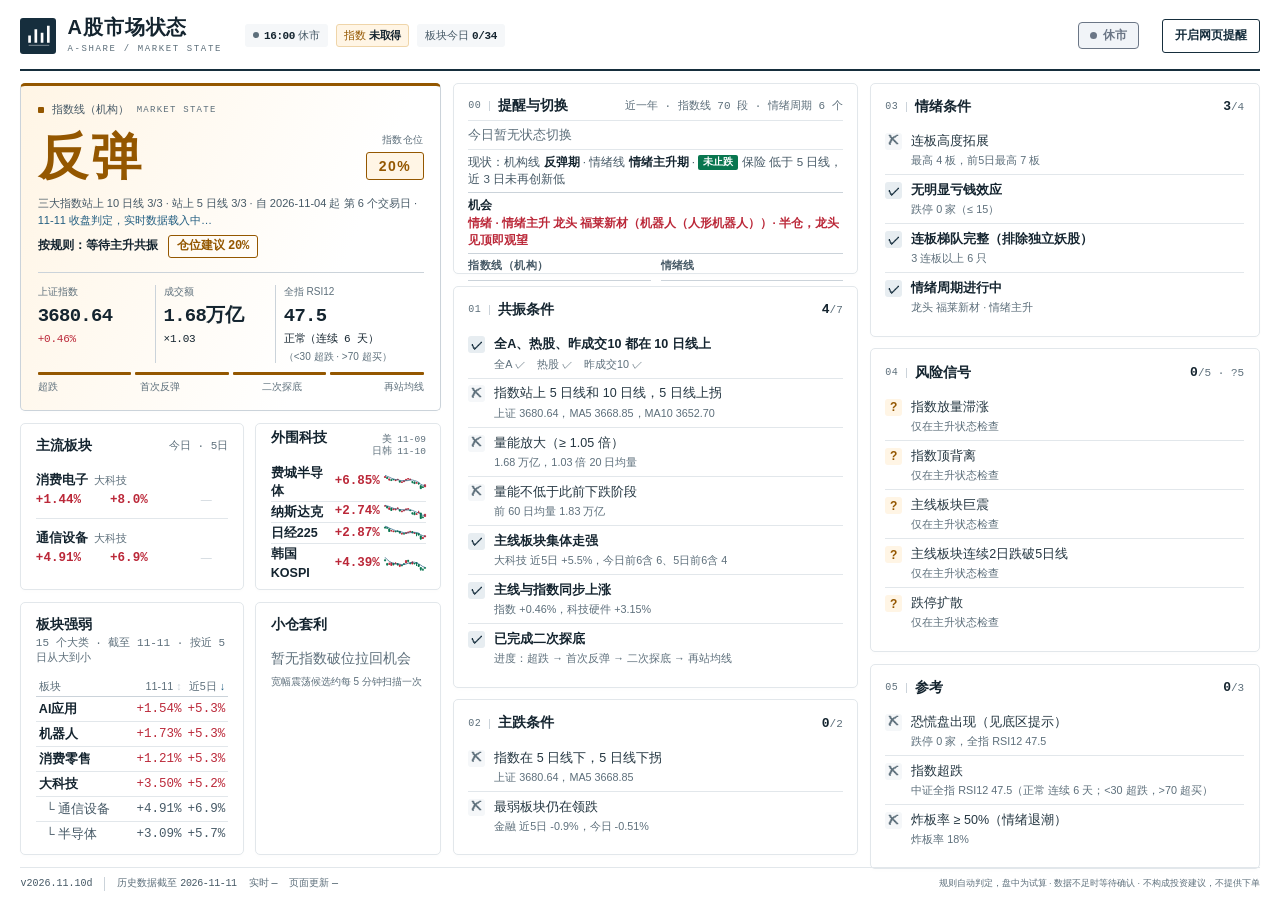
==== commit c5a4e506: "移除页面上的极限量展示（共振条件与独立卡片均删除）（NAS 构建）" ====
--- a/index.html
+++ b/index.html
@@ -419,6 +419,6 @@
 </div>
 <div id="toast" role="alert" hidden></div>
 <noscript>需要启用 JavaScript。</noscript>
-<script type="module" src="./js/app.js?v=20261111-lv1"></script>
+<script type="module" src="./js/app.js?v=20261111-lv2"></script>
 </body>
 </html>
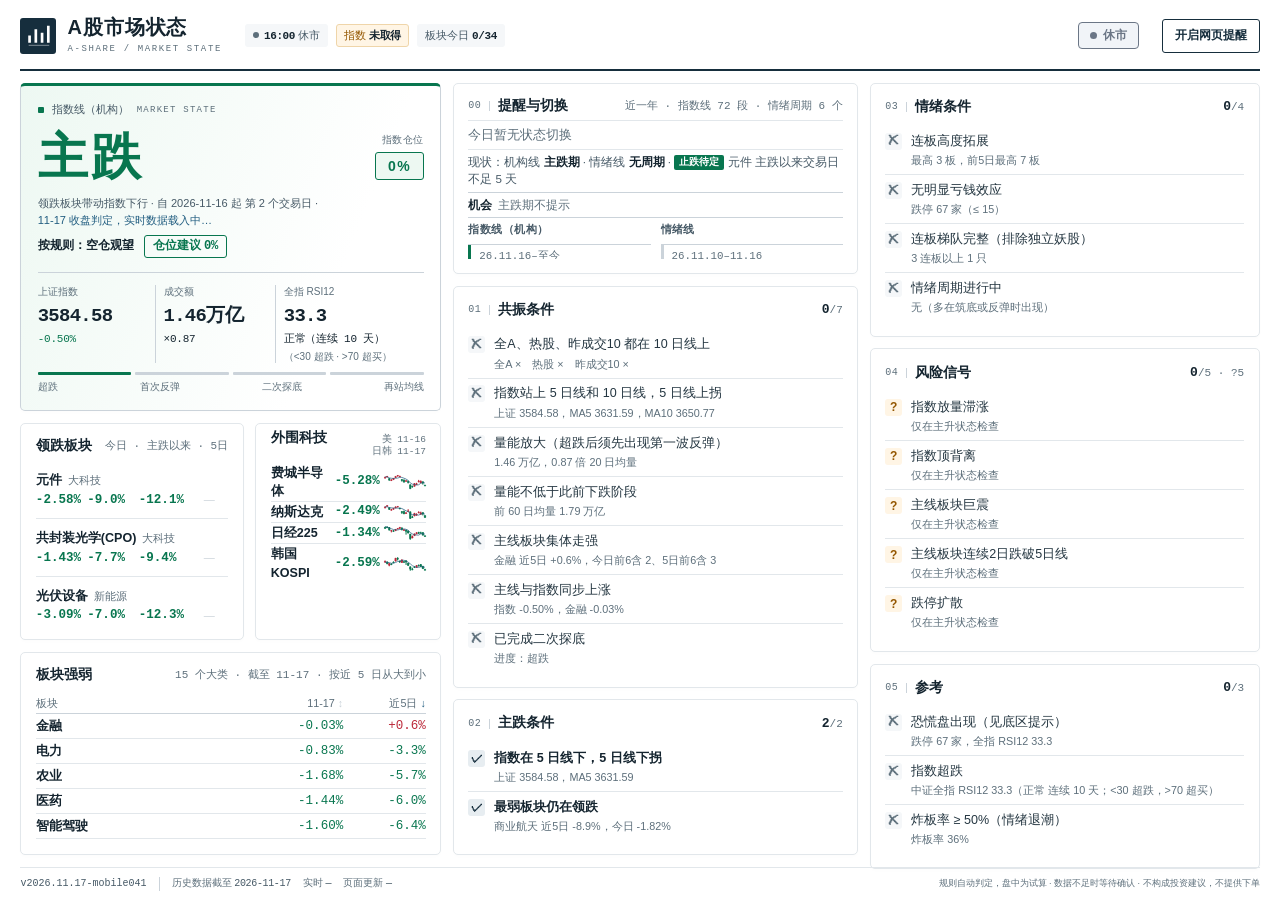
==== commit 0df50e39: "041: transport DeepSeek mobile iframe and full-text layout candidate" ====
--- a/index.html
+++ b/index.html
@@ -403,8 +403,8 @@
 /* 首屏预览（种子判定，实时数据未到）：说明用强调色 */
 .hero .sub .pv{color:var(--accent)}
 </style>
-<!-- 云枢（天枢内嵌）视觉层：全部规则以 html.ts 开头，独立打开/桌面版不生效（2026-11-11） -->
-<link rel="stylesheet" href="./css/ts-visual.css?v=20261111-visual1">
+<!-- 云枢（天枢内嵌）视觉层：既有 html.ts 主题，也含 041 起 max-width:860 的白底/嵌入通用布局；桌面保持原样（2026-11-17） -->
+<link rel="stylesheet" href="./css/ts-visual.css?v=20261117-mobile041">
 </head>
 <body>
 <div class="app">
@@ -419,6 +419,6 @@
 </div>
 <div id="toast" role="alert" hidden></div>
 <noscript>需要启用 JavaScript。</noscript>
-<script type="module" src="./js/app.js?v=20261111-lv2"></script>
+<script type="module" src="./js/app.js?v=20261117-mobile041"></script>
 </body>
 </html>
--- a/css/ts-visual.css
+++ b/css/ts-visual.css
@@ -1,8 +1,8 @@
 /* ============================================================================
    云枢（天枢内嵌）视觉层 · v2026.11.11
    ----------------------------------------------------------------------------
-   只作用于 html.ts（?embed=tianshu 或被 iframe 嵌入时才有这个类）：
-   独立打开（白底原站）、桌面版「观势」、天枢其他板块都不加载这里的任何规则。
+   主题规则以 html.ts 为作用域（?embed=tianshu 或被 iframe 嵌入时才有这个类）；
+   041 起另有 max-width:860 的通用布局，白底独立页也载入；桌面版「观势」与天枢其他板块不受影响。
    配色沿用天枢令牌（--bg/--panel/--line 与天枢 site/style.css 同值），
    只重排字号、间距、层级、状态标记与细节，不改任何判定与数据逻辑。
    ============================================================================ */
@@ -525,3 +525,164 @@
   /* 手机不受桌面「一屏」约束：整页自然滚动，表格不再渐隐 */
   html.ts .c1 .panel-scroll{-webkit-mask-image: none; mask-image: none;}
 }
+
+/* mobile-041 · public ASHARE only at <=860px; desktop >=861 untouched */
+@media (max-width: 860px) {
+  /* 顶栏：品牌独占一行，状态与提醒按钮排到下一行 */
+  :is(html.ts, html:not(.ts)) .top {
+    flex-wrap: wrap;
+    align-items: center;
+    justify-content: flex-start;
+    row-gap: 8px;
+    column-gap: 8px;
+  }
+  :is(html.ts, html:not(.ts)) .top > .brand {
+    flex: 1 1 100%;
+    width: 100%;
+    min-width: 0;
+  }
+  :is(html.ts, html:not(.ts)) .top > .brand > div {
+    min-width: 0;
+  }
+  :is(html.ts, html:not(.ts)) .top > .brand h1 {
+    white-space: normal;
+    overflow-wrap: anywhere;
+  }
+  :is(html.ts, html:not(.ts)) .top .conn {
+    margin-left: 0;
+    flex: 0 1 auto;
+    min-width: 0;
+    max-width: 100%;
+    white-space: normal;
+  }
+  :is(html.ts, html:not(.ts)) .top #alert-btn {
+    flex: 0 0 auto;
+    margin-left: auto;
+    max-width: 100%;
+  }
+  /* KPI 注记完整换行，不靠省略号或裁切 */
+  :is(html.ts, html:not(.ts)) .kpi {
+    min-width: 0;
+    height: auto;
+  }
+  :is(html.ts, html:not(.ts)) .kpi-note {
+    white-space: normal !important;
+    overflow: visible;
+    text-overflow: clip;
+    overflow-wrap: anywhere;
+    line-height: 1.45;
+  }
+  /* 外围指数名完整换行 */
+  :is(html.ts, html:not(.ts)) .os-card .os {
+    min-width: 0;
+    height: auto;
+  }
+  :is(html.ts, html:not(.ts)) .os-card .os .nm {
+    min-width: 0;
+    white-space: normal !important;
+    overflow: visible;
+    text-overflow: clip;
+    overflow-wrap: anywhere;
+    line-height: 1.4;
+  }
+  /* 时间线：父容器与子内容都按内容自然增高，取消 flex 收缩与渐隐 */
+  :is(html.ts, html:not(.ts)) .log-card {
+    flex: 0 0 auto !important;
+    height: auto !important;
+    min-height: 0 !important;
+    max-height: none !important;
+    overflow: visible !important;
+  }
+  :is(html.ts, html:not(.ts)) .log-card .cl,
+  :is(html.ts, html:not(.ts)) .log-card .log-top,
+  :is(html.ts, html:not(.ts)) .log-card .tl2,
+  :is(html.ts, html:not(.ts)) .log-card .tl2 .tlcol,
+  :is(html.ts, html:not(.ts)) .log-card .log.tl,
+  :is(html.ts, html:not(.ts)) .log-card .log.tl li {
+    flex: 0 0 auto !important;
+    height: auto !important;
+    min-height: 0 !important;
+    max-height: none !important;
+    overflow: visible !important;
+  }
+  :is(html.ts, html:not(.ts)) .log-card .tl2 {
+    display: grid !important;
+    grid-template-columns: minmax(0, 1fr) !important;
+    align-items: start;
+    gap: 8px;
+  }
+  :is(html.ts, html:not(.ts)) .log-card .log.tl {
+    display: block !important;
+    -webkit-mask-image: none !important;
+    mask-image: none !important;
+  }
+  :is(html.ts, html:not(.ts)) .log-card .log.tl li {
+    white-space: normal !important;
+    overflow-wrap: anywhere;
+  }
+  /* 展开后内容全量显示，不再被高度或渐隐截断 */
+  :is(html.ts, html:not(.ts)) .xp.open .more {
+    display: block !important;
+    height: auto !important;
+    max-height: none !important;
+    overflow: visible !important;
+  }
+  /* 所有展开/收起控件保留可点区域，避免被后续条件卡覆盖 */
+  :is(html.ts, html:not(.ts)) button[data-xp],
+  :is(html.ts, html:not(.ts)) .xp-btn {
+    position: relative;
+    z-index: 2;
+    flex: 0 0 auto;
+    min-height: 44px;
+    pointer-events: auto;
+  }
+}
+
+/* mobile-041 followup: public ASHARE toast, <=860 only; desktop untouched */
+@media (max-width: 860px) {
+  :is(html.ts, html:not(.ts)) #toast {
+    display: flex;
+    flex-direction: column;
+    height: auto !important;
+    max-height: min(70dvh, 420px) !important;
+    overflow-x: hidden !important;
+    overflow-y: auto !important;
+    -webkit-overflow-scrolling: touch;
+    overscroll-behavior: contain;
+  }
+  :is(html.ts, html:not(.ts)) #toast strong {
+    display: block;
+    flex: 0 0 auto;
+    white-space: normal !important;
+    overflow: visible !important;
+    text-overflow: clip !important;
+    overflow-wrap: anywhere;
+    word-break: normal;
+  }
+  :is(html.ts, html:not(.ts)) #toast p {
+    display: block !important;
+    flex: 0 0 auto;
+    margin: 6px 0 0 !important;
+    max-height: none !important;
+    white-space: normal !important;
+    overflow: visible !important;
+    -webkit-line-clamp: unset !important;
+    -webkit-box-orient: initial !important;
+    overflow-wrap: anywhere;
+    word-break: normal;
+  }
+  :is(html.ts, html:not(.ts)) #toast .toast-x {
+    order: -1;
+    position: sticky !important;
+    top: 6px;
+    right: auto !important;
+    align-self: flex-end;
+    flex: 0 0 30px;
+    width: 30px;
+    height: 30px;
+    margin: 0 -36px 4px 0 !important;
+    z-index: 3;
+    pointer-events: auto;
+  }
+  :is(html.ts, html:not(.ts)) #toast .toast-ok { display: none !important; }
+}
